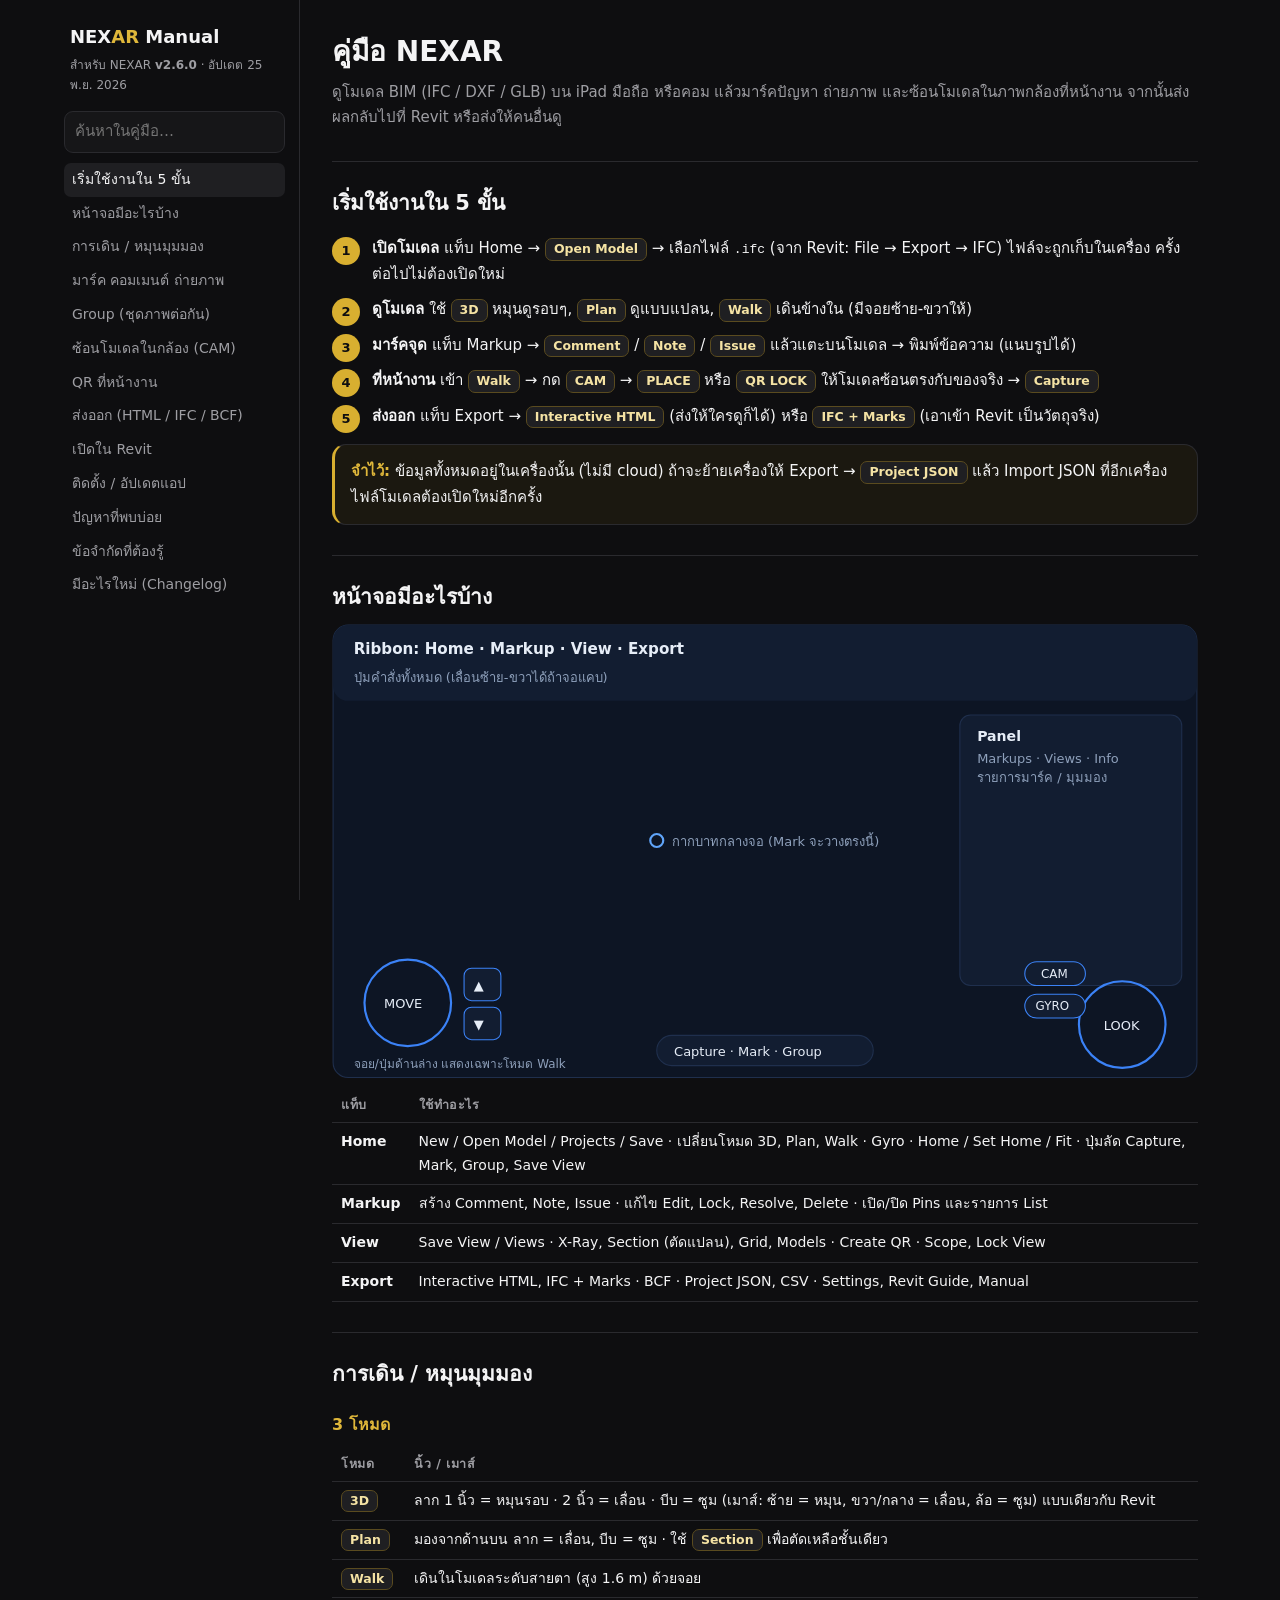
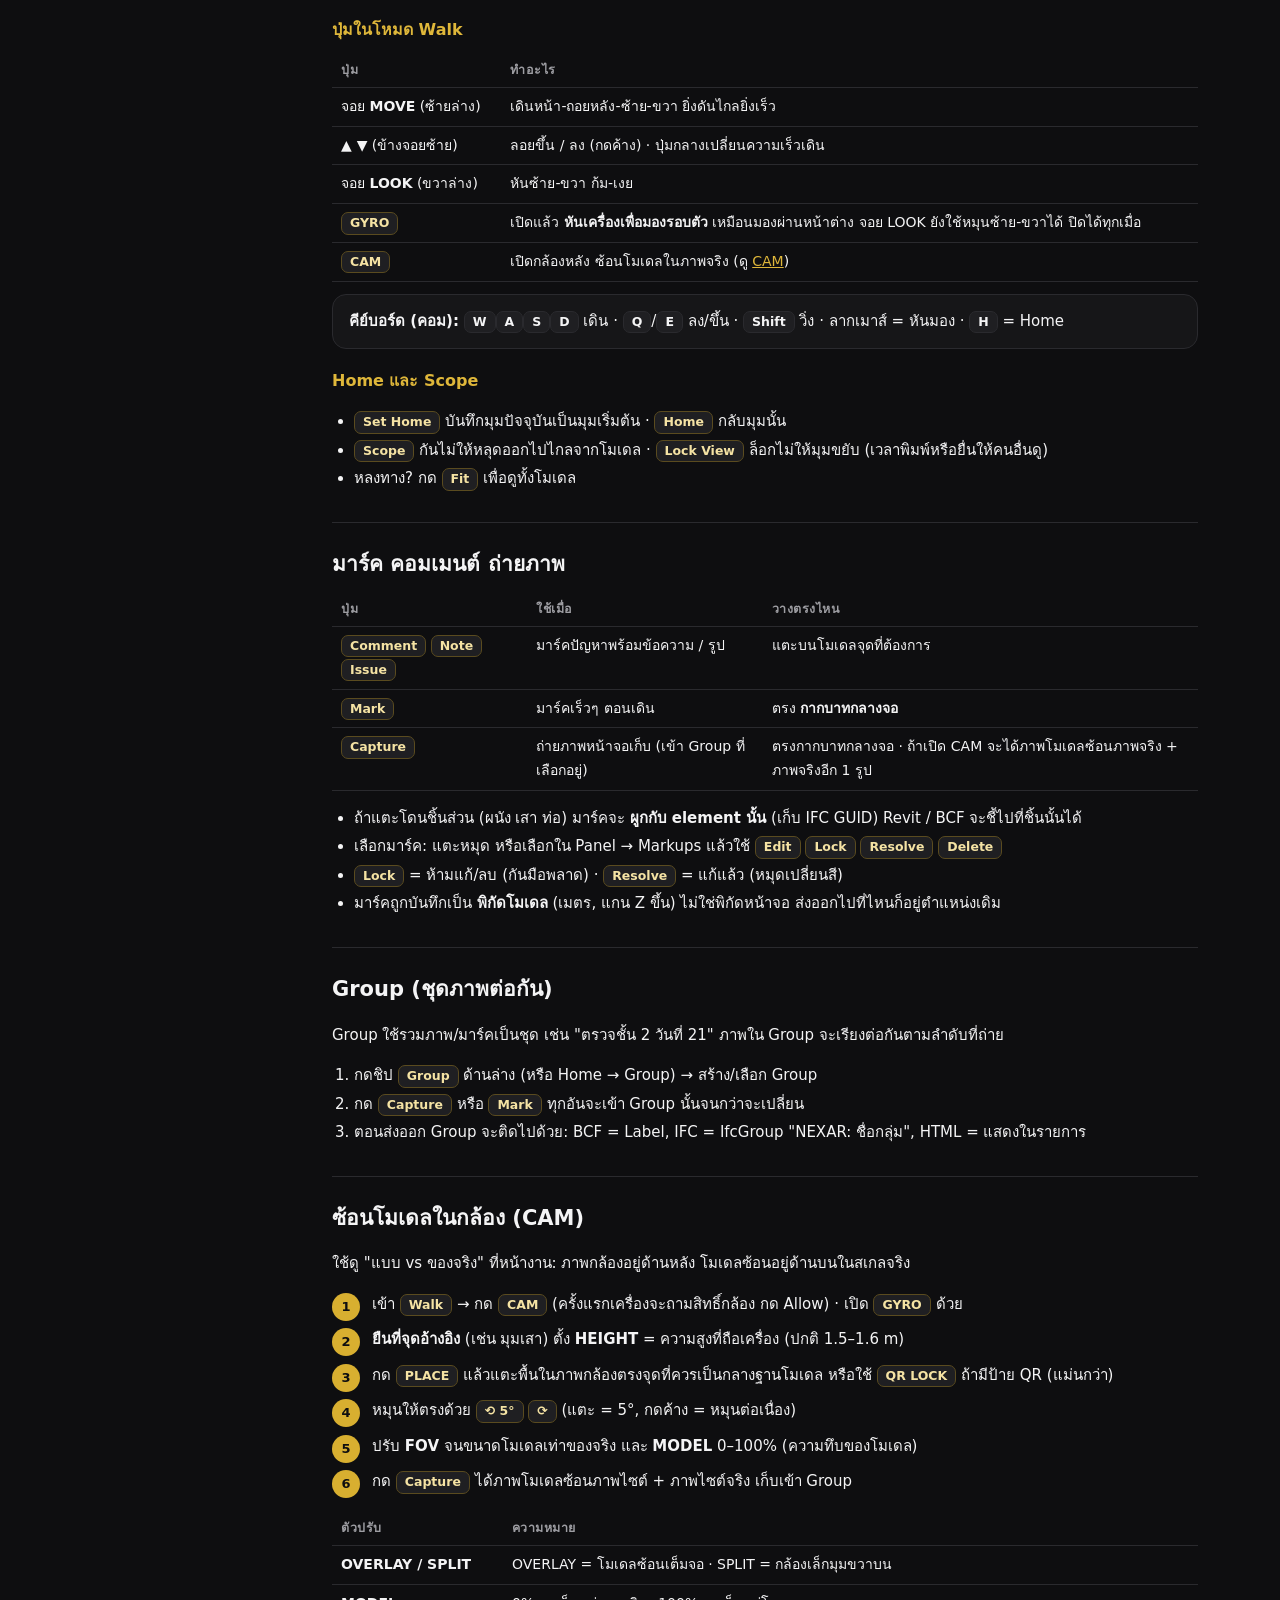
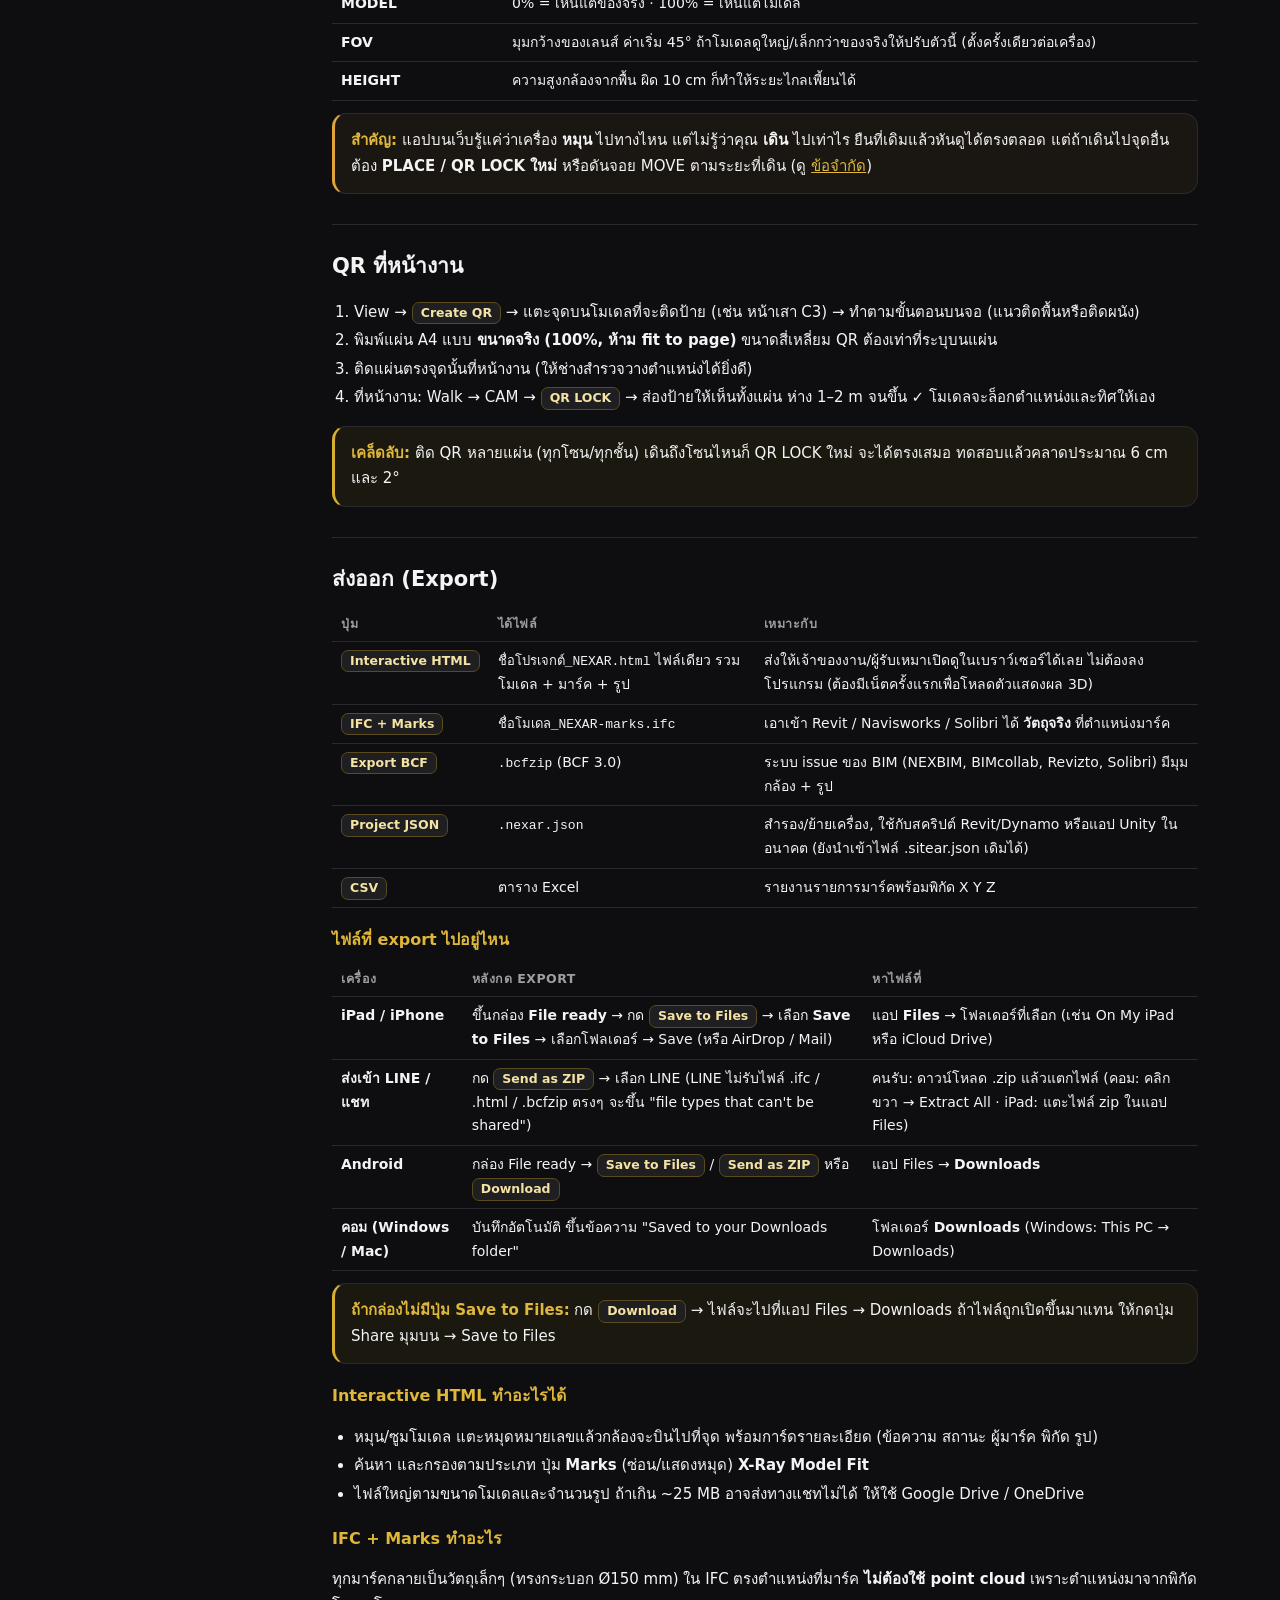
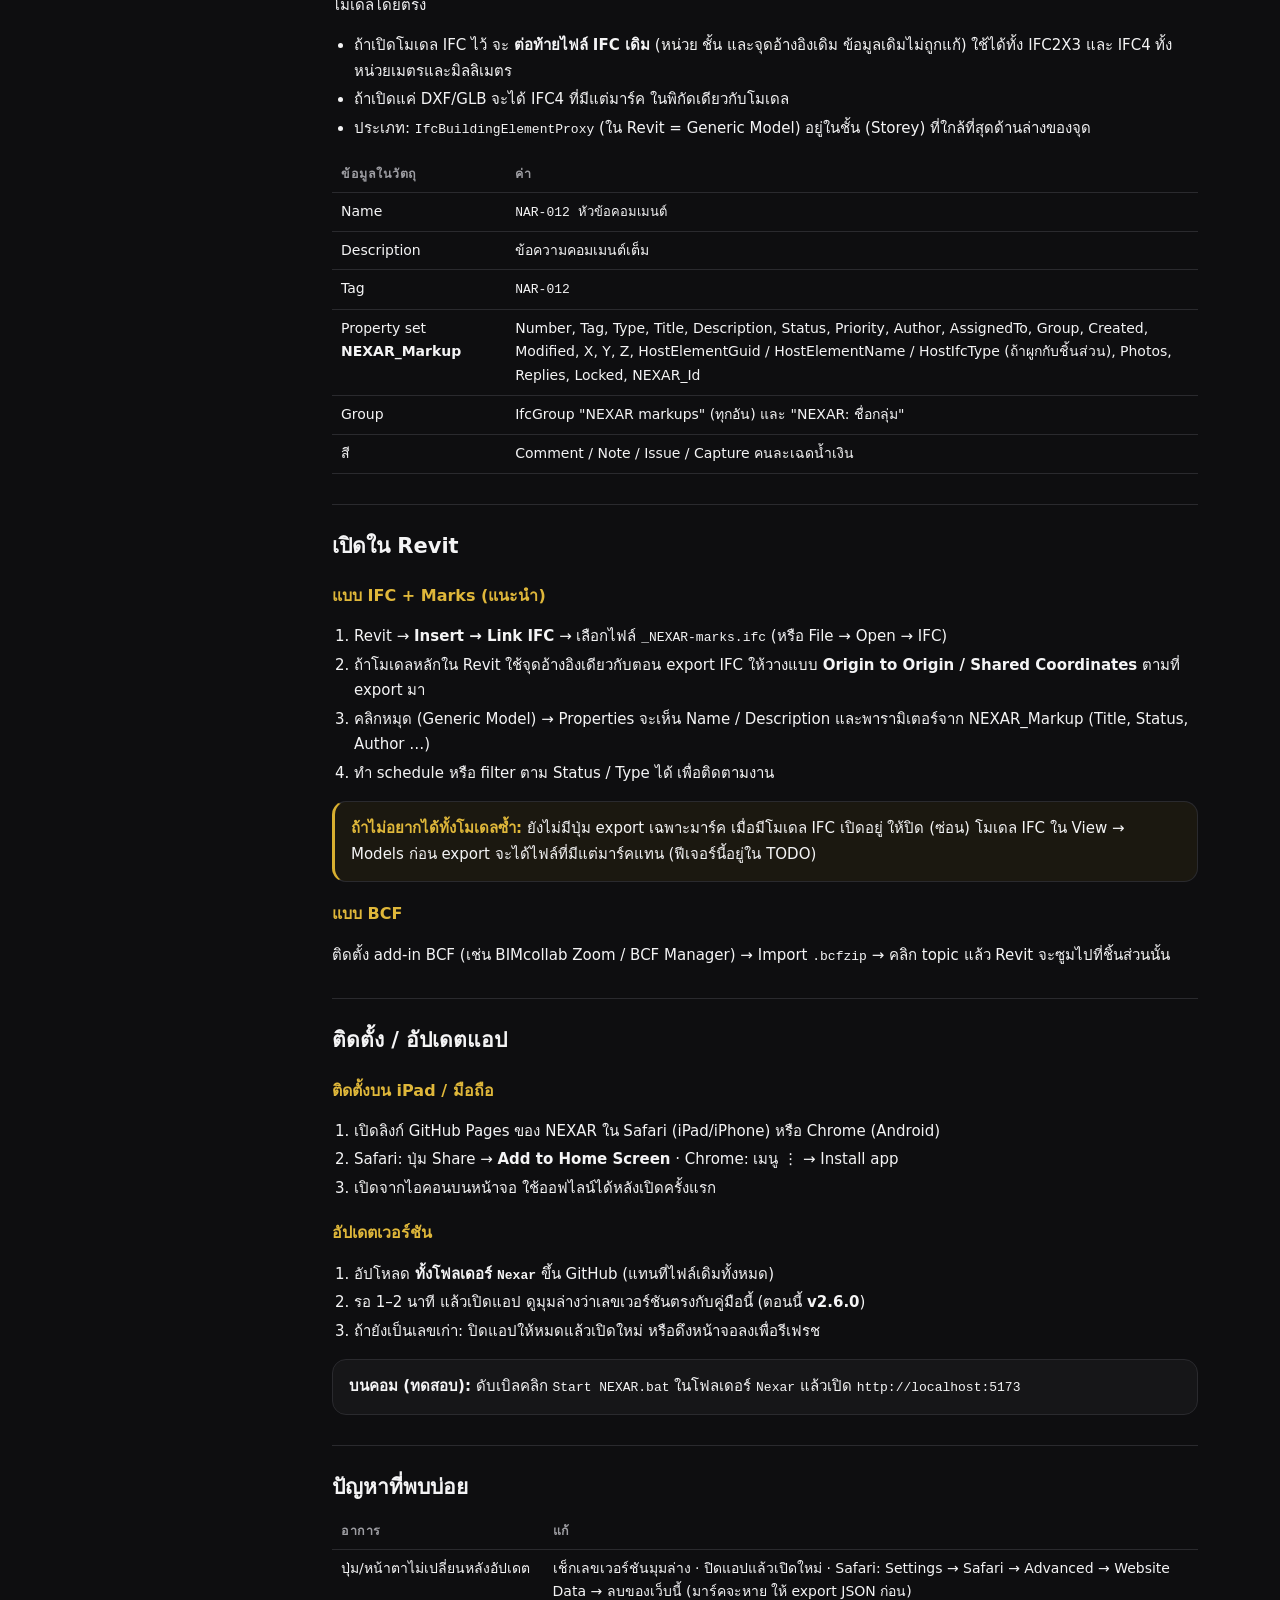
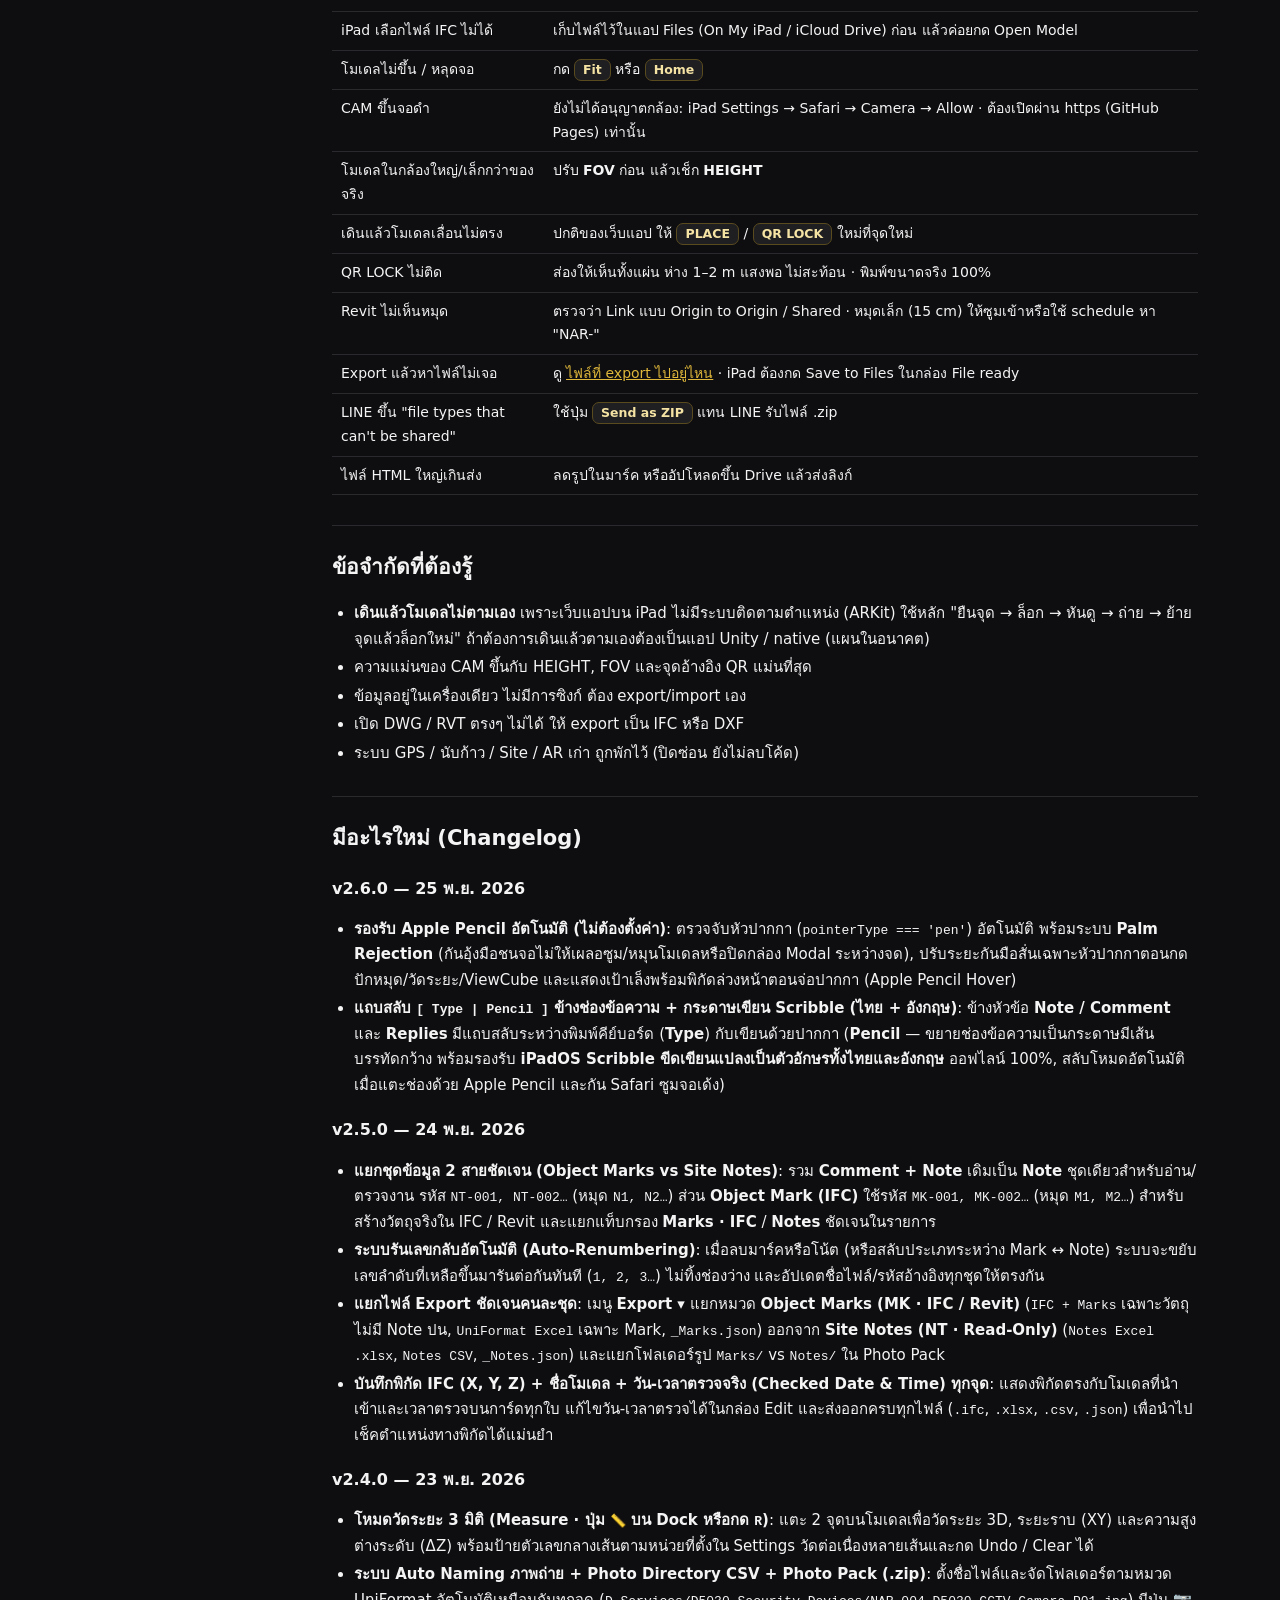
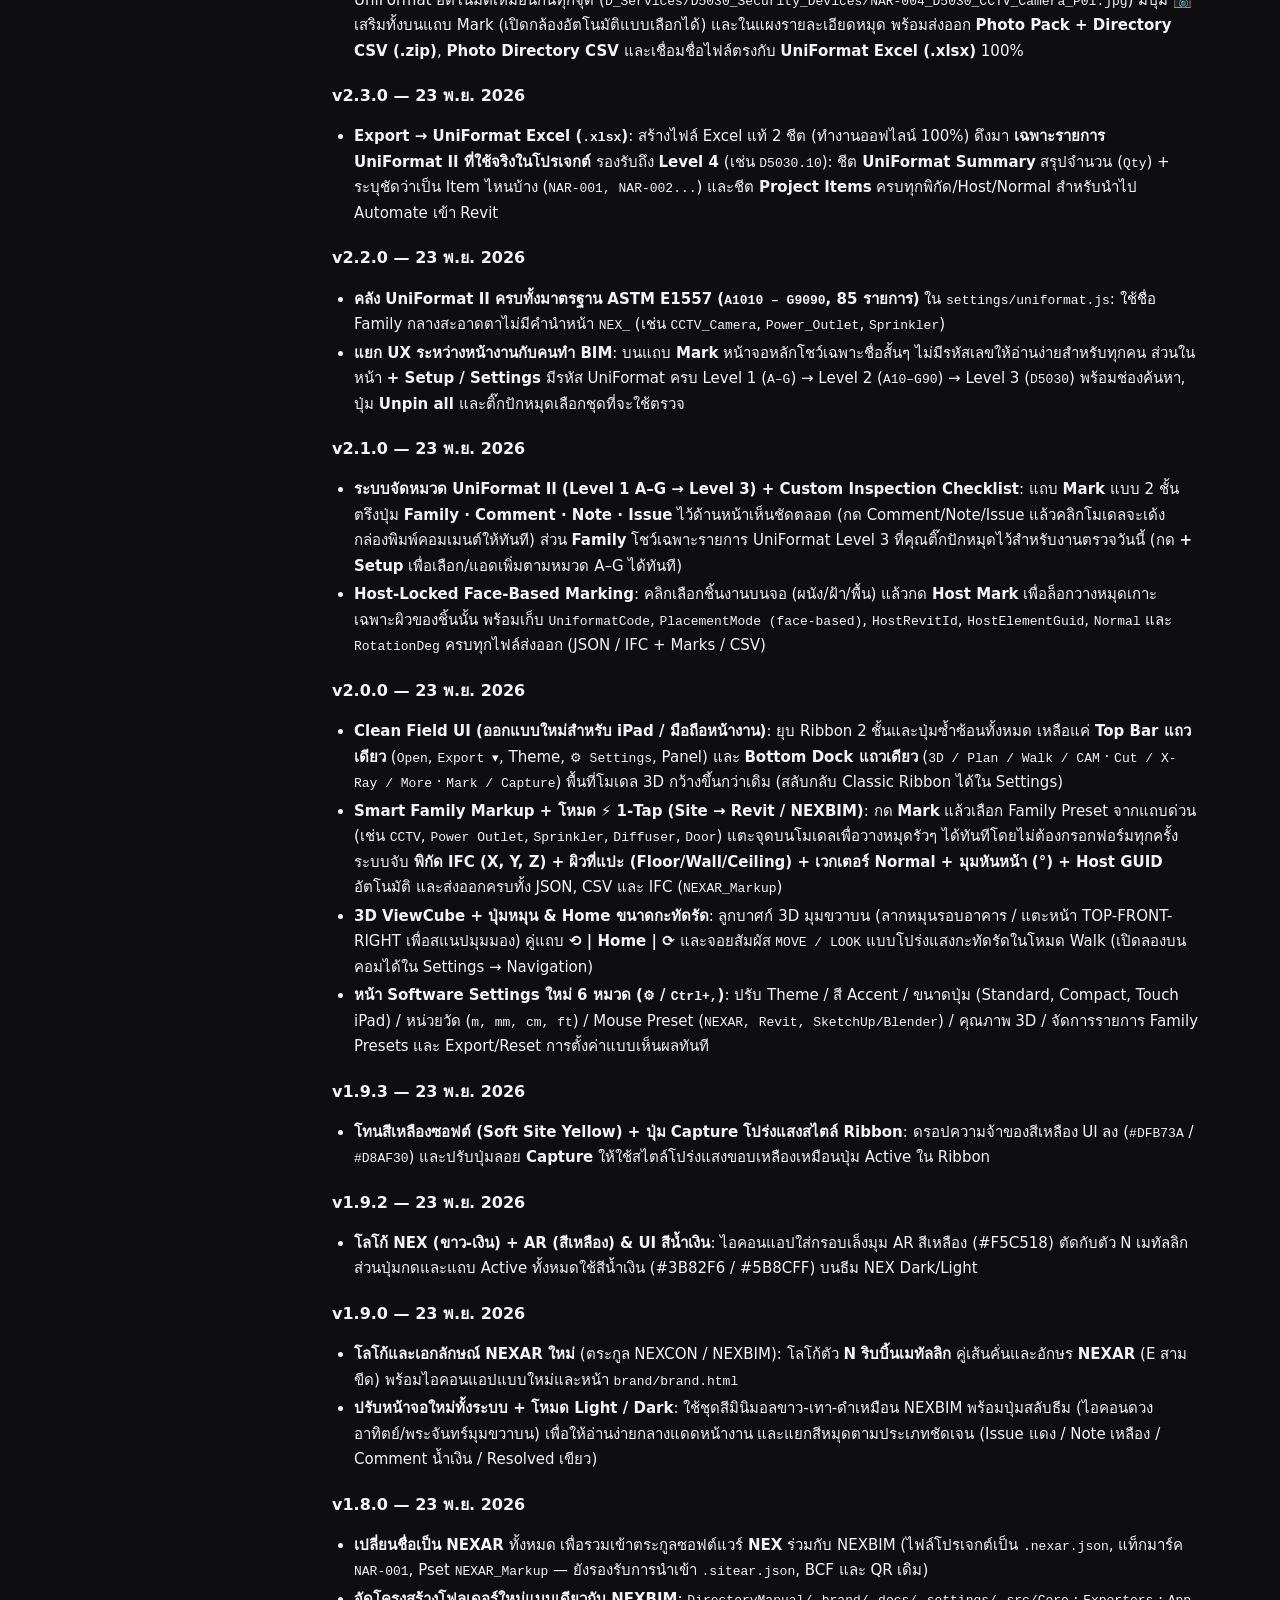
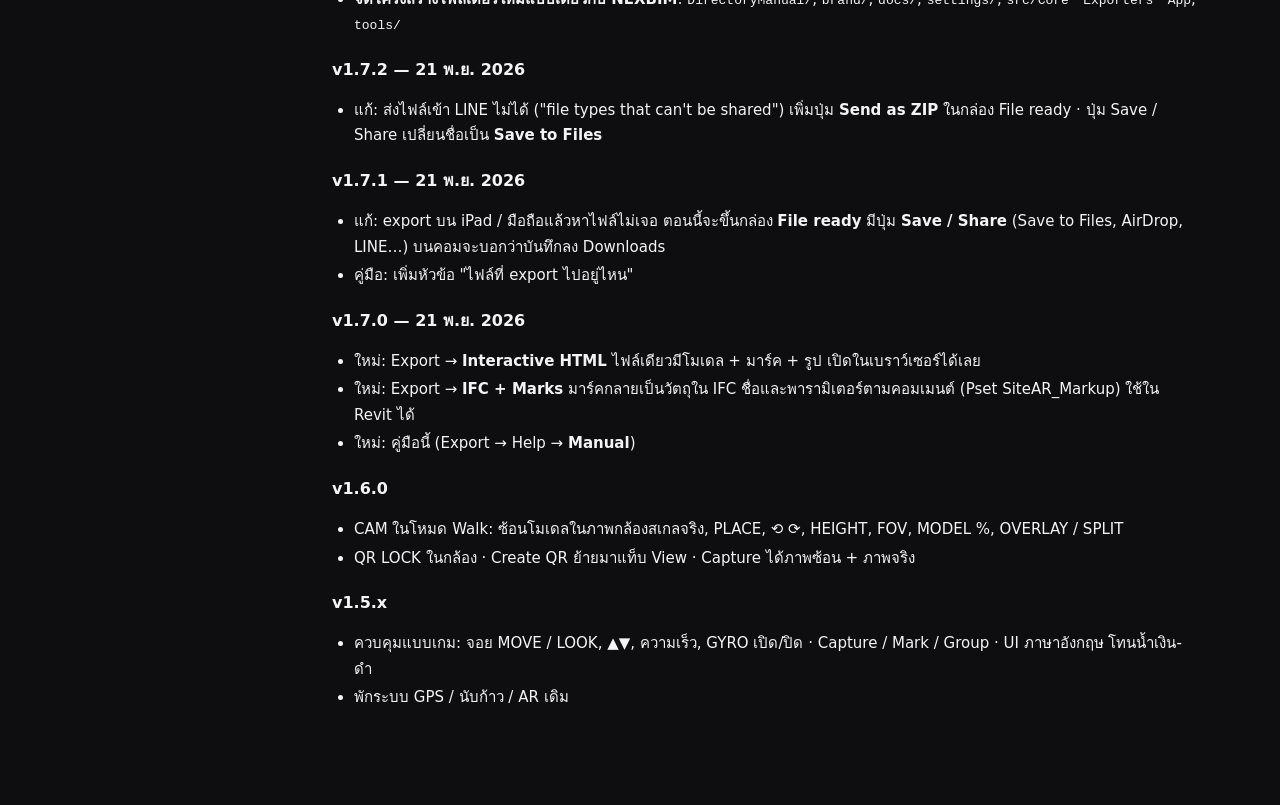
==== docs/manual.html @ 0742beb2 "Add files via upload" ====
<!doctype html>
<html lang="th">
<head>
<meta charset="utf-8">
<meta name="viewport" content="width=device-width,initial-scale=1,viewport-fit=cover">
<title>NEXAR Manual</title>
<meta name="description" content="คู่มือการใช้งาน NEXAR — ดูโมเดล BIM, มาร์คคอมเมนต์, ซ้อนโมเดลในกล้อง, ส่งออก HTML / IFC / BCF">
<link rel="icon" href="../brand/icons/icon.svg">
<style>
:root{--bg:#0E0E10;--sf:#161618;--sf2:#1F1F22;--ln:#2A2A2E;--tx:#F4F4F5;--mu:#9E9EA3;--ac:#D8AF30;--ac2:#DFB73A;--warn:#E0A43A}
*{box-sizing:border-box}
html{scroll-behavior:smooth;scroll-padding-top:16px}
body{margin:0;background:var(--bg);color:var(--tx);font:15px/1.7 system-ui,-apple-system,"Segoe UI","Noto Sans Thai",Roboto,sans-serif}
a{color:var(--ac2)}
.wrap{display:grid;grid-template-columns:250px minmax(0,1fr);max-width:1180px;margin:0 auto}
nav{position:sticky;top:0;height:100vh;overflow:auto;padding:22px 14px;border-right:1px solid var(--ln)}
nav .logo{font-weight:700;font-size:18px;margin:0 6px 2px}nav .logo b{color:var(--ac2)}
nav .ver{color:var(--mu);font-size:12px;margin:0 6px 16px}
nav input{width:100%;background:var(--sf);border:1px solid var(--ln);border-radius:9px;color:var(--tx);padding:7px 10px;font:inherit;margin-bottom:10px}
nav a{display:block;padding:5px 8px;border-radius:7px;color:var(--mu);text-decoration:none;font-size:14px}
nav a:hover,nav a.on{background:var(--sf2);color:var(--tx)}
main{padding:28px 32px 80px;min-width:0}
h1{font-size:28px;margin:0 0 4px}h1+p{color:var(--mu);margin-top:0}
section{border-top:1px solid var(--ln);padding-top:10px;margin-top:30px}
h2{font-size:21px;margin:14px 0 8px}h3{font-size:16px;margin:18px 0 6px;color:var(--ac2)}
.card{background:var(--sf);border:1px solid var(--ln);border-radius:14px;padding:14px 16px;margin:12px 0}
.tip{border-left:3px solid var(--ac);background:#1b1810}.warn{border-left:3px solid var(--warn);background:#1a1712}
.tip b:first-child,.warn b:first-child{color:var(--ac2)}
kbd,.btn{display:inline-block;font:600 12.5px/1 system-ui,sans-serif;padding:4px 8px;border-radius:7px;border:1px solid var(--ln);background:var(--sf2);color:var(--tx);white-space:nowrap}
.btn{border-color:#5a4b1f;color:#f5e3a4}
table{width:100%;border-collapse:collapse;font-size:14px;margin:8px 0}
th,td{text-align:left;padding:7px 9px;border-bottom:1px solid var(--ln);vertical-align:top}
th{color:var(--mu);font-weight:600;font-size:12.5px;text-transform:uppercase;letter-spacing:.04em}
ol,ul{padding-left:22px}li{margin:3px 0}
.steps{counter-reset:s;list-style:none;padding:0}
.steps>li{counter-increment:s;position:relative;padding-left:40px;margin:10px 0}
.steps>li::before{content:counter(s);position:absolute;left:0;top:1px;width:28px;height:28px;border-radius:14px;background:var(--ac);color:#0E0E10;display:grid;place-items:center;font-weight:700;font-size:13px}
.grid2{display:grid;grid-template-columns:1fr 1fr;gap:12px}
.mono{font-family:ui-monospace,Consolas,monospace;font-size:13px}
.diagram{width:100%;height:auto;display:block}
.chg h3{color:var(--tx)}
.hide{display:none!important}
@media (max-width:820px){.wrap{grid-template-columns:1fr}nav{position:static;height:auto;border-right:0;border-bottom:1px solid var(--ln)}main{padding:18px 16px 60px}.grid2{grid-template-columns:1fr}}
@media print{nav{display:none}.wrap{display:block}body{background:#fff;color:#000}.card,.tip,.warn{background:#fff;border-color:#ccc}}
</style>
</head>
<body>
<div class="wrap">
<nav id="toc">
  <div class="logo">NEX<b>AR</b> Manual</div>
  <div class="ver">สำหรับ NEXAR <b>v2.6.0</b> · อัปเดต 25 พ.ย. 2026</div>
  <input id="q" placeholder="ค้นหาในคู่มือ…" aria-label="Search the manual">
  <a href="#start">เริ่มใช้งานใน 5 ขั้น</a>
  <a href="#screen">หน้าจอมีอะไรบ้าง</a>
  <a href="#nav">การเดิน / หมุนมุมมอง</a>
  <a href="#mark">มาร์ค คอมเมนต์ ถ่ายภาพ</a>
  <a href="#group">Group (ชุดภาพต่อกัน)</a>
  <a href="#cam">ซ้อนโมเดลในกล้อง (CAM)</a>
  <a href="#qr">QR ที่หน้างาน</a>
  <a href="#export">ส่งออก (HTML / IFC / BCF)</a>
  <a href="#revit">เปิดใน Revit</a>
  <a href="#install">ติดตั้ง / อัปเดตแอป</a>
  <a href="#faq">ปัญหาที่พบบ่อย</a>
  <a href="#limits">ข้อจำกัดที่ต้องรู้</a>
  <a href="#changelog">มีอะไรใหม่ (Changelog)</a>
</nav>

<main>
<h1>คู่มือ NEXAR</h1>
<p>ดูโมเดล BIM (IFC / DXF / GLB) บน iPad มือถือ หรือคอม แล้วมาร์คปัญหา ถ่ายภาพ และซ้อนโมเดลในภาพกล้องที่หน้างาน จากนั้นส่งผลกลับไปที่ Revit หรือส่งให้คนอื่นดู</p>

<!-- ============================================================ -->
<section id="start">
<h2>เริ่มใช้งานใน 5 ขั้น</h2>
<ol class="steps">
  <li><b>เปิดโมเดล</b> แท็บ Home → <span class="btn">Open Model</span> → เลือกไฟล์ <span class="mono">.ifc</span> (จาก Revit: File → Export → IFC) ไฟล์จะถูกเก็บในเครื่อง ครั้งต่อไปไม่ต้องเปิดใหม่</li>
  <li><b>ดูโมเดล</b> ใช้ <span class="btn">3D</span> หมุนดูรอบๆ, <span class="btn">Plan</span> ดูแบบแปลน, <span class="btn">Walk</span> เดินข้างใน (มีจอยซ้าย-ขวาให้)</li>
  <li><b>มาร์คจุด</b> แท็บ Markup → <span class="btn">Comment</span> / <span class="btn">Note</span> / <span class="btn">Issue</span> แล้วแตะบนโมเดล → พิมพ์ข้อความ (แนบรูปได้)</li>
  <li><b>ที่หน้างาน</b> เข้า <span class="btn">Walk</span> → กด <span class="btn">CAM</span> → <span class="btn">PLACE</span> หรือ <span class="btn">QR LOCK</span> ให้โมเดลซ้อนตรงกับของจริง → <span class="btn">Capture</span></li>
  <li><b>ส่งออก</b> แท็บ Export → <span class="btn">Interactive HTML</span> (ส่งให้ใครดูก็ได้) หรือ <span class="btn">IFC + Marks</span> (เอาเข้า Revit เป็นวัตถุจริง)</li>
</ol>
<div class="card tip"><b>จำไว้:</b> ข้อมูลทั้งหมดอยู่ในเครื่องนั้น (ไม่มี cloud) ถ้าจะย้ายเครื่องให้ Export → <span class="btn">Project JSON</span> แล้ว Import JSON ที่อีกเครื่อง ไฟล์โมเดลต้องเปิดใหม่อีกครั้ง</div>
</section>

<!-- ============================================================ -->
<section id="screen">
<h2>หน้าจอมีอะไรบ้าง</h2>
<svg class="diagram" viewBox="0 0 800 420" role="img" aria-label="NEXAR screen layout">
  <rect x="1" y="1" width="798" height="418" rx="14" fill="#0d1524" stroke="#1f2f4d"/>
  <rect x="1" y="1" width="798" height="70" rx="14" fill="#121d31"/>
  <text x="20" y="28" fill="#e6edf7" font-size="14" font-weight="700">Ribbon: Home · Markup · View · Export</text>
  <text x="20" y="54" fill="#8ea0bb" font-size="12">ปุ่มคำสั่งทั้งหมด (เลื่อนซ้าย-ขวาได้ถ้าจอแคบ)</text>
  <rect x="580" y="84" width="205" height="250" rx="10" fill="#121d31" stroke="#1f2f4d"/>
  <text x="596" y="108" fill="#e6edf7" font-size="13" font-weight="700">Panel</text>
  <text x="596" y="128" fill="#8ea0bb" font-size="12">Markups · Views · Info</text>
  <text x="596" y="146" fill="#8ea0bb" font-size="12">รายการมาร์ค / มุมมอง</text>
  <circle cx="300" cy="200" r="6" fill="none" stroke="#60a5fa" stroke-width="2"/>
  <text x="314" y="205" fill="#8ea0bb" font-size="12">กากบาทกลางจอ (Mark จะวางตรงนี้)</text>
  <circle cx="70" cy="350" r="40" fill="none" stroke="#3b82f6" stroke-width="2"/><text x="48" y="355" fill="#e6edf7" font-size="12">MOVE</text>
  <rect x="122" y="318" width="34" height="30" rx="7" fill="#121d31" stroke="#3b82f6"/><text x="131" y="338" fill="#e6edf7" font-size="12">▲</text>
  <rect x="122" y="354" width="34" height="30" rx="7" fill="#121d31" stroke="#3b82f6"/><text x="131" y="374" fill="#e6edf7" font-size="12">▼</text>
  <circle cx="730" cy="370" r="40" fill="none" stroke="#3b82f6" stroke-width="2"/><text x="713" y="375" fill="#e6edf7" font-size="12">LOOK</text>
  <rect x="640" y="342" width="56" height="22" rx="11" fill="#121d31" stroke="#3b82f6"/><text x="650" y="357" fill="#e6edf7" font-size="11">GYRO</text>
  <rect x="640" y="312" width="56" height="22" rx="11" fill="#121d31" stroke="#3b82f6"/><text x="655" y="327" fill="#e6edf7" font-size="11">CAM</text>
  <rect x="300" y="380" width="200" height="28" rx="14" fill="#121d31" stroke="#1f2f4d"/><text x="316" y="399" fill="#e6edf7" font-size="12">Capture · Mark · Group</text>
  <text x="20" y="410" fill="#8ea0bb" font-size="11">จอย/ปุ่มด้านล่าง แสดงเฉพาะโหมด Walk</text>
</svg>
<table>
<tr><th>แท็บ</th><th>ใช้ทำอะไร</th></tr>
<tr><td><b>Home</b></td><td>New / Open Model / Projects / Save · เปลี่ยนโหมด 3D, Plan, Walk · Gyro · Home / Set Home / Fit · ปุ่มลัด Capture, Mark, Group, Save View</td></tr>
<tr><td><b>Markup</b></td><td>สร้าง Comment, Note, Issue · แก้ไข Edit, Lock, Resolve, Delete · เปิด/ปิด Pins และรายการ List</td></tr>
<tr><td><b>View</b></td><td>Save View / Views · X-Ray, Section (ตัดแปลน), Grid, Models · Create QR · Scope, Lock View</td></tr>
<tr><td><b>Export</b></td><td>Interactive HTML, IFC + Marks · BCF · Project JSON, CSV · Settings, Revit Guide, Manual</td></tr>
</table>
</section>

<!-- ============================================================ -->
<section id="nav">
<h2>การเดิน / หมุนมุมมอง</h2>
<h3>3 โหมด</h3>
<table>
<tr><th>โหมด</th><th>นิ้ว / เมาส์</th></tr>
<tr><td><span class="btn">3D</span></td><td>ลาก 1 นิ้ว = หมุนรอบ · 2 นิ้ว = เลื่อน · บีบ = ซูม (เมาส์: ซ้าย = หมุน, ขวา/กลาง = เลื่อน, ล้อ = ซูม) แบบเดียวกับ Revit</td></tr>
<tr><td><span class="btn">Plan</span></td><td>มองจากด้านบน ลาก = เลื่อน, บีบ = ซูม · ใช้ <span class="btn">Section</span> เพื่อตัดเหลือชั้นเดียว</td></tr>
<tr><td><span class="btn">Walk</span></td><td>เดินในโมเดลระดับสายตา (สูง 1.6 m) ด้วยจอย</td></tr>
</table>
<h3>ปุ่มในโหมด Walk</h3>
<table>
<tr><th>ปุ่ม</th><th>ทำอะไร</th></tr>
<tr><td>จอย <b>MOVE</b> (ซ้ายล่าง)</td><td>เดินหน้า-ถอยหลัง-ซ้าย-ขวา ยิ่งดันไกลยิ่งเร็ว</td></tr>
<tr><td><b>▲ ▼</b> (ข้างจอยซ้าย)</td><td>ลอยขึ้น / ลง (กดค้าง) · ปุ่มกลางเปลี่ยนความเร็วเดิน</td></tr>
<tr><td>จอย <b>LOOK</b> (ขวาล่าง)</td><td>หันซ้าย-ขวา ก้ม-เงย</td></tr>
<tr><td><span class="btn">GYRO</span></td><td>เปิดแล้ว <b>หันเครื่องเพื่อมองรอบตัว</b> เหมือนมองผ่านหน้าต่าง จอย LOOK ยังใช้หมุนซ้าย-ขวาได้ ปิดได้ทุกเมื่อ</td></tr>
<tr><td><span class="btn">CAM</span></td><td>เปิดกล้องหลัง ซ้อนโมเดลในภาพจริง (ดู <a href="#cam">CAM</a>)</td></tr>
</table>
<div class="card"><b>คีย์บอร์ด (คอม):</b> <kbd>W</kbd><kbd>A</kbd><kbd>S</kbd><kbd>D</kbd> เดิน · <kbd>Q</kbd>/<kbd>E</kbd> ลง/ขึ้น · <kbd>Shift</kbd> วิ่ง · ลากเมาส์ = หันมอง · <kbd>H</kbd> = Home</div>
<h3>Home และ Scope</h3>
<ul>
<li><span class="btn">Set Home</span> บันทึกมุมปัจจุบันเป็นมุมเริ่มต้น · <span class="btn">Home</span> กลับมุมนั้น</li>
<li><span class="btn">Scope</span> กันไม่ให้หลุดออกไปไกลจากโมเดล · <span class="btn">Lock View</span> ล็อกไม่ให้มุมขยับ (เวลาพิมพ์หรือยื่นให้คนอื่นดู)</li>
<li>หลงทาง? กด <span class="btn">Fit</span> เพื่อดูทั้งโมเดล</li>
</ul>
</section>

<!-- ============================================================ -->
<section id="mark">
<h2>มาร์ค คอมเมนต์ ถ่ายภาพ</h2>
<table>
<tr><th>ปุ่ม</th><th>ใช้เมื่อ</th><th>วางตรงไหน</th></tr>
<tr><td><span class="btn">Comment</span> <span class="btn">Note</span> <span class="btn">Issue</span></td><td>มาร์คปัญหาพร้อมข้อความ / รูป</td><td>แตะบนโมเดลจุดที่ต้องการ</td></tr>
<tr><td><span class="btn">Mark</span></td><td>มาร์คเร็วๆ ตอนเดิน</td><td>ตรง <b>กากบาทกลางจอ</b></td></tr>
<tr><td><span class="btn">Capture</span></td><td>ถ่ายภาพหน้าจอเก็บ (เข้า Group ที่เลือกอยู่)</td><td>ตรงกากบาทกลางจอ · ถ้าเปิด CAM จะได้ภาพโมเดลซ้อนภาพจริง + ภาพจริงอีก 1 รูป</td></tr>
</table>
<ul>
<li>ถ้าแตะโดนชิ้นส่วน (ผนัง เสา ท่อ) มาร์คจะ <b>ผูกกับ element นั้น</b> (เก็บ IFC GUID) Revit / BCF จะชี้ไปที่ชิ้นนั้นได้</li>
<li>เลือกมาร์ค: แตะหมุด หรือเลือกใน Panel → Markups แล้วใช้ <span class="btn">Edit</span> <span class="btn">Lock</span> <span class="btn">Resolve</span> <span class="btn">Delete</span></li>
<li><span class="btn">Lock</span> = ห้ามแก้/ลบ (กันมือพลาด) · <span class="btn">Resolve</span> = แก้แล้ว (หมุดเปลี่ยนสี)</li>
<li>มาร์คถูกบันทึกเป็น <b>พิกัดโมเดล</b> (เมตร, แกน Z ขึ้น) ไม่ใช่พิกัดหน้าจอ ส่งออกไปที่ไหนก็อยู่ตำแหน่งเดิม</li>
</ul>
</section>

<section id="group">
<h2>Group (ชุดภาพต่อกัน)</h2>
<p>Group ใช้รวมภาพ/มาร์คเป็นชุด เช่น "ตรวจชั้น 2 วันที่ 21" ภาพใน Group จะเรียงต่อกันตามลำดับที่ถ่าย</p>
<ol>
<li>กดชิป <span class="btn">Group</span> ด้านล่าง (หรือ Home → Group) → สร้าง/เลือก Group</li>
<li>กด <span class="btn">Capture</span> หรือ <span class="btn">Mark</span> ทุกอันจะเข้า Group นั้นจนกว่าจะเปลี่ยน</li>
<li>ตอนส่งออก Group จะติดไปด้วย: BCF = Label, IFC = IfcGroup "NEXAR: ชื่อกลุ่ม", HTML = แสดงในรายการ</li>
</ol>
</section>

<!-- ============================================================ -->
<section id="cam">
<h2>ซ้อนโมเดลในกล้อง (CAM)</h2>
<p>ใช้ดู "แบบ vs ของจริง" ที่หน้างาน: ภาพกล้องอยู่ด้านหลัง โมเดลซ้อนอยู่ด้านบนในสเกลจริง</p>
<ol class="steps">
  <li>เข้า <span class="btn">Walk</span> → กด <span class="btn">CAM</span> (ครั้งแรกเครื่องจะถามสิทธิ์กล้อง กด Allow) · เปิด <span class="btn">GYRO</span> ด้วย</li>
  <li><b>ยืนที่จุดอ้างอิง</b> (เช่น มุมเสา) ตั้ง <b>HEIGHT</b> = ความสูงที่ถือเครื่อง (ปกติ 1.5–1.6 m)</li>
  <li>กด <span class="btn">PLACE</span> แล้วแตะพื้นในภาพกล้องตรงจุดที่ควรเป็นกลางฐานโมเดล หรือใช้ <span class="btn">QR LOCK</span> ถ้ามีป้าย QR (แม่นกว่า)</li>
  <li>หมุนให้ตรงด้วย <span class="btn">⟲ 5°</span> <span class="btn">⟳</span> (แตะ = 5°, กดค้าง = หมุนต่อเนื่อง)</li>
  <li>ปรับ <b>FOV</b> จนขนาดโมเดลเท่าของจริง และ <b>MODEL</b> 0–100% (ความทึบของโมเดล)</li>
  <li>กด <span class="btn">Capture</span> ได้ภาพโมเดลซ้อนภาพไซต์ + ภาพไซต์จริง เก็บเข้า Group</li>
</ol>
<table>
<tr><th>ตัวปรับ</th><th>ความหมาย</th></tr>
<tr><td><b>OVERLAY / SPLIT</b></td><td>OVERLAY = โมเดลซ้อนเต็มจอ · SPLIT = กล้องเล็กมุมขวาบน</td></tr>
<tr><td><b>MODEL</b></td><td>0% = เห็นแต่ของจริง · 100% = เห็นแต่โมเดล</td></tr>
<tr><td><b>FOV</b></td><td>มุมกว้างของเลนส์ ค่าเริ่ม 45° ถ้าโมเดลดูใหญ่/เล็กกว่าของจริงให้ปรับตัวนี้ (ตั้งครั้งเดียวต่อเครื่อง)</td></tr>
<tr><td><b>HEIGHT</b></td><td>ความสูงกล้องจากพื้น ผิด 10 cm ก็ทำให้ระยะไกลเพี้ยนได้</td></tr>
</table>
<div class="card warn"><b>สำคัญ:</b> แอปบนเว็บรู้แค่ว่าเครื่อง <b>หมุน</b> ไปทางไหน แต่ไม่รู้ว่าคุณ <b>เดิน</b> ไปเท่าไร ยืนที่เดิมแล้วหันดูได้ตรงตลอด แต่ถ้าเดินไปจุดอื่นต้อง <b>PLACE / QR LOCK ใหม่</b> หรือดันจอย MOVE ตามระยะที่เดิน (ดู <a href="#limits">ข้อจำกัด</a>)</div>
</section>

<section id="qr">
<h2>QR ที่หน้างาน</h2>
<ol>
<li>View → <span class="btn">Create QR</span> → แตะจุดบนโมเดลที่จะติดป้าย (เช่น หน้าเสา C3) → ทำตามขั้นตอนบนจอ (แนวติดพื้นหรือติดผนัง)</li>
<li>พิมพ์แผ่น A4 แบบ <b>ขนาดจริง (100%, ห้าม fit to page)</b> ขนาดสี่เหลี่ยม QR ต้องเท่าที่ระบุบนแผ่น</li>
<li>ติดแผ่นตรงจุดนั้นที่หน้างาน (ให้ช่างสำรวจวางตำแหน่งได้ยิ่งดี)</li>
<li>ที่หน้างาน: Walk → CAM → <span class="btn">QR LOCK</span> → ส่องป้ายให้เห็นทั้งแผ่น ห่าง 1–2 m จนขึ้น ✓ โมเดลจะล็อกตำแหน่งและทิศให้เอง</li>
</ol>
<div class="card tip"><b>เคล็ดลับ:</b> ติด QR หลายแผ่น (ทุกโซน/ทุกชั้น) เดินถึงโซนไหนก็ QR LOCK ใหม่ จะได้ตรงเสมอ ทดสอบแล้วคลาดประมาณ 6 cm และ 2°</div>
</section>

<!-- ============================================================ -->
<section id="export">
<h2>ส่งออก (Export)</h2>
<table>
<tr><th>ปุ่ม</th><th>ได้ไฟล์</th><th>เหมาะกับ</th></tr>
<tr><td><span class="btn">Interactive HTML</span></td><td><span class="mono">ชื่อโปรเจกต์_NEXAR.html</span> ไฟล์เดียว รวมโมเดล + มาร์ค + รูป</td><td>ส่งให้เจ้าของงาน/ผู้รับเหมาเปิดดูในเบราว์เซอร์ได้เลย ไม่ต้องลงโปรแกรม (ต้องมีเน็ตครั้งแรกเพื่อโหลดตัวแสดงผล 3D)</td></tr>
<tr><td><span class="btn">IFC + Marks</span></td><td><span class="mono">ชื่อโมเดล_NEXAR-marks.ifc</span></td><td>เอาเข้า Revit / Navisworks / Solibri ได้ <b>วัตถุจริง</b> ที่ตำแหน่งมาร์ค</td></tr>
<tr><td><span class="btn">Export BCF</span></td><td><span class="mono">.bcfzip</span> (BCF 3.0)</td><td>ระบบ issue ของ BIM (NEXBIM, BIMcollab, Revizto, Solibri) มีมุมกล้อง + รูป</td></tr>
<tr><td><span class="btn">Project JSON</span></td><td><span class="mono">.nexar.json</span></td><td>สำรอง/ย้ายเครื่อง, ใช้กับสคริปต์ Revit/Dynamo หรือแอป Unity ในอนาคต (ยังนำเข้าไฟล์ .sitear.json เดิมได้)</td></tr>
<tr><td><span class="btn">CSV</span></td><td>ตาราง Excel</td><td>รายงานรายการมาร์คพร้อมพิกัด X Y Z</td></tr>
</table>

<h3 id="where">ไฟล์ที่ export ไปอยู่ไหน</h3>
<table>
<tr><th>เครื่อง</th><th>หลังกด export</th><th>หาไฟล์ที่</th></tr>
<tr><td><b>iPad / iPhone</b></td><td>ขึ้นกล่อง <b>File ready</b> → กด <span class="btn">Save to Files</span> → เลือก <b>Save to Files</b> → เลือกโฟลเดอร์ → Save (หรือ AirDrop / Mail)</td><td>แอป <b>Files</b> → โฟลเดอร์ที่เลือก (เช่น On My iPad หรือ iCloud Drive)</td></tr>
<tr><td><b>ส่งเข้า LINE / แชท</b></td><td>กด <span class="btn">Send as ZIP</span> → เลือก LINE (LINE ไม่รับไฟล์ .ifc / .html / .bcfzip ตรงๆ จะขึ้น "file types that can't be shared")</td><td>คนรับ: ดาวน์โหลด .zip แล้วแตกไฟล์ (คอม: คลิกขวา → Extract All · iPad: แตะไฟล์ zip ในแอป Files)</td></tr>
<tr><td><b>Android</b></td><td>กล่อง File ready → <span class="btn">Save to Files</span> / <span class="btn">Send as ZIP</span> หรือ <span class="btn">Download</span></td><td>แอป Files → <b>Downloads</b></td></tr>
<tr><td><b>คอม (Windows / Mac)</b></td><td>บันทึกอัตโนมัติ ขึ้นข้อความ "Saved to your Downloads folder"</td><td>โฟลเดอร์ <b>Downloads</b> (Windows: This PC → Downloads)</td></tr>
</table>
<div class="card tip"><b>ถ้ากล่องไม่มีปุ่ม Save to Files:</b> กด <span class="btn">Download</span> → ไฟล์จะไปที่แอป Files → Downloads ถ้าไฟล์ถูกเปิดขึ้นมาแทน ให้กดปุ่ม Share มุมบน → Save to Files</div>

<h3>Interactive HTML ทำอะไรได้</h3>
<ul>
<li>หมุน/ซูมโมเดล แตะหมุดหมายเลขแล้วกล้องจะบินไปที่จุด พร้อมการ์ดรายละเอียด (ข้อความ สถานะ ผู้มาร์ค พิกัด รูป)</li>
<li>ค้นหา และกรองตามประเภท ปุ่ม <b>Marks</b> (ซ่อน/แสดงหมุด) <b>X-Ray</b> <b>Model</b> <b>Fit</b></li>
<li>ไฟล์ใหญ่ตามขนาดโมเดลและจำนวนรูป ถ้าเกิน ~25 MB อาจส่งทางแชทไม่ได้ ให้ใช้ Google Drive / OneDrive</li>
</ul>

<h3>IFC + Marks ทำอะไร</h3>
<p>ทุกมาร์คกลายเป็นวัตถุเล็กๆ (ทรงกระบอก Ø150 mm) ใน IFC ตรงตำแหน่งที่มาร์ค <b>ไม่ต้องใช้ point cloud</b> เพราะตำแหน่งมาจากพิกัดโมเดลโดยตรง</p>
<ul>
<li>ถ้าเปิดโมเดล IFC ไว้ จะ <b>ต่อท้ายไฟล์ IFC เดิม</b> (หน่วย ชั้น และจุดอ้างอิงเดิม ข้อมูลเดิมไม่ถูกแก้) ใช้ได้ทั้ง IFC2X3 และ IFC4 ทั้งหน่วยเมตรและมิลลิเมตร</li>
<li>ถ้าเปิดแค่ DXF/GLB จะได้ IFC4 ที่มีแต่มาร์ค ในพิกัดเดียวกับโมเดล</li>
<li>ประเภท: <span class="mono">IfcBuildingElementProxy</span> (ใน Revit = Generic Model) อยู่ในชั้น (Storey) ที่ใกล้ที่สุดด้านล่างของจุด</li>
</ul>
<table>
<tr><th>ข้อมูลในวัตถุ</th><th>ค่า</th></tr>
<tr><td>Name</td><td><span class="mono">NAR-012 หัวข้อคอมเมนต์</span></td></tr>
<tr><td>Description</td><td>ข้อความคอมเมนต์เต็ม</td></tr>
<tr><td>Tag</td><td><span class="mono">NAR-012</span></td></tr>
<tr><td>Property set <b>NEXAR_Markup</b></td><td>Number, Tag, Type, Title, Description, Status, Priority, Author, AssignedTo, Group, Created, Modified, X, Y, Z, HostElementGuid / HostElementName / HostIfcType (ถ้าผูกกับชิ้นส่วน), Photos, Replies, Locked, NEXAR_Id</td></tr>
<tr><td>Group</td><td>IfcGroup "NEXAR markups" (ทุกอัน) และ "NEXAR: ชื่อกลุ่ม"</td></tr>
<tr><td>สี</td><td>Comment / Note / Issue / Capture คนละเฉดน้ำเงิน</td></tr>
</table>
</section>

<section id="revit">
<h2>เปิดใน Revit</h2>
<h3>แบบ IFC + Marks (แนะนำ)</h3>
<ol>
<li>Revit → <b>Insert → Link IFC</b> → เลือกไฟล์ <span class="mono">_NEXAR-marks.ifc</span> (หรือ File → Open → IFC)</li>
<li>ถ้าโมเดลหลักใน Revit ใช้จุดอ้างอิงเดียวกับตอน export IFC ให้วางแบบ <b>Origin to Origin / Shared Coordinates</b> ตามที่ export มา</li>
<li>คลิกหมุด (Generic Model) → Properties จะเห็น Name / Description และพารามิเตอร์จาก NEXAR_Markup (Title, Status, Author …)</li>
<li>ทำ schedule หรือ filter ตาม Status / Type ได้ เพื่อติดตามงาน</li>
</ol>
<div class="card tip"><b>ถ้าไม่อยากได้ทั้งโมเดลซ้ำ:</b> ยังไม่มีปุ่ม export เฉพาะมาร์ค เมื่อมีโมเดล IFC เปิดอยู่ ให้ปิด (ซ่อน) โมเดล IFC ใน View → Models ก่อน export จะได้ไฟล์ที่มีแต่มาร์คแทน (ฟีเจอร์นี้อยู่ใน TODO)</div>
<h3>แบบ BCF</h3>
<p>ติดตั้ง add-in BCF (เช่น BIMcollab Zoom / BCF Manager) → Import <span class="mono">.bcfzip</span> → คลิก topic แล้ว Revit จะซูมไปที่ชิ้นส่วนนั้น</p>
</section>

<!-- ============================================================ -->
<section id="install">
<h2>ติดตั้ง / อัปเดตแอป</h2>
<h3>ติดตั้งบน iPad / มือถือ</h3>
<ol>
<li>เปิดลิงก์ GitHub Pages ของ NEXAR ใน Safari (iPad/iPhone) หรือ Chrome (Android)</li>
<li>Safari: ปุ่ม Share → <b>Add to Home Screen</b> · Chrome: เมนู ⋮ → Install app</li>
<li>เปิดจากไอคอนบนหน้าจอ ใช้ออฟไลน์ได้หลังเปิดครั้งแรก</li>
</ol>
<h3>อัปเดตเวอร์ชัน</h3>
<ol>
<li>อัปโหลด <b>ทั้งโฟลเดอร์ <span class="mono">Nexar</span></b> ขึ้น GitHub (แทนที่ไฟล์เดิมทั้งหมด)</li>
<li>รอ 1–2 นาที แล้วเปิดแอป ดูมุมล่างว่าเลขเวอร์ชันตรงกับคู่มือนี้ (ตอนนี้ <b>v2.6.0</b>)</li>
<li>ถ้ายังเป็นเลขเก่า: ปิดแอปให้หมดแล้วเปิดใหม่ หรือดึงหน้าจอลงเพื่อรีเฟรช</li>
</ol>
<div class="card"><b>บนคอม (ทดสอบ):</b> ดับเบิลคลิก <span class="mono">Start NEXAR.bat</span> ในโฟลเดอร์ <span class="mono">Nexar</span> แล้วเปิด <span class="mono">http://localhost:5173</span></div>
</section>

<!-- ============================================================ -->
<section id="faq">
<h2>ปัญหาที่พบบ่อย</h2>
<table>
<tr><th>อาการ</th><th>แก้</th></tr>
<tr><td>ปุ่ม/หน้าตาไม่เปลี่ยนหลังอัปเดต</td><td>เช็กเลขเวอร์ชันมุมล่าง · ปิดแอปแล้วเปิดใหม่ · Safari: Settings → Safari → Advanced → Website Data → ลบของเว็บนี้ (มาร์คจะหาย ให้ export JSON ก่อน)</td></tr>
<tr><td>iPad เลือกไฟล์ IFC ไม่ได้</td><td>เก็บไฟล์ไว้ในแอป Files (On My iPad / iCloud Drive) ก่อน แล้วค่อยกด Open Model</td></tr>
<tr><td>โมเดลไม่ขึ้น / หลุดจอ</td><td>กด <span class="btn">Fit</span> หรือ <span class="btn">Home</span></td></tr>
<tr><td>CAM ขึ้นจอดำ</td><td>ยังไม่ได้อนุญาตกล้อง: iPad Settings → Safari → Camera → Allow · ต้องเปิดผ่าน https (GitHub Pages) เท่านั้น</td></tr>
<tr><td>โมเดลในกล้องใหญ่/เล็กกว่าของจริง</td><td>ปรับ <b>FOV</b> ก่อน แล้วเช็ก <b>HEIGHT</b></td></tr>
<tr><td>เดินแล้วโมเดลเลื่อนไม่ตรง</td><td>ปกติของเว็บแอป ให้ <span class="btn">PLACE</span> / <span class="btn">QR LOCK</span> ใหม่ที่จุดใหม่</td></tr>
<tr><td>QR LOCK ไม่ติด</td><td>ส่องให้เห็นทั้งแผ่น ห่าง 1–2 m แสงพอ ไม่สะท้อน · พิมพ์ขนาดจริง 100%</td></tr>
<tr><td>Revit ไม่เห็นหมุด</td><td>ตรวจว่า Link แบบ Origin to Origin / Shared · หมุดเล็ก (15 cm) ให้ซูมเข้าหรือใช้ schedule หา "NAR-"</td></tr>
<tr><td>Export แล้วหาไฟล์ไม่เจอ</td><td>ดู <a href="#where">ไฟล์ที่ export ไปอยู่ไหน</a> · iPad ต้องกด Save to Files ในกล่อง File ready</td></tr>
<tr><td>LINE ขึ้น "file types that can't be shared"</td><td>ใช้ปุ่ม <span class="btn">Send as ZIP</span> แทน LINE รับไฟล์ .zip</td></tr>
<tr><td>ไฟล์ HTML ใหญ่เกินส่ง</td><td>ลดรูปในมาร์ค หรืออัปโหลดขึ้น Drive แล้วส่งลิงก์</td></tr>
</table>
</section>

<section id="limits">
<h2>ข้อจำกัดที่ต้องรู้</h2>
<ul>
<li><b>เดินแล้วโมเดลไม่ตามเอง</b> เพราะเว็บแอปบน iPad ไม่มีระบบติดตามตำแหน่ง (ARKit) ใช้หลัก "ยืนจุด → ล็อก → หันดู → ถ่าย → ย้ายจุดแล้วล็อกใหม่" ถ้าต้องการเดินแล้วตามเองต้องเป็นแอป Unity / native (แผนในอนาคต)</li>
<li>ความแม่นของ CAM ขึ้นกับ HEIGHT, FOV และจุดอ้างอิง QR แม่นที่สุด</li>
<li>ข้อมูลอยู่ในเครื่องเดียว ไม่มีการซิงก์ ต้อง export/import เอง</li>
<li>เปิด DWG / RVT ตรงๆ ไม่ได้ ให้ export เป็น IFC หรือ DXF</li>
<li>ระบบ GPS / นับก้าว / Site / AR เก่า ถูกพักไว้ (ปิดซ่อน ยังไม่ลบโค้ด)</li>
</ul>
</section>

<!-- ============================================================ -->
<section id="changelog" class="chg">
<h2>มีอะไรใหม่ (Changelog)</h2>
<h3>v2.6.0 — 25 พ.ย. 2026</h3>
<ul>
<li><b>รองรับ Apple Pencil อัตโนมัติ (ไม่ต้องตั้งค่า)</b>: ตรวจจับหัวปากกา (<span class="mono">pointerType === 'pen'</span>) อัตโนมัติ พร้อมระบบ <b>Palm Rejection</b> (กันอุ้งมือชนจอไม่ให้เผลอซูม/หมุนโมเดลหรือปิดกล่อง Modal ระหว่างจด), ปรับระยะกันมือสั่นเฉพาะหัวปากกาตอนกดปักหมุด/วัดระยะ/ViewCube และแสดงเป้าเล็งพร้อมพิกัดล่วงหน้าตอนจ่อปากกา (Apple Pencil Hover)</li>
<li><b>แถบสลับ <span class="mono">[ Type | Pencil ]</span> ข้างช่องข้อความ + กระดาษเขียน Scribble (ไทย + อังกฤษ)</b>: ข้างหัวข้อ <b>Note / Comment</b> และ <b>Replies</b> มีแถบสลับระหว่างพิมพ์คีย์บอร์ด (<b>Type</b>) กับเขียนด้วยปากกา (<b>Pencil</b> — ขยายช่องข้อความเป็นกระดาษมีเส้นบรรทัดกว้าง พร้อมรองรับ <b>iPadOS Scribble ขีดเขียนแปลงเป็นตัวอักษรทั้งไทยและอังกฤษ</b> ออฟไลน์ 100%, สลับโหมดอัตโนมัติเมื่อแตะช่องด้วย Apple Pencil และกัน Safari ซูมจอเด้ง)</li>
</ul>
<h3>v2.5.0 — 24 พ.ย. 2026</h3>
<ul>
<li><b>แยกชุดข้อมูล 2 สายชัดเจน (Object Marks vs Site Notes)</b>: รวม <b>Comment + Note</b> เดิมเป็น <b>Note</b> ชุดเดียวสำหรับอ่าน/ตรวจงาน รหัส <span class="mono">NT-001, NT-002…</span> (หมุด <span class="mono">N1, N2…</span>) ส่วน <b>Object Mark (IFC)</b> ใช้รหัส <span class="mono">MK-001, MK-002…</span> (หมุด <span class="mono">M1, M2…</span>) สำหรับสร้างวัตถุจริงใน IFC / Revit และแยกแท็บกรอง <b>Marks · IFC</b> / <b>Notes</b> ชัดเจนในรายการ</li>
<li><b>ระบบรันเลขกลับอัตโนมัติ (Auto-Renumbering)</b>: เมื่อลบมาร์คหรือโน้ต (หรือสลับประเภทระหว่าง Mark ↔ Note) ระบบจะขยับเลขลำดับที่เหลือขึ้นมารันต่อกันทันที (<span class="mono">1, 2, 3…</span>) ไม่ทิ้งช่องว่าง และอัปเดตชื่อไฟล์/รหัสอ้างอิงทุกชุดให้ตรงกัน</li>
<li><b>แยกไฟล์ Export ชัดเจนคนละชุด</b>: เมนู <b>Export ▾</b> แยกหมวด <b>Object Marks (MK · IFC / Revit)</b> (<span class="mono">IFC + Marks</span> เฉพาะวัตถุไม่มี Note ปน, <span class="mono">UniFormat Excel</span> เฉพาะ Mark, <span class="mono">_Marks.json</span>) ออกจาก <b>Site Notes (NT · Read-Only)</b> (<span class="mono">Notes Excel .xlsx</span>, <span class="mono">Notes CSV</span>, <span class="mono">_Notes.json</span>) และแยกโฟลเดอร์รูป <span class="mono">Marks/</span> vs <span class="mono">Notes/</span> ใน Photo Pack</li>
<li><b>บันทึกพิกัด IFC (X, Y, Z) + ชื่อโมเดล + วัน-เวลาตรวจจริง (Checked Date &amp; Time) ทุกจุด</b>: แสดงพิกัดตรงกับโมเดลที่นำเข้าและเวลาตรวจบนการ์ดทุกใบ แก้ไขวัน-เวลาตรวจได้ในกล่อง Edit และส่งออกครบทุกไฟล์ (<span class="mono">.ifc</span>, <span class="mono">.xlsx</span>, <span class="mono">.csv</span>, <span class="mono">.json</span>) เพื่อนำไปเช็คตำแหน่งทางพิกัดได้แม่นยำ</li>
</ul>
<h3>v2.4.0 — 23 พ.ย. 2026</h3>
<ul>
<li><b>โหมดวัดระยะ 3 มิติ (Measure · ปุ่ม <span class="mono">📏</span> บน Dock หรือกด <span class="mono">R</span>)</b>: แตะ 2 จุดบนโมเดลเพื่อวัดระยะ 3D, ระยะราบ (XY) และความสูงต่างระดับ (ΔZ) พร้อมป้ายตัวเลขกลางเส้นตามหน่วยที่ตั้งใน Settings วัดต่อเนื่องหลายเส้นและกด Undo / Clear ได้</li>
<li><b>ระบบ Auto Naming ภาพถ่าย + Photo Directory CSV + Photo Pack (.zip)</b>: ตั้งชื่อไฟล์และจัดโฟลเดอร์ตามหมวด UniFormat อัตโนมัติเหมือนกันทุกจุด (<span class="mono">D_Services/D5030_Security_Devices/NAR-004_D5030_CCTV_Camera_P01.jpg</span>) มีปุ่ม <b>📷</b> เสริมทั้งบนแถบ Mark (เปิดกล้องอัตโนมัติแบบเลือกได้) และในแผงรายละเอียดหมุด พร้อมส่งออก <b>Photo Pack + Directory CSV (.zip)</b>, <b>Photo Directory CSV</b> และเชื่อมชื่อไฟล์ตรงกับ <b>UniFormat Excel (.xlsx)</b> 100%</li>
</ul>
<h3>v2.3.0 — 23 พ.ย. 2026</h3>
<ul>
<li><b>Export → UniFormat Excel (<span class="mono">.xlsx</span>)</b>: สร้างไฟล์ Excel แท้ 2 ชีต (ทำงานออฟไลน์ 100%) ดึงมา <b>เฉพาะรายการ UniFormat II ที่ใช้จริงในโปรเจกต์</b> รองรับถึง <b>Level 4</b> (เช่น <span class="mono">D5030.10</span>): ชีต <b>UniFormat Summary</b> สรุปจำนวน (<span class="mono">Qty</span>) + ระบุชัดว่าเป็น Item ไหนบ้าง (<span class="mono">NAR-001, NAR-002...</span>) และชีต <b>Project Items</b> ครบทุกพิกัด/Host/Normal สำหรับนำไป Automate เข้า Revit</li>
</ul>
<h3>v2.2.0 — 23 พ.ย. 2026</h3>
<ul>
<li><b>คลัง UniFormat II ครบทั้งมาตรฐาน ASTM E1557 (<span class="mono">A1010 – G9090</span>, 85 รายการ)</b> ใน <span class="mono">settings/uniformat.js</span>: ใช้ชื่อ Family กลางสะอาดตาไม่มีคำนำหน้า <span class="mono">NEX_</span> (เช่น <span class="mono">CCTV_Camera</span>, <span class="mono">Power_Outlet</span>, <span class="mono">Sprinkler</span>)</li>
<li><b>แยก UX ระหว่างหน้างานกับคนทำ BIM</b>: บนแถบ <b>Mark</b> หน้าจอหลักโชว์เฉพาะชื่อสั้นๆ ไม่มีรหัสเลขให้อ่านง่ายสำหรับทุกคน ส่วนในหน้า <b>+ Setup / Settings</b> มีรหัส UniFormat ครบ Level 1 (<span class="mono">A–G</span>) → Level 2 (<span class="mono">A10–G90</span>) → Level 3 (<span class="mono">D5030</span>) พร้อมช่องค้นหา, ปุ่ม <b>Unpin all</b> และติ๊กปักหมุดเลือกชุดที่จะใช้ตรวจ</li>
</ul>
<h3>v2.1.0 — 23 พ.ย. 2026</h3>
<ul>
<li><b>ระบบจัดหมวด UniFormat II (Level 1 A–G → Level 3) + Custom Inspection Checklist</b>: แถบ <b>Mark</b> แบบ 2 ชั้น ตรึงปุ่ม <b>Family · Comment · Note · Issue</b> ไว้ด้านหน้าเห็นชัดตลอด (กด Comment/Note/Issue แล้วคลิกโมเดลจะเด้งกล่องพิมพ์คอมเมนต์ให้ทันที) ส่วน <b>Family</b> โชว์เฉพาะรายการ UniFormat Level 3 ที่คุณติ๊กปักหมุดไว้สำหรับงานตรวจวันนี้ (กด <b>+ Setup</b> เพื่อเลือก/แอดเพิ่มตามหมวด A–G ได้ทันที)</li>
<li><b>Host-Locked Face-Based Marking</b>: คลิกเลือกชิ้นงานบนจอ (ผนัง/ฝ้า/พื้น) แล้วกด <b>Host Mark</b> เพื่อล็อกวางหมุดเกาะเฉพาะผิวของชิ้นนั้น พร้อมเก็บ <span class="mono">UniformatCode</span>, <span class="mono">PlacementMode (face-based)</span>, <span class="mono">HostRevitId</span>, <span class="mono">HostElementGuid</span>, <span class="mono">Normal</span> และ <span class="mono">RotationDeg</span> ครบทุกไฟล์ส่งออก (JSON / IFC + Marks / CSV)</li>
</ul>
<h3>v2.0.0 — 23 พ.ย. 2026</h3>
<ul>
<li><b>Clean Field UI (ออกแบบใหม่สำหรับ iPad / มือถือหน้างาน)</b>: ยุบ Ribbon 2 ชั้นและปุ่มซ้ำซ้อนทั้งหมด เหลือแค่ <b>Top Bar แถวเดียว</b> (<span class="mono">Open</span>, <span class="mono">Export ▾</span>, Theme, <span class="mono">⚙ Settings</span>, Panel) และ <b>Bottom Dock แถวเดียว</b> (<span class="mono">3D / Plan / Walk / CAM</span> · <span class="mono">Cut / X-Ray / More</span> · <span class="mono">Mark / Capture</span>) พื้นที่โมเดล 3D กว้างขึ้นกว่าเดิม (สลับกลับ Classic Ribbon ได้ใน Settings)</li>
<li><b>Smart Family Markup + โหมด ⚡ 1-Tap (Site → Revit / NEXBIM)</b>: กด <b>Mark</b> แล้วเลือก Family Preset จากแถบด่วน (เช่น <span class="mono">CCTV</span>, <span class="mono">Power Outlet</span>, <span class="mono">Sprinkler</span>, <span class="mono">Diffuser</span>, <span class="mono">Door</span>) แตะจุดบนโมเดลเพื่อวางหมุดรัวๆ ได้ทันทีโดยไม่ต้องกรอกฟอร์มทุกครั้ง ระบบจับ <b>พิกัด IFC (X, Y, Z) + ผิวที่แปะ (Floor/Wall/Ceiling) + เวกเตอร์ Normal + มุมหันหน้า (°) + Host GUID</b> อัตโนมัติ และส่งออกครบทั้ง JSON, CSV และ IFC (<span class="mono">NEXAR_Markup</span>)</li>
<li><b>3D ViewCube + ปุ่มหมุน &amp; Home ขนาดกะทัดรัด</b>: ลูกบาศก์ 3D มุมขวาบน (ลากหมุนรอบอาคาร / แตะหน้า TOP-FRONT-RIGHT เพื่อสแนปมุมมอง) คู่แถบ <b>⟲ | Home | ⟳</b> และจอยสัมผัส <span class="mono">MOVE / LOOK</span> แบบโปร่งแสงกะทัดรัดในโหมด Walk (เปิดลองบนคอมได้ใน Settings → Navigation)</li>
<li><b>หน้า Software Settings ใหม่ 6 หมวด (<span class="mono">⚙</span> / <span class="mono">Ctrl+,</span>)</b>: ปรับ Theme / สี Accent / ขนาดปุ่ม (Standard, Compact, Touch iPad) / หน่วยวัด (<span class="mono">m, mm, cm, ft</span>) / Mouse Preset (<span class="mono">NEXAR, Revit, SketchUp/Blender</span>) / คุณภาพ 3D / จัดการรายการ Family Presets และ Export/Reset การตั้งค่าแบบเห็นผลทันที</li>
</ul>
<h3>v1.9.3 — 23 พ.ย. 2026</h3>
<ul>
<li><b>โทนสีเหลืองซอฟต์ (Soft Site Yellow) + ปุ่ม Capture โปร่งแสงสไตล์ Ribbon</b>: ดรอปความจ้าของสีเหลือง UI ลง (<span class="mono">#DFB73A</span> / <span class="mono">#D8AF30</span>) และปรับปุ่มลอย <b>Capture</b> ให้ใช้สไตล์โปร่งแสงขอบเหลืองเหมือนปุ่ม Active ใน Ribbon</li>
</ul>
<h3>v1.9.2 — 23 พ.ย. 2026</h3>
<ul>
<li><b>โลโก้ NEX (ขาว-เงิน) + AR (สีเหลือง) &amp; UI สีน้ำเงิน</b>: ไอคอนแอปใส่กรอบเล็งมุม AR สีเหลือง (#F5C518) ตัดกับตัว N เมทัลลิก ส่วนปุ่มกดและแถบ Active ทั้งหมดใช้สีน้ำเงิน (#3B82F6 / #5B8CFF) บนธีม NEX Dark/Light</li>
</ul>
<h3>v1.9.0 — 23 พ.ย. 2026</h3>
<ul>
<li><b>โลโก้และเอกลักษณ์ NEXAR ใหม่</b> (ตระกูล NEXCON / NEXBIM): โลโก้ตัว <b>N ริบบิ้นเมทัลลิก</b> คู่เส้นคั่นและอักษร <b>NEXAR</b> (E สามขีด) พร้อมไอคอนแอปแบบใหม่และหน้า <span class="mono">brand/brand.html</span></li>
<li><b>ปรับหน้าจอใหม่ทั้งระบบ + โหมด Light / Dark</b>: ใช้ชุดสีมินิมอลขาว-เทา-ดำเหมือน NEXBIM พร้อมปุ่มสลับธีม (ไอคอนดวงอาทิตย์/พระจันทร์มุมขวาบน) เพื่อให้อ่านง่ายกลางแดดหน้างาน และแยกสีหมุดตามประเภทชัดเจน (Issue แดง / Note เหลือง / Comment น้ำเงิน / Resolved เขียว)</li>
</ul>
<h3>v1.8.0 — 23 พ.ย. 2026</h3>
<ul>
<li><b>เปลี่ยนชื่อเป็น NEXAR</b> ทั้งหมด เพื่อรวมเข้าตระกูลซอฟต์แวร์ <b>NEX</b> ร่วมกับ NEXBIM (ไฟล์โปรเจกต์เป็น <span class="mono">.nexar.json</span>, แท็กมาร์ค <span class="mono">NAR-001</span>, Pset <span class="mono">NEXAR_Markup</span> — ยังรองรับการนำเข้า <span class="mono">.sitear.json</span>, BCF และ QR เดิม)</li>
<li><b>จัดโครงสร้างโฟลเดอร์ใหม่แบบเดียวกับ NEXBIM</b>: <span class="mono">DirectoryManual/</span>, <span class="mono">brand/</span>, <span class="mono">docs/</span>, <span class="mono">settings/</span>, <span class="mono">src/Core</span> · <span class="mono">Exporters</span> · <span class="mono">App</span>, <span class="mono">tools/</span></li>
</ul>
<h3>v1.7.2 — 21 พ.ย. 2026</h3>
<ul>
<li>แก้: ส่งไฟล์เข้า LINE ไม่ได้ ("file types that can't be shared") เพิ่มปุ่ม <b>Send as ZIP</b> ในกล่อง File ready · ปุ่ม Save / Share เปลี่ยนชื่อเป็น <b>Save to Files</b></li>
</ul>
<h3>v1.7.1 — 21 พ.ย. 2026</h3>
<ul>
<li>แก้: export บน iPad / มือถือแล้วหาไฟล์ไม่เจอ ตอนนี้จะขึ้นกล่อง <b>File ready</b> มีปุ่ม <b>Save / Share</b> (Save to Files, AirDrop, LINE…) บนคอมจะบอกว่าบันทึกลง Downloads</li>
<li>คู่มือ: เพิ่มหัวข้อ "ไฟล์ที่ export ไปอยู่ไหน"</li>
</ul>
<h3>v1.7.0 — 21 พ.ย. 2026</h3>
<ul>
<li>ใหม่: Export → <b>Interactive HTML</b> ไฟล์เดียวมีโมเดล + มาร์ค + รูป เปิดในเบราว์เซอร์ได้เลย</li>
<li>ใหม่: Export → <b>IFC + Marks</b> มาร์คกลายเป็นวัตถุใน IFC ชื่อและพารามิเตอร์ตามคอมเมนต์ (Pset SiteAR_Markup) ใช้ใน Revit ได้</li>
<li>ใหม่: คู่มือนี้ (Export → Help → <b>Manual</b>)</li>
</ul>
<h3>v1.6.0</h3>
<ul>
<li>CAM ในโหมด Walk: ซ้อนโมเดลในภาพกล้องสเกลจริง, PLACE, ⟲ ⟳, HEIGHT, FOV, MODEL %, OVERLAY / SPLIT</li>
<li>QR LOCK ในกล้อง · Create QR ย้ายมาแท็บ View · Capture ได้ภาพซ้อน + ภาพจริง</li>
</ul>
<h3>v1.5.x</h3>
<ul>
<li>ควบคุมแบบเกม: จอย MOVE / LOOK, ▲▼, ความเร็ว, GYRO เปิด/ปิด · Capture / Mark / Group · UI ภาษาอังกฤษ โทนน้ำเงิน-ดำ</li>
<li>พักระบบ GPS / นับก้าว / AR เดิม</li>
</ul>
</section>
</main>
</div>
<script>
// highlight the section in view + simple search that hides non-matching sections
const links = [...document.querySelectorAll('#toc a')];
const secs = links.map((a) => document.querySelector(a.getAttribute('href')));
const io = new IntersectionObserver((es) => { for (const e of es) if (e.isIntersecting) { links.forEach((l) => l.classList.toggle('on', l.getAttribute('href') === '#' + e.target.id)); } }, { rootMargin: '-10% 0px -80% 0px' });
secs.forEach((s) => s && io.observe(s));
document.getElementById('q').addEventListener('input', (e) => {
  const q = e.target.value.trim().toLowerCase();
  secs.forEach((s, i) => { const hit = !q || s.textContent.toLowerCase().includes(q); s.classList.toggle('hide', !hit); links[i].classList.toggle('hide', !hit); });
});
</script>
</body>
</html>
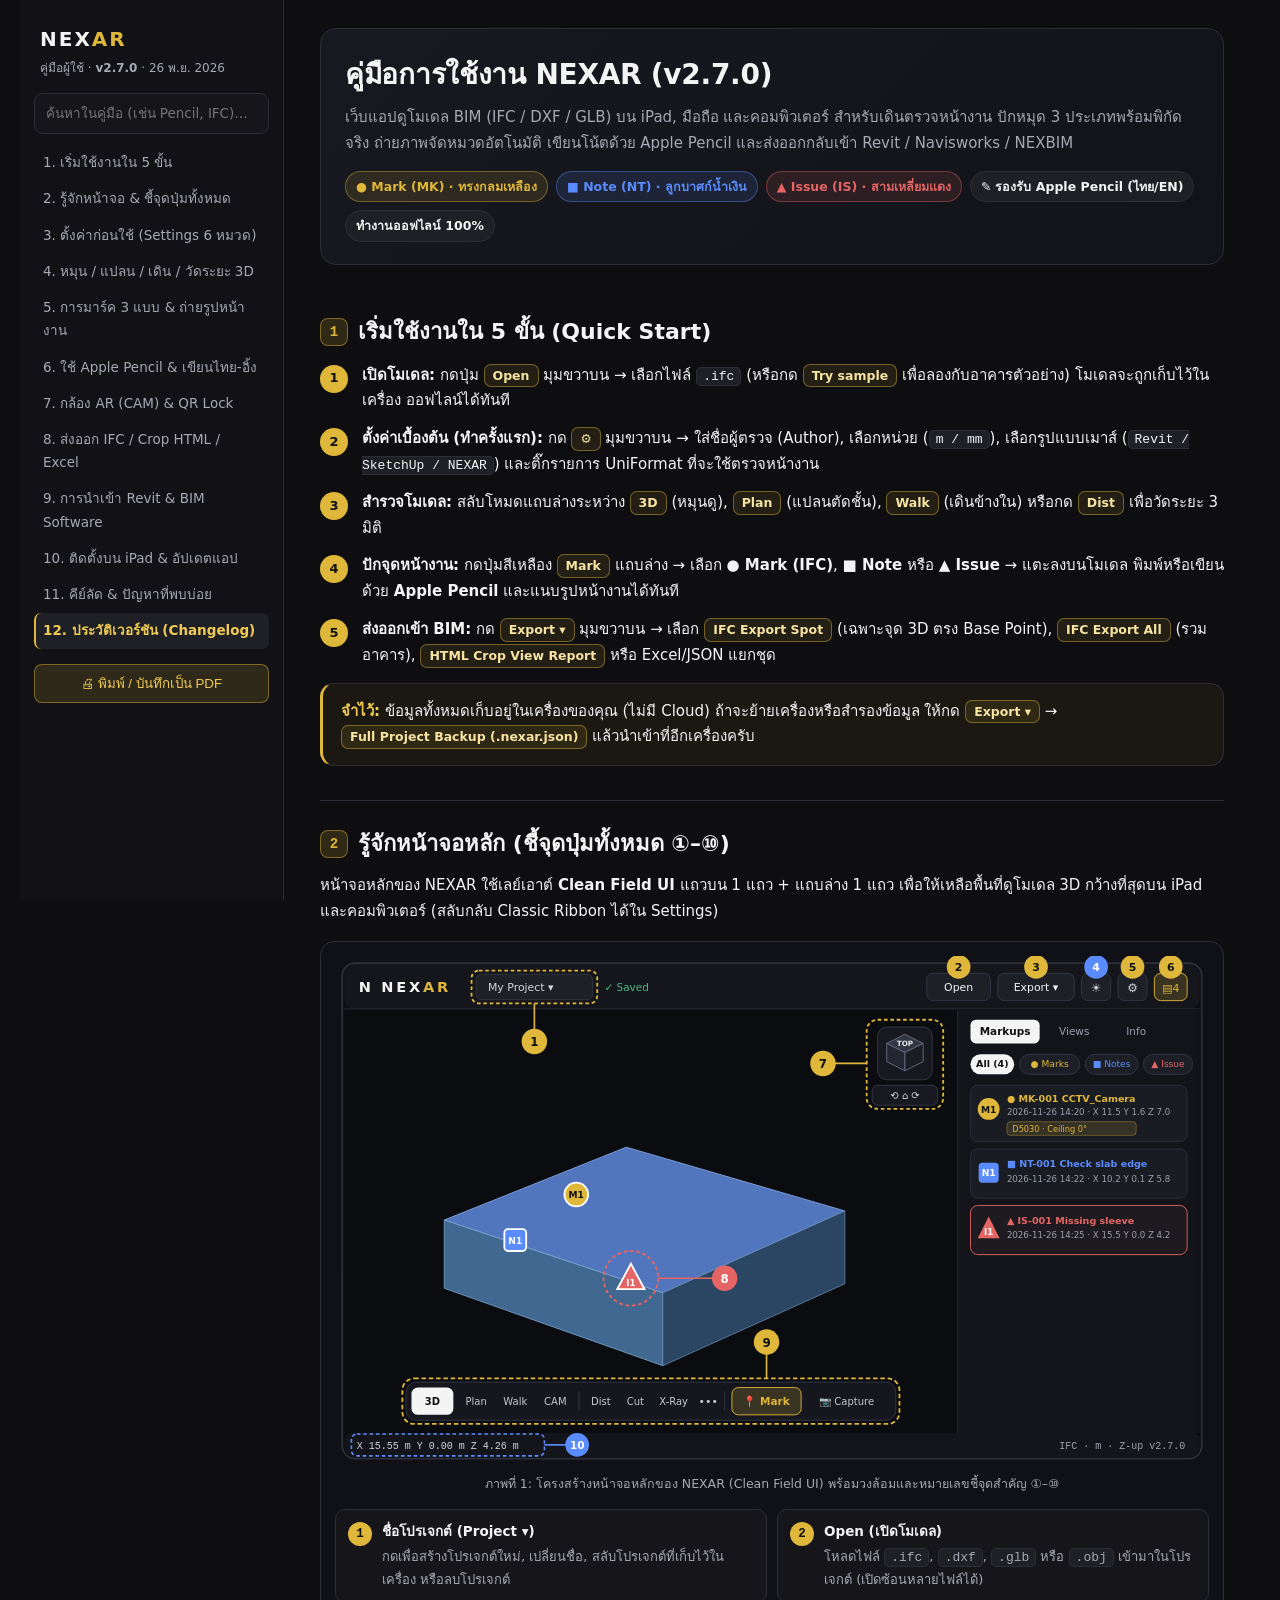
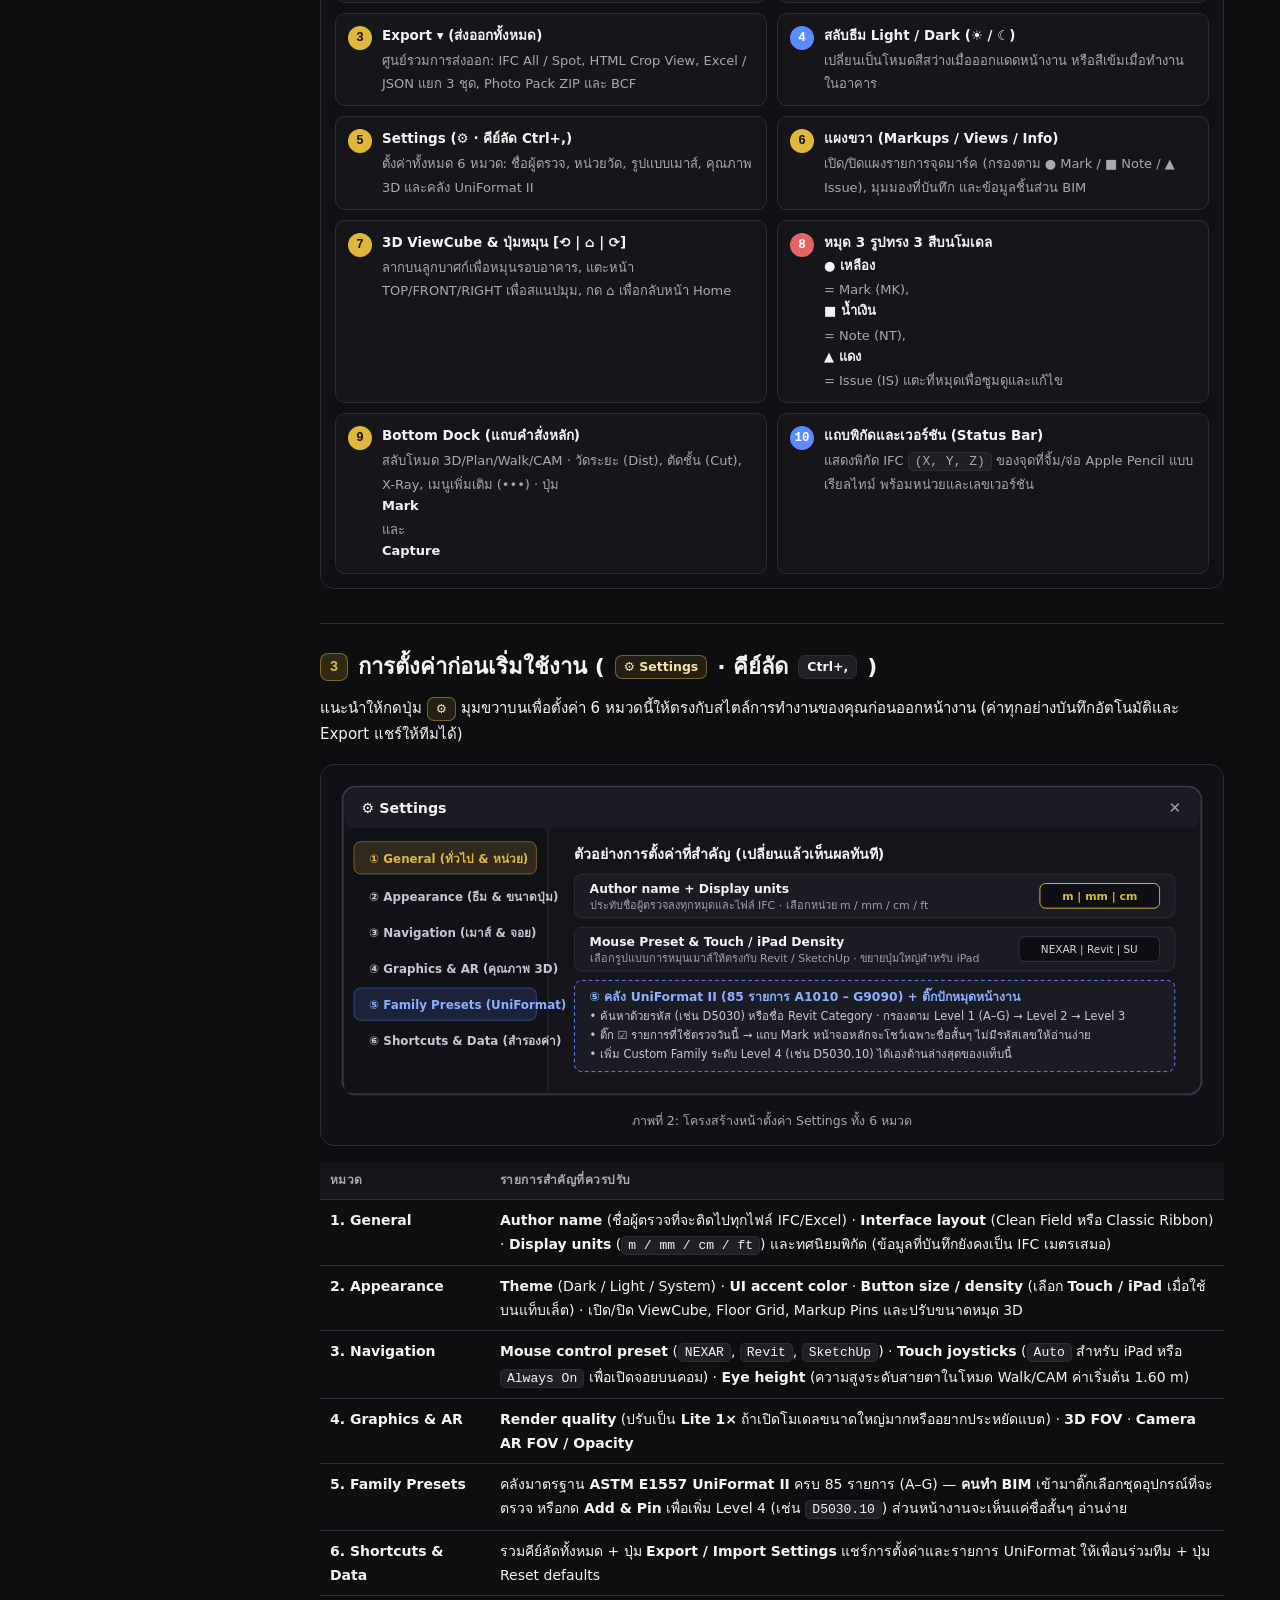
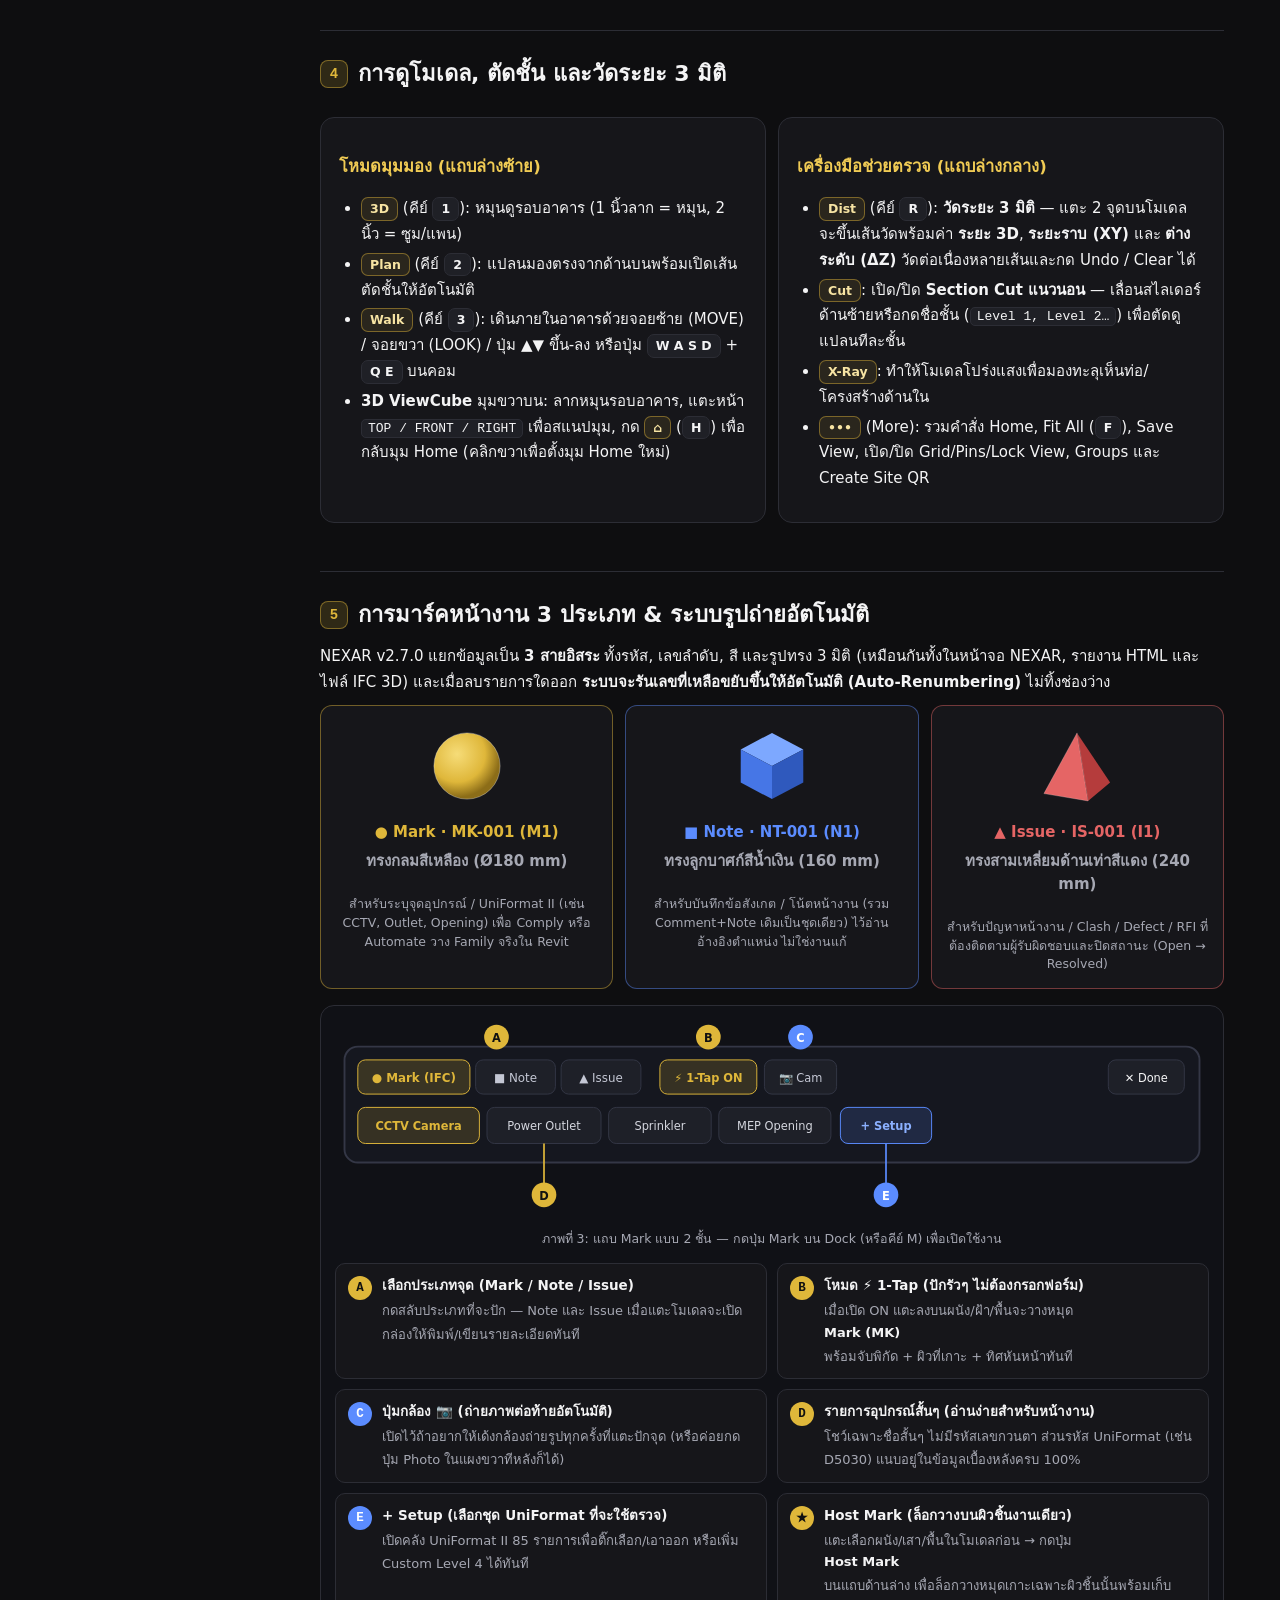
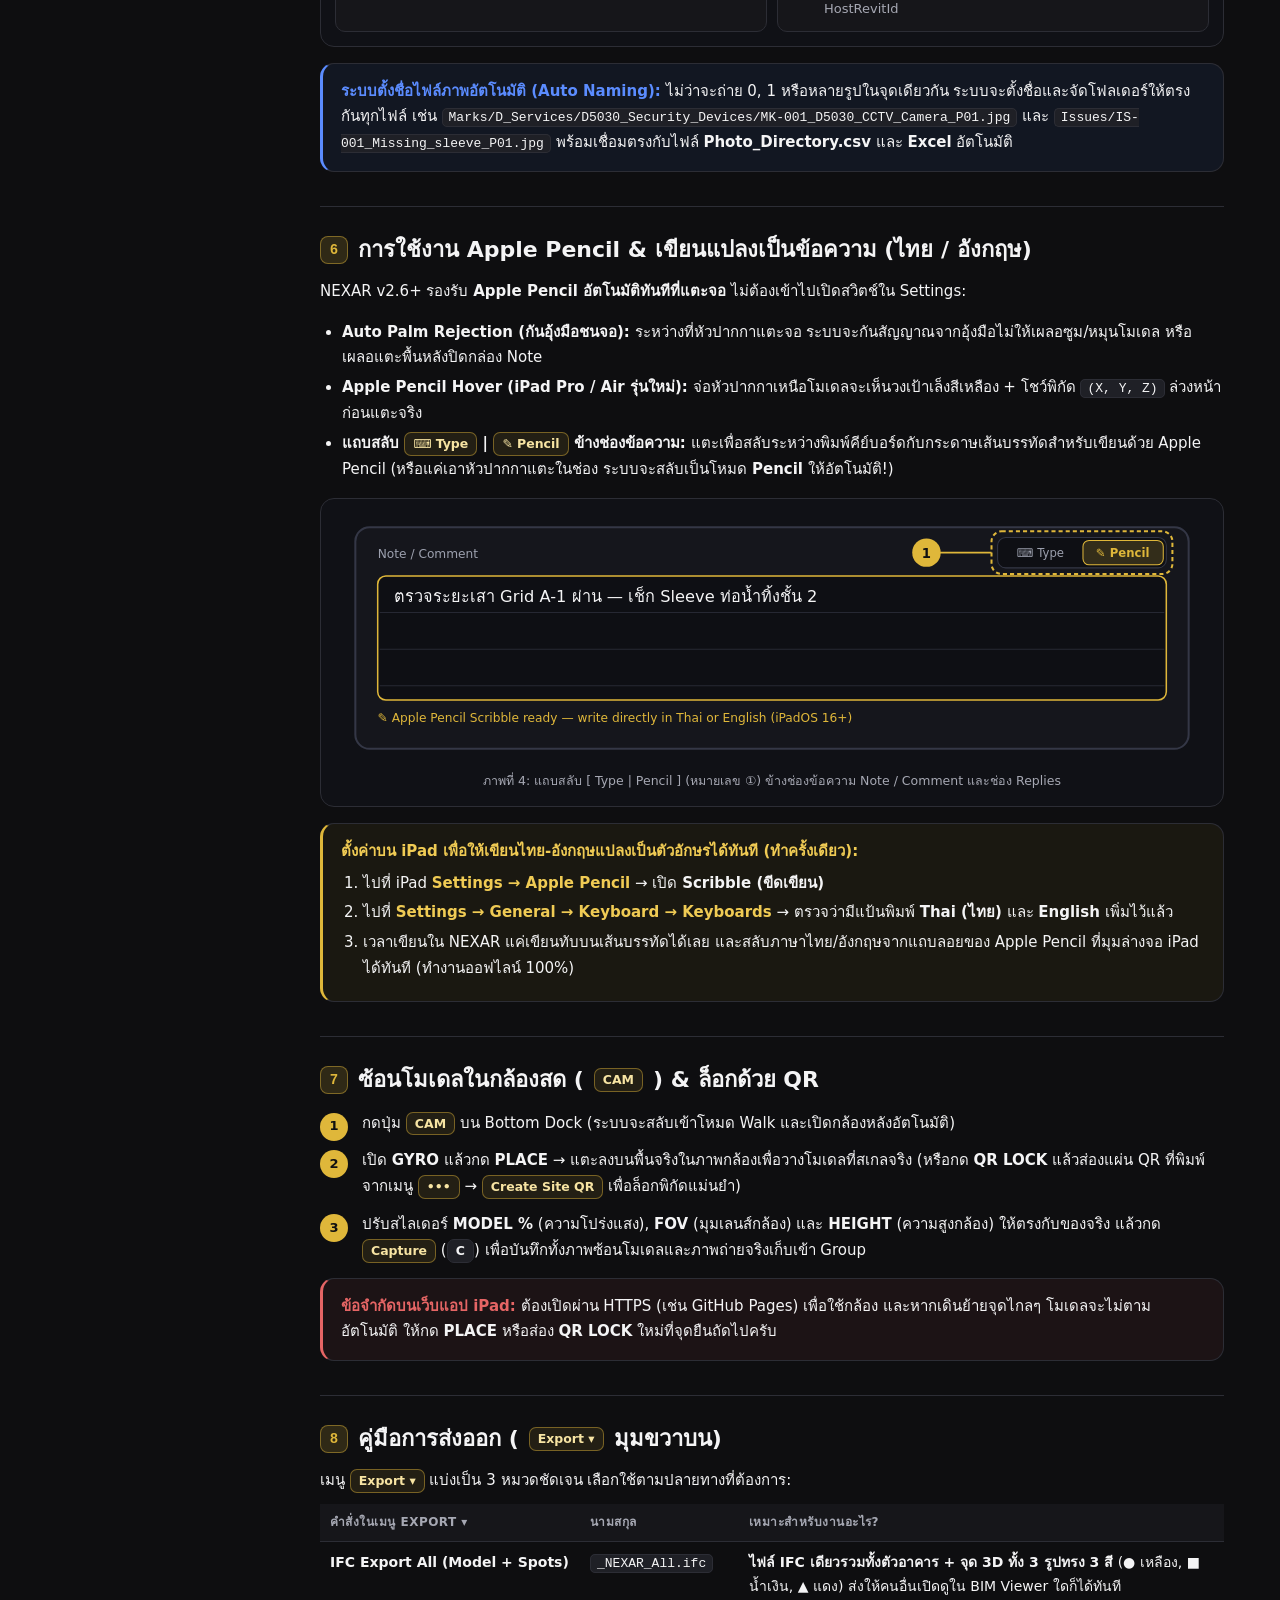
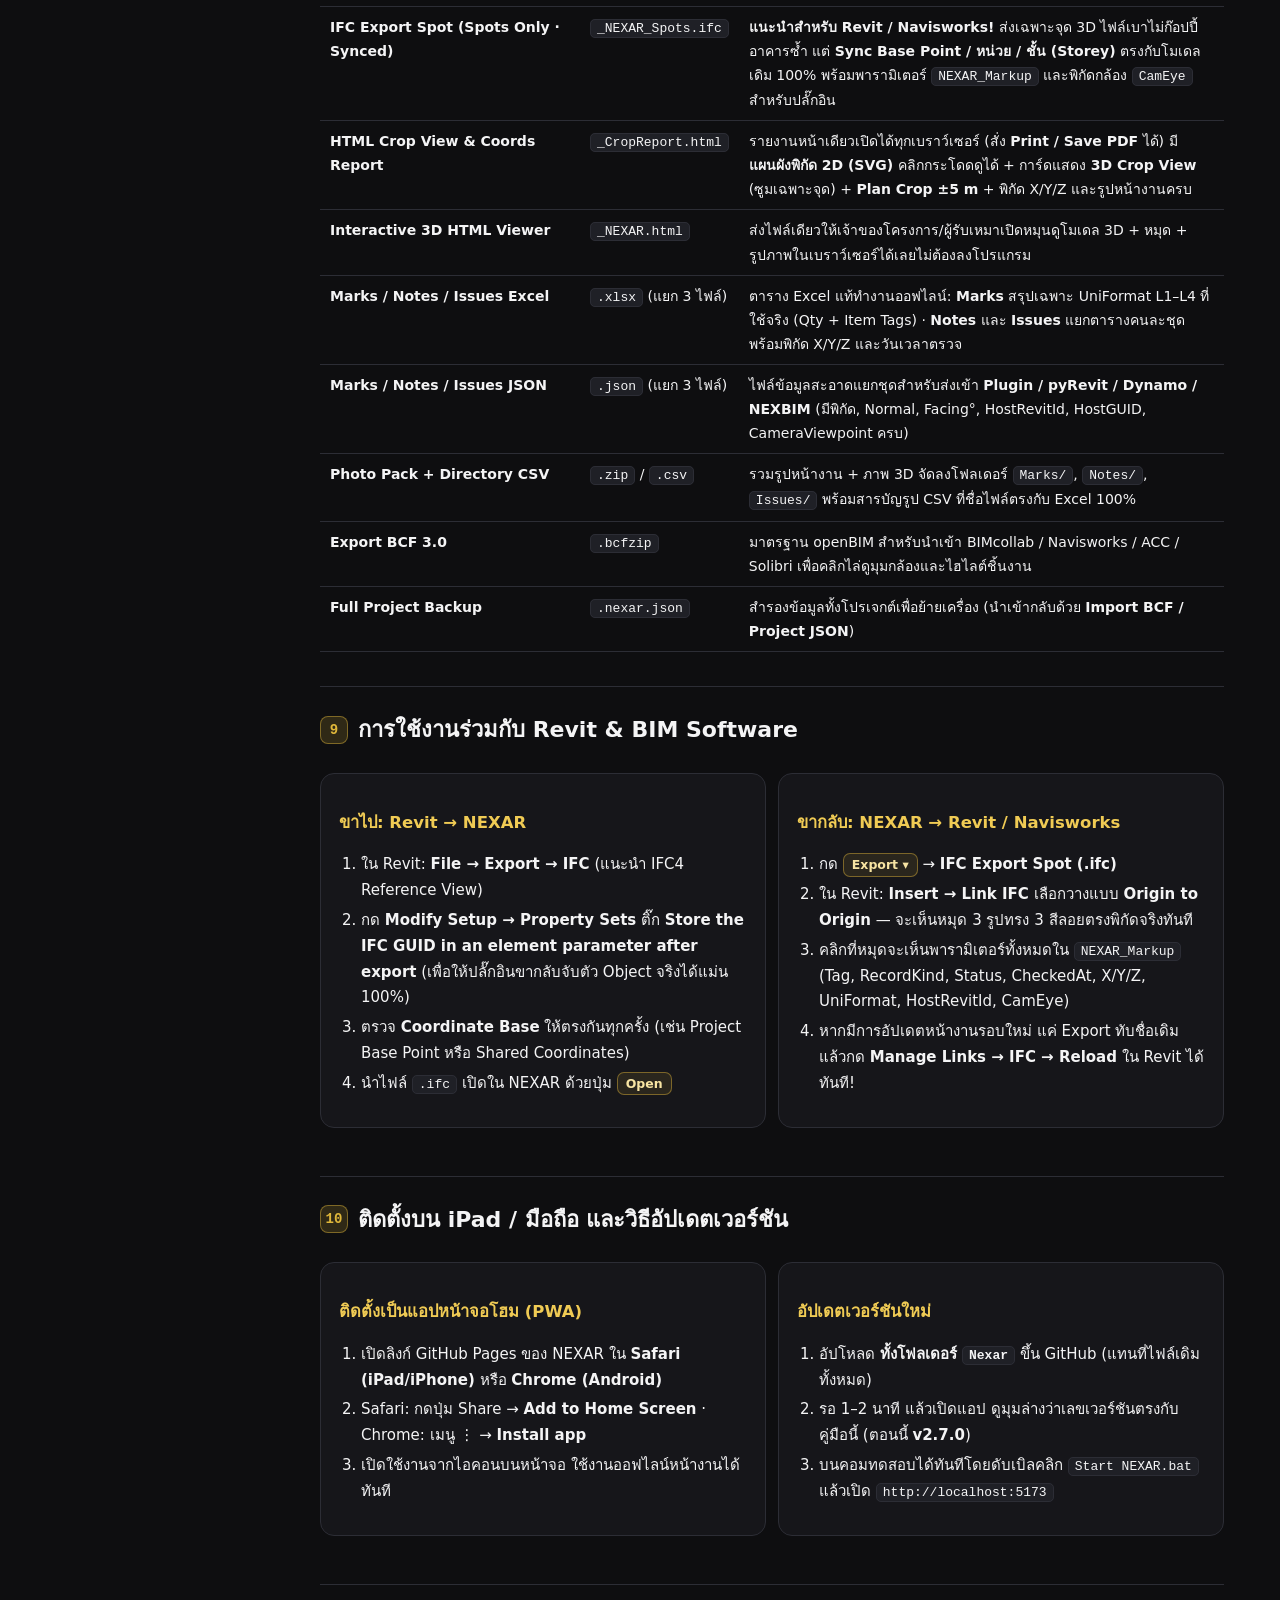
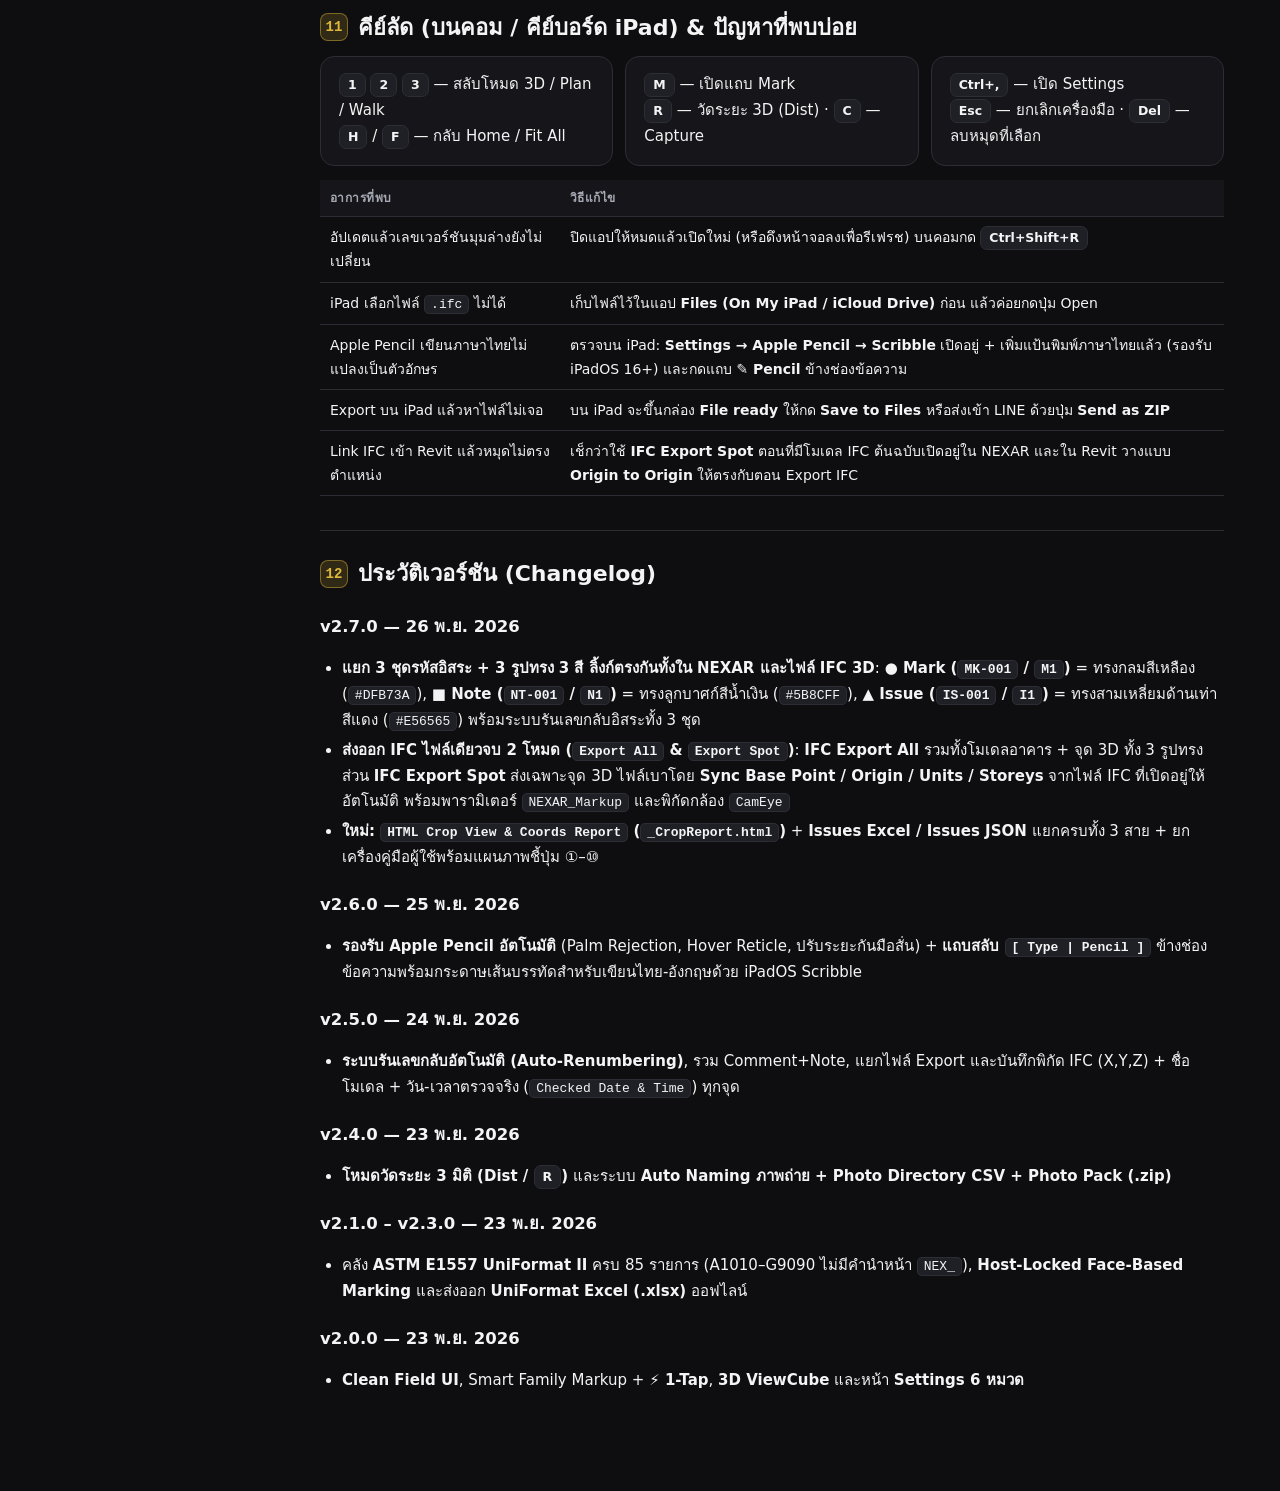
==== commit b6cf1f6c: "Add files via upload" ====
--- a/docs/manual.html
+++ b/docs/manual.html
@@ -3,410 +3,639 @@
 <head>
 <meta charset="utf-8">
 <meta name="viewport" content="width=device-width,initial-scale=1,viewport-fit=cover">
-<title>NEXAR Manual</title>
-<meta name="description" content="คู่มือการใช้งาน NEXAR — ดูโมเดล BIM, มาร์คคอมเมนต์, ซ้อนโมเดลในกล้อง, ส่งออก HTML / IFC / BCF">
+<title>NEXAR v2.7.0 — คู่มือการใช้งานฉบับสมบูรณ์</title>
+<meta name="description" content="คู่มือการใช้งาน NEXAR v2.7.0 พร้อมแผนภาพชี้ปุ่ม วงจุด และคำอธิบายครบตั้งแต่ Settings จนถึงการส่งออกเข้า BIM Software">
 <link rel="icon" href="../brand/icons/icon.svg">
 <style>
-:root{--bg:#0E0E10;--sf:#161618;--sf2:#1F1F22;--ln:#2A2A2E;--tx:#F4F4F5;--mu:#9E9EA3;--ac:#D8AF30;--ac2:#DFB73A;--warn:#E0A43A}
+:root{--bg:#0E0E10;--sf:#16161A;--sf2:#1F2026;--ln:#2C2D35;--tx:#F4F4F5;--tx2:#A6A8B3;--ac:#DFB73A;--ac2:#F0CB54;--blue:#5B8CFF;--red:#E56565;--green:#4CB884}
 *{box-sizing:border-box}
-html{scroll-behavior:smooth;scroll-padding-top:16px}
-body{margin:0;background:var(--bg);color:var(--tx);font:15px/1.7 system-ui,-apple-system,"Segoe UI","Noto Sans Thai",Roboto,sans-serif}
-a{color:var(--ac2)}
-.wrap{display:grid;grid-template-columns:250px minmax(0,1fr);max-width:1180px;margin:0 auto}
-nav{position:sticky;top:0;height:100vh;overflow:auto;padding:22px 14px;border-right:1px solid var(--ln)}
-nav .logo{font-weight:700;font-size:18px;margin:0 6px 2px}nav .logo b{color:var(--ac2)}
-nav .ver{color:var(--mu);font-size:12px;margin:0 6px 16px}
-nav input{width:100%;background:var(--sf);border:1px solid var(--ln);border-radius:9px;color:var(--tx);padding:7px 10px;font:inherit;margin-bottom:10px}
-nav a{display:block;padding:5px 8px;border-radius:7px;color:var(--mu);text-decoration:none;font-size:14px}
+html{scroll-behavior:smooth;scroll-padding-top:18px}
+body{margin:0;background:var(--bg);color:var(--tx);font:15px/1.72 system-ui,-apple-system,"Segoe UI","Noto Sans Thai",Roboto,sans-serif}
+a{color:var(--ac2);text-decoration:none}
+a:hover{text-decoration:underline}
+.wrap{display:grid;grid-template-columns:264px minmax(0,1fr);max-width:1240px;margin:0 auto}
+nav{position:sticky;top:0;height:100vh;overflow:auto;padding:22px 14px;border-right:1px solid var(--ln);background:#121216}
+nav .logo{font-weight:800;font-size:20px;letter-spacing:.1em;margin:0 6px 2px}
+nav .logo b{color:var(--ac)}
+nav .ver{color:var(--tx2);font-size:12px;margin:0 6px 14px}
+nav input{width:100%;background:var(--sf);border:1px solid var(--ln);border-radius:9px;color:var(--tx);padding:8px 11px;font:inherit;font-size:13.5px;margin-bottom:10px}
+nav input:focus{outline:none;border-color:var(--ac)}
+nav a{display:flex;align-items:center;gap:8px;padding:6px 9px;border-radius:7px;color:var(--tx2);font-size:13.5px;margin:1px 0;text-decoration:none}
 nav a:hover,nav a.on{background:var(--sf2);color:var(--tx)}
-main{padding:28px 32px 80px;min-width:0}
-h1{font-size:28px;margin:0 0 4px}h1+p{color:var(--mu);margin-top:0}
-section{border-top:1px solid var(--ln);padding-top:10px;margin-top:30px}
-h2{font-size:21px;margin:14px 0 8px}h3{font-size:16px;margin:18px 0 6px;color:var(--ac2)}
-.card{background:var(--sf);border:1px solid var(--ln);border-radius:14px;padding:14px 16px;margin:12px 0}
-.tip{border-left:3px solid var(--ac);background:#1b1810}.warn{border-left:3px solid var(--warn);background:#1a1712}
-.tip b:first-child,.warn b:first-child{color:var(--ac2)}
-kbd,.btn{display:inline-block;font:600 12.5px/1 system-ui,sans-serif;padding:4px 8px;border-radius:7px;border:1px solid var(--ln);background:var(--sf2);color:var(--tx);white-space:nowrap}
-.btn{border-color:#5a4b1f;color:#f5e3a4}
-table{width:100%;border-collapse:collapse;font-size:14px;margin:8px 0}
-th,td{text-align:left;padding:7px 9px;border-bottom:1px solid var(--ln);vertical-align:top}
-th{color:var(--mu);font-weight:600;font-size:12.5px;text-transform:uppercase;letter-spacing:.04em}
-ol,ul{padding-left:22px}li{margin:3px 0}
-.steps{counter-reset:s;list-style:none;padding:0}
-.steps>li{counter-increment:s;position:relative;padding-left:40px;margin:10px 0}
-.steps>li::before{content:counter(s);position:absolute;left:0;top:1px;width:28px;height:28px;border-radius:14px;background:var(--ac);color:#0E0E10;display:grid;place-items:center;font-weight:700;font-size:13px}
+nav a.on{border-left:2.5px solid var(--ac);padding-left:7px;color:var(--ac2);font-weight:600}
+.print-btn{margin-top:14px;width:100%;padding:8px 12px;border-radius:8px;border:1px solid rgba(223,183,58,.45);background:rgba(223,183,58,.14);color:var(--ac2);font:600 13px inherit;cursor:pointer}
+.print-btn:hover{background:rgba(223,183,58,.24)}
+
+main{padding:28px 36px 90px;min-width:0}
+.hero{background:linear-gradient(135deg,#181920 0%,#121318 100%);border:1px solid var(--ln);border-radius:16px;padding:22px 24px;margin-bottom:24px}
+.hero h1{font-size:28px;margin:0 0 6px;letter-spacing:-.01em}
+.hero p{color:var(--tx2);margin:0 0 14px;font-size:15px}
+.badges{display:flex;gap:8px;flex-wrap:wrap}
+.badge{display:inline-flex;align-items:center;gap:6px;padding:4px 10px;border-radius:99px;font-size:12.5px;font-weight:600;background:var(--sf2);border:1px solid var(--ln);color:var(--tx)}
+.badge.y{color:var(--ac);border-color:rgba(223,183,58,.4);background:rgba(223,183,58,.12)}
+.badge.b{color:var(--blue);border-color:rgba(91,140,255,.4);background:rgba(91,140,255,.12)}
+.badge.r{color:var(--red);border-color:rgba(229,101,101,.4);background:rgba(229,101,101,.12)}
+
+section{border-top:1px solid var(--ln);padding-top:14px;margin-top:34px}
+section:first-of-type{border-top:0;margin-top:8px}
+h2{font-size:22px;margin:10px 0 10px;display:flex;align-items:center;gap:10px}
+h2 .sec-n{display:inline-grid;place-items:center;width:28px;height:28px;border-radius:8px;background:rgba(223,183,58,.16);border:1px solid rgba(223,183,58,.45);color:var(--ac);font:700 14px ui-monospace,monospace;flex:none}
+h3{font-size:16.5px;margin:20px 0 8px;color:var(--ac2)}
+p{margin:6px 0 10px}
+.card{background:var(--sf);border:1px solid var(--ln);border-radius:14px;padding:15px 18px;margin:14px 0}
+.tip{border-left:3.5px solid var(--ac);background:#1a1811}
+.info{border-left:3.5px solid var(--blue);background:#121722}
+.warn{border-left:3.5px solid var(--red);background:#1c1315}
+.tip b:first-child{color:var(--ac2)}
+.info b:first-child{color:var(--blue)}
+.warn b:first-child{color:var(--red)}
+
+kbd,.btn{display:inline-block;font:600 12.5px/1.1 system-ui,sans-serif;padding:4px 8px;border-radius:7px;border:1px solid var(--ln);background:var(--sf2);color:var(--tx);white-space:nowrap}
+.btn{border-color:rgba(223,183,58,.45);color:#f7e4a3;background:rgba(223,183,58,.1)}
+.mono{font-family:ui-monospace,Consolas,monospace;font-size:13px;background:var(--sf2);padding:1px 6px;border-radius:5px;border:1px solid var(--ln)}
+
+.steps{counter-reset:s;list-style:none;padding:0;margin:10px 0}
+.steps>li{counter-increment:s;position:relative;padding-left:42px;margin:12px 0}
+.steps>li::before{content:counter(s);position:absolute;left:0;top:2px;width:28px;height:28px;border-radius:50%;background:var(--ac);color:#111;display:grid;place-items:center;font-weight:800;font-size:13px}
+
+/* Annotated diagram frame + callout legend */
+.fig{background:#101116;border:1px solid var(--ln);border-radius:14px;padding:14px;margin:16px 0}
+.fig-cap{font-size:12.5px;color:var(--tx2);margin:8px 2px 0;text-align:center}
+.diagram{width:100%;height:auto;display:block;border-radius:10px}
+.callout-grid{display:grid;grid-template-columns:repeat(2,minmax(0,1fr));gap:10px;margin-top:14px}
+.co{display:flex;gap:10px;align-items:flex-start;background:var(--sf);border:1px solid var(--ln);border-radius:10px;padding:10px 12px;font-size:13.5px}
+.co .num{width:24px;height:24px;border-radius:50%;background:var(--ac);color:#111;font:800 12.5px ui-monospace,monospace;display:grid;place-items:center;flex:none;margin-top:2px}
+.co .num.b{background:var(--blue);color:#fff}
+.co .num.r{background:var(--red);color:#fff}
+.co b{color:var(--tx);display:block;margin-bottom:2px}
+.co span{color:var(--tx2);font-size:13px;line-height:1.55}
+
 .grid2{display:grid;grid-template-columns:1fr 1fr;gap:12px}
-.mono{font-family:ui-monospace,Consolas,monospace;font-size:13px}
-.diagram{width:100%;height:auto;display:block}
+.grid3{display:grid;grid-template-columns:repeat(3,1fr);gap:12px}
+.shape-card{background:var(--sf);border:1px solid var(--ln);border-radius:12px;padding:14px;text-align:center}
+.shape-card svg{width:92px;height:92px;display:block;margin:0 auto 8px}
+.shape-card b{display:block;font-size:15px;margin-bottom:4px}
+.shape-card small{color:var(--tx2);display:block;font-size:12.5px;line-height:1.5}
+
+table{width:100%;border-collapse:collapse;font-size:14px;margin:10px 0}
+th,td{text-align:left;padding:8px 10px;border-bottom:1px solid var(--ln);vertical-align:top}
+th{color:var(--tx2);font-weight:600;font-size:12px;text-transform:uppercase;letter-spacing:.04em;background:var(--sf)}
+ol,ul{padding-left:22px}
+li{margin:4px 0}
 .chg h3{color:var(--tx)}
 .hide{display:none!important}
-@media (max-width:820px){.wrap{grid-template-columns:1fr}nav{position:static;height:auto;border-right:0;border-bottom:1px solid var(--ln)}main{padding:18px 16px 60px}.grid2{grid-template-columns:1fr}}
-@media print{nav{display:none}.wrap{display:block}body{background:#fff;color:#000}.card,.tip,.warn{background:#fff;border-color:#ccc}}
+
+@media (max-width:900px){
+  .wrap{grid-template-columns:1fr}
+  nav{position:static;height:auto;border-right:0;border-bottom:1px solid var(--ln)}
+  main{padding:18px 16px 64px}
+  .callout-grid,.grid2,.grid3{grid-template-columns:1fr}
+}
+@media print{
+  nav,.print-btn{display:none!important}
+  .wrap{display:block}
+  body{background:#fff;color:#111}
+  .card,.co,.fig,.hero,.shape-card{background:#fff;border-color:#ccc;color:#111;break-inside:avoid}
+  .co span,.hero p,.fig-cap,.shape-card small,th{color:#444}
+  .mono{background:#f2f2f5;border-color:#ccc;color:#111}
+}
 </style>
 </head>
 <body>
 <div class="wrap">
 <nav id="toc">
-  <div class="logo">NEX<b>AR</b> Manual</div>
-  <div class="ver">สำหรับ NEXAR <b>v2.6.0</b> · อัปเดต 25 พ.ย. 2026</div>
-  <input id="q" placeholder="ค้นหาในคู่มือ…" aria-label="Search the manual">
-  <a href="#start">เริ่มใช้งานใน 5 ขั้น</a>
-  <a href="#screen">หน้าจอมีอะไรบ้าง</a>
-  <a href="#nav">การเดิน / หมุนมุมมอง</a>
-  <a href="#mark">มาร์ค คอมเมนต์ ถ่ายภาพ</a>
-  <a href="#group">Group (ชุดภาพต่อกัน)</a>
-  <a href="#cam">ซ้อนโมเดลในกล้อง (CAM)</a>
-  <a href="#qr">QR ที่หน้างาน</a>
-  <a href="#export">ส่งออก (HTML / IFC / BCF)</a>
-  <a href="#revit">เปิดใน Revit</a>
-  <a href="#install">ติดตั้ง / อัปเดตแอป</a>
-  <a href="#faq">ปัญหาที่พบบ่อย</a>
-  <a href="#limits">ข้อจำกัดที่ต้องรู้</a>
-  <a href="#changelog">มีอะไรใหม่ (Changelog)</a>
+  <div class="logo">NEX<b>AR</b></div>
+  <div class="ver">คู่มือผู้ใช้ · <b>v2.7.0</b> · 26 พ.ย. 2026</div>
+  <input id="q" placeholder="ค้นหาในคู่มือ (เช่น Pencil, IFC)…" aria-label="Search the manual">
+  <a href="#start">1. เริ่มใช้งานใน 5 ขั้น</a>
+  <a href="#screen">2. รู้จักหน้าจอ &amp; ชี้จุดปุ่มทั้งหมด</a>
+  <a href="#settings">3. ตั้งค่าก่อนใช้ (Settings 6 หมวด)</a>
+  <a href="#nav">4. หมุน / แปลน / เดิน / วัดระยะ 3D</a>
+  <a href="#mark">5. การมาร์ค 3 แบบ &amp; ถ่ายรูปหน้างาน</a>
+  <a href="#pencil">6. ใช้ Apple Pencil &amp; เขียนไทย-อิ้ง</a>
+  <a href="#cam">7. กล้อง AR (CAM) &amp; QR Lock</a>
+  <a href="#export">8. ส่งออก IFC / Crop HTML / Excel</a>
+  <a href="#revit">9. การนำเข้า Revit &amp; BIM Software</a>
+  <a href="#install">10. ติดตั้งบน iPad &amp; อัปเดตแอป</a>
+  <a href="#faq">11. คีย์ลัด &amp; ปัญหาที่พบบ่อย</a>
+  <a href="#changelog">12. ประวัติเวอร์ชัน (Changelog)</a>
+  <button type="button" class="print-btn" onclick="window.print()">🖨 พิมพ์ / บันทึกเป็น PDF</button>
 </nav>
 
 <main>
-<h1>คู่มือ NEXAR</h1>
-<p>ดูโมเดล BIM (IFC / DXF / GLB) บน iPad มือถือ หรือคอม แล้วมาร์คปัญหา ถ่ายภาพ และซ้อนโมเดลในภาพกล้องที่หน้างาน จากนั้นส่งผลกลับไปที่ Revit หรือส่งให้คนอื่นดู</p>
-
-<!-- ============================================================ -->
+<div class="hero">
+  <h1>คู่มือการใช้งาน NEXAR (v2.7.0)</h1>
+  <p>เว็บแอปดูโมเดล BIM (IFC / DXF / GLB) บน iPad, มือถือ และคอมพิวเตอร์ สำหรับเดินตรวจหน้างาน ปักหมุด 3 ประเภทพร้อมพิกัดจริง ถ่ายภาพจัดหมวดอัตโนมัติ เขียนโน้ตด้วย Apple Pencil และส่งออกกลับเข้า Revit / Navisworks / NEXBIM</p>
+  <div class="badges">
+    <span class="badge y">● Mark (MK) · ทรงกลมเหลือง</span>
+    <span class="badge b">■ Note (NT) · ลูกบาศก์น้ำเงิน</span>
+    <span class="badge r">▲ Issue (IS) · สามเหลี่ยมแดง</span>
+    <span class="badge">✎ รองรับ Apple Pencil (ไทย/EN)</span>
+    <span class="badge">ทำงานออฟไลน์ 100%</span>
+  </div>
+</div>
+
+<!-- ============================================================ 1. QUICK START -->
 <section id="start">
-<h2>เริ่มใช้งานใน 5 ขั้น</h2>
+<h2><span class="sec-n">1</span> เริ่มใช้งานใน 5 ขั้น (Quick Start)</h2>
 <ol class="steps">
-  <li><b>เปิดโมเดล</b> แท็บ Home → <span class="btn">Open Model</span> → เลือกไฟล์ <span class="mono">.ifc</span> (จาก Revit: File → Export → IFC) ไฟล์จะถูกเก็บในเครื่อง ครั้งต่อไปไม่ต้องเปิดใหม่</li>
-  <li><b>ดูโมเดล</b> ใช้ <span class="btn">3D</span> หมุนดูรอบๆ, <span class="btn">Plan</span> ดูแบบแปลน, <span class="btn">Walk</span> เดินข้างใน (มีจอยซ้าย-ขวาให้)</li>
-  <li><b>มาร์คจุด</b> แท็บ Markup → <span class="btn">Comment</span> / <span class="btn">Note</span> / <span class="btn">Issue</span> แล้วแตะบนโมเดล → พิมพ์ข้อความ (แนบรูปได้)</li>
-  <li><b>ที่หน้างาน</b> เข้า <span class="btn">Walk</span> → กด <span class="btn">CAM</span> → <span class="btn">PLACE</span> หรือ <span class="btn">QR LOCK</span> ให้โมเดลซ้อนตรงกับของจริง → <span class="btn">Capture</span></li>
-  <li><b>ส่งออก</b> แท็บ Export → <span class="btn">Interactive HTML</span> (ส่งให้ใครดูก็ได้) หรือ <span class="btn">IFC + Marks</span> (เอาเข้า Revit เป็นวัตถุจริง)</li>
+  <li><b>เปิดโมเดล:</b> กดปุ่ม <span class="btn">Open</span> มุมขวาบน → เลือกไฟล์ <span class="mono">.ifc</span> (หรือกด <span class="btn">Try sample</span> เพื่อลองกับอาคารตัวอย่าง) โมเดลจะถูกเก็บไว้ในเครื่อง ออฟไลน์ได้ทันที</li>
+  <li><b>ตั้งค่าเบื้องต้น (ทำครั้งแรก):</b> กด <span class="btn">⚙</span> มุมขวาบน → ใส่ชื่อผู้ตรวจ (Author), เลือกหน่วย (<span class="mono">m / mm</span>), เลือกรูปแบบเมาส์ (<span class="mono">Revit / SketchUp / NEXAR</span>) และติ๊กรายการ UniFormat ที่จะใช้ตรวจหน้างาน</li>
+  <li><b>สำรวจโมเดล:</b> สลับโหมดแถบล่างระหว่าง <span class="btn">3D</span> (หมุนดู), <span class="btn">Plan</span> (แปลนตัดชั้น), <span class="btn">Walk</span> (เดินข้างใน) หรือกด <span class="btn">Dist</span> เพื่อวัดระยะ 3 มิติ</li>
+  <li><b>ปักจุดหน้างาน:</b> กดปุ่มสีเหลือง <span class="btn">Mark</span> แถบล่าง → เลือก <b>● Mark (IFC)</b>, <b>■ Note</b> หรือ <b>▲ Issue</b> → แตะลงบนโมเดล พิมพ์หรือเขียนด้วย <b>Apple Pencil</b> และแนบรูปหน้างานได้ทันที</li>
+  <li><b>ส่งออกเข้า BIM:</b> กด <span class="btn">Export ▾</span> มุมขวาบน → เลือก <span class="btn">IFC Export Spot</span> (เฉพาะจุด 3D ตรง Base Point), <span class="btn">IFC Export All</span> (รวมอาคาร), <span class="btn">HTML Crop View Report</span> หรือ Excel/JSON แยกชุด</li>
 </ol>
-<div class="card tip"><b>จำไว้:</b> ข้อมูลทั้งหมดอยู่ในเครื่องนั้น (ไม่มี cloud) ถ้าจะย้ายเครื่องให้ Export → <span class="btn">Project JSON</span> แล้ว Import JSON ที่อีกเครื่อง ไฟล์โมเดลต้องเปิดใหม่อีกครั้ง</div>
-</section>
-
-<!-- ============================================================ -->
+<div class="card tip"><b>จำไว้:</b> ข้อมูลทั้งหมดเก็บอยู่ในเครื่องของคุณ (ไม่มี Cloud) ถ้าจะย้ายเครื่องหรือสำรองข้อมูล ให้กด <span class="btn">Export ▾</span> → <span class="btn">Full Project Backup (.nexar.json)</span> แล้วนำเข้าที่อีกเครื่องครับ</div>
+</section>
+
+<!-- ============================================================ 2. SCREEN OVERVIEW -->
 <section id="screen">
-<h2>หน้าจอมีอะไรบ้าง</h2>
-<svg class="diagram" viewBox="0 0 800 420" role="img" aria-label="NEXAR screen layout">
-  <rect x="1" y="1" width="798" height="418" rx="14" fill="#0d1524" stroke="#1f2f4d"/>
-  <rect x="1" y="1" width="798" height="70" rx="14" fill="#121d31"/>
-  <text x="20" y="28" fill="#e6edf7" font-size="14" font-weight="700">Ribbon: Home · Markup · View · Export</text>
-  <text x="20" y="54" fill="#8ea0bb" font-size="12">ปุ่มคำสั่งทั้งหมด (เลื่อนซ้าย-ขวาได้ถ้าจอแคบ)</text>
-  <rect x="580" y="84" width="205" height="250" rx="10" fill="#121d31" stroke="#1f2f4d"/>
-  <text x="596" y="108" fill="#e6edf7" font-size="13" font-weight="700">Panel</text>
-  <text x="596" y="128" fill="#8ea0bb" font-size="12">Markups · Views · Info</text>
-  <text x="596" y="146" fill="#8ea0bb" font-size="12">รายการมาร์ค / มุมมอง</text>
-  <circle cx="300" cy="200" r="6" fill="none" stroke="#60a5fa" stroke-width="2"/>
-  <text x="314" y="205" fill="#8ea0bb" font-size="12">กากบาทกลางจอ (Mark จะวางตรงนี้)</text>
-  <circle cx="70" cy="350" r="40" fill="none" stroke="#3b82f6" stroke-width="2"/><text x="48" y="355" fill="#e6edf7" font-size="12">MOVE</text>
-  <rect x="122" y="318" width="34" height="30" rx="7" fill="#121d31" stroke="#3b82f6"/><text x="131" y="338" fill="#e6edf7" font-size="12">▲</text>
-  <rect x="122" y="354" width="34" height="30" rx="7" fill="#121d31" stroke="#3b82f6"/><text x="131" y="374" fill="#e6edf7" font-size="12">▼</text>
-  <circle cx="730" cy="370" r="40" fill="none" stroke="#3b82f6" stroke-width="2"/><text x="713" y="375" fill="#e6edf7" font-size="12">LOOK</text>
-  <rect x="640" y="342" width="56" height="22" rx="11" fill="#121d31" stroke="#3b82f6"/><text x="650" y="357" fill="#e6edf7" font-size="11">GYRO</text>
-  <rect x="640" y="312" width="56" height="22" rx="11" fill="#121d31" stroke="#3b82f6"/><text x="655" y="327" fill="#e6edf7" font-size="11">CAM</text>
-  <rect x="300" y="380" width="200" height="28" rx="14" fill="#121d31" stroke="#1f2f4d"/><text x="316" y="399" fill="#e6edf7" font-size="12">Capture · Mark · Group</text>
-  <text x="20" y="410" fill="#8ea0bb" font-size="11">จอย/ปุ่มด้านล่าง แสดงเฉพาะโหมด Walk</text>
+<h2><span class="sec-n">2</span> รู้จักหน้าจอหลัก (ชี้จุดปุ่มทั้งหมด ①–⑩)</h2>
+<p>หน้าจอหลักของ NEXAR ใช้เลย์เอาต์ <b>Clean Field UI</b> แถวบน 1 แถว + แถบล่าง 1 แถว เพื่อให้เหลือพื้นที่ดูโมเดล 3D กว้างที่สุดบน iPad และคอมพิวเตอร์ (สลับกลับ Classic Ribbon ได้ใน Settings)</p>
+
+<div class="fig">
+<svg class="diagram" viewBox="0 0 960 560" role="img" aria-label="แผนภาพหน้าจอหลัก NEXAR พร้อมวงชี้ปุ่ม 1 ถึง 10">
+  <!-- App Frame -->
+  <rect x="8" y="8" width="944" height="544" rx="14" fill="#0B0C10" stroke="#2D303A" stroke-width="2"/>
+  <!-- Top Bar -->
+  <rect x="10" y="10" width="940" height="48" rx="12" fill="#15161B"/>
+  <line x1="10" y1="58" x2="950" y2="58" stroke="#2A2C34"/>
+  <text x="26" y="40" fill="#F4F4F5" font-size="16" font-weight="800" letter-spacing="3">N  NEX<tspan fill="#DFB73A">AR</tspan></text>
+  <rect x="155" y="20" width="128" height="28" rx="6" fill="#1E2028" stroke="#323542"/>
+  <text x="168" y="38" fill="#D4D6DE" font-size="12">My Project ▾</text>
+  <text x="296" y="38" fill="#4CB884" font-size="11.5">✓ Saved</text>
+
+  <!-- Top Right Buttons -->
+  <rect x="650" y="19" width="70" height="30" rx="7" fill="#1E2028" stroke="#343746"/>
+  <text x="685" y="38" fill="#F4F4F5" font-size="12" text-anchor="middle">Open</text>
+  <rect x="728" y="19" width="84" height="30" rx="7" fill="#1E2028" stroke="#343746"/>
+  <text x="770" y="38" fill="#F4F4F5" font-size="12" text-anchor="middle">Export ▾</text>
+  <rect x="820" y="19" width="32" height="30" rx="7" fill="#1E2028" stroke="#343746"/>
+  <text x="836" y="39" fill="#D4D6DE" font-size="13" text-anchor="middle">☀</text>
+  <rect x="860" y="19" width="32" height="30" rx="7" fill="#1E2028" stroke="#343746"/>
+  <text x="876" y="39" fill="#D4D6DE" font-size="13" text-anchor="middle">⚙</text>
+  <rect x="900" y="19" width="36" height="30" rx="7" fill="rgba(223,183,58,.18)" stroke="#DFB73A"/>
+  <text x="918" y="39" fill="#DFB73A" font-size="12" text-anchor="middle">▤4</text>
+
+  <!-- Right Panel -->
+  <rect x="684" y="59" width="266" height="465" fill="#131419"/>
+  <line x1="684" y1="59" x2="684" y2="524" stroke="#2A2C34"/>
+  <!-- Panel Tabs -->
+  <rect x="698" y="70" width="76" height="26" rx="6" fill="#F4F4F5"/>
+  <text x="736" y="87" fill="#111" font-size="11.5" font-weight="700" text-anchor="middle">Markups</text>
+  <text x="812" y="87" fill="#9CA0AE" font-size="11.5" text-anchor="middle">Views</text>
+  <text x="880" y="87" fill="#9CA0AE" font-size="11.5" text-anchor="middle">Info</text>
+  <!-- Filter Pills -->
+  <rect x="698" y="108" width="48" height="22" rx="11" fill="#F4F4F5"/><text x="722" y="122" fill="#111" font-size="10.5" font-weight="700" text-anchor="middle">All (4)</text>
+  <rect x="752" y="108" width="66" height="22" rx="11" fill="#1D1F27" stroke="#343746"/><text x="785" y="122" fill="#DFB73A" font-size="10" text-anchor="middle">● Marks</text>
+  <rect x="824" y="108" width="58" height="22" rx="11" fill="#1D1F27" stroke="#343746"/><text x="853" y="122" fill="#5B8CFF" font-size="10" text-anchor="middle">■ Notes</text>
+  <rect x="888" y="108" width="54" height="22" rx="11" fill="#1D1F27" stroke="#343746"/><text x="915" y="122" fill="#E56565" font-size="10" text-anchor="middle">▲ Issue</text>
+  <!-- Sample Panel Cards -->
+  <rect x="698" y="142" width="238" height="62" rx="8" fill="#1A1C23" stroke="#2C2F3C"/>
+  <circle cx="718" cy="168" r="12" fill="#DFB73A"/><text x="718" y="172" fill="#111" font-size="10" font-weight="800" text-anchor="middle">M1</text>
+  <text x="738" y="160" fill="#DFB73A" font-size="10.5" font-weight="700">● MK-001  CCTV_Camera</text>
+  <text x="738" y="175" fill="#9CA0AE" font-size="9.5">2026-11-26 14:20 · X 11.5 Y 1.6 Z 7.0</text>
+  <rect x="738" y="182" width="142" height="15" rx="4" fill="rgba(223,183,58,.14)" stroke="rgba(223,183,58,.4)"/><text x="744" y="193" fill="#DFB73A" font-size="9">D5030 · Ceiling 0°</text>
+
+  <rect x="698" y="212" width="238" height="54" rx="8" fill="#1A1C23" stroke="#2C2F3C"/>
+  <rect x="707" y="227" width="22" height="22" rx="4" fill="#5B8CFF"/><text x="718" y="242" fill="#fff" font-size="10" font-weight="800" text-anchor="middle">N1</text>
+  <text x="738" y="232" fill="#5B8CFF" font-size="10.5" font-weight="700">■ NT-001  Check slab edge</text>
+  <text x="738" y="248" fill="#9CA0AE" font-size="9.5">2026-11-26 14:22 · X 10.2 Y 0.1 Z 5.8</text>
+
+  <rect x="698" y="274" width="238" height="54" rx="8" fill="#1E1B20" stroke="#E56565"/>
+  <polygon points="718,286 730,310 706,310" fill="#E56565"/><text x="718" y="306" fill="#fff" font-size="9.5" font-weight="800" text-anchor="middle">I1</text>
+  <text x="738" y="294" fill="#E56565" font-size="10.5" font-weight="700">▲ IS-001  Missing sleeve</text>
+  <text x="738" y="310" fill="#9CA0AE" font-size="9.5">2026-11-26 14:25 · X 15.5 Y 0.0 Z 4.2</text>
+
+  <!-- 3D Viewport Building Sketch -->
+  <g transform="translate(80,150)">
+    <polygon points="40,140 240,60 480,130 280,220" fill="#5C85D6" opacity=".88" stroke="#90B4F8"/>
+    <polygon points="40,140 280,220 280,300 40,215" fill="#46729E" opacity=".9" stroke="#7BA6CE"/>
+    <polygon points="280,220 480,130 480,210 280,300" fill="#2F4D6D" opacity=".9" stroke="#648BB4"/>
+    <!-- 3D Pins on Building -->
+    <g transform="translate(185,112)"><circle r="13" fill="#DFB73A" stroke="#fff" stroke-width="2"/><text y="4" fill="#111" font-size="10" font-weight="800" text-anchor="middle">M1</text></g>
+    <g transform="translate(118,162)"><rect x="-12" y="-12" width="24" height="24" rx="4" fill="#5B8CFF" stroke="#fff" stroke-width="2"/><text y="4" fill="#fff" font-size="10" font-weight="800" text-anchor="middle">N1</text></g>
+    <g transform="translate(245,204)"><polygon points="0,-16 15,12 -15,12" fill="#E56565" stroke="#fff" stroke-width="2"/><text y="8" fill="#fff" font-size="9.5" font-weight="800" text-anchor="middle">I1</text></g>
+  </g>
+
+  <!-- ViewCube Top-Right of Viewport -->
+  <g transform="translate(590,74)">
+    <rect x="6" y="4" width="60" height="58" rx="10" fill="#181920" stroke="#363947"/>
+    <polygon points="36,12 56,22 36,32 16,22" fill="#323542" stroke="#666C82"/>
+    <polygon points="16,22 36,32 36,52 16,42" fill="#232630" stroke="#666C82"/>
+    <polygon points="56,22 36,32 36,52 56,42" fill="#1A1C24" stroke="#666C82"/>
+    <text x="36" y="25" fill="#E4E6EE" font-size="8" font-weight="700" text-anchor="middle">TOP</text>
+    <rect x="0" y="68" width="72" height="22" rx="6" fill="#181920" stroke="#363947"/>
+    <text x="36" y="83" fill="#D4D6DE" font-size="11" text-anchor="middle">⟲  ⌂  ⟳</text>
+  </g>
+
+  <!-- Bottom Dock -->
+  <rect x="78" y="468" width="538" height="42" rx="11" fill="#16171E" stroke="#343746"/>
+  <rect x="84" y="474" width="46" height="30" rx="7" fill="#F4F4F5"/><text x="107" y="493" fill="#111" font-size="11" font-weight="700" text-anchor="middle">3D</text>
+  <text x="155" y="493" fill="#C4C7D4" font-size="11" text-anchor="middle">Plan</text>
+  <text x="198" y="493" fill="#C4C7D4" font-size="11" text-anchor="middle">Walk</text>
+  <text x="242" y="493" fill="#C4C7D4" font-size="11" text-anchor="middle">CAM</text>
+  <line x1="268" y1="478" x2="268" y2="500" stroke="#343746"/>
+  <text x="292" y="493" fill="#C4C7D4" font-size="11" text-anchor="middle">Dist</text>
+  <text x="330" y="493" fill="#C4C7D4" font-size="11" text-anchor="middle">Cut</text>
+  <text x="372" y="493" fill="#C4C7D4" font-size="11" text-anchor="middle">X-Ray</text>
+  <text x="410" y="493" fill="#C4C7D4" font-size="12" text-anchor="middle">•••</text>
+  <line x1="428" y1="478" x2="428" y2="500" stroke="#343746"/>
+  <rect x="436" y="474" width="76" height="30" rx="7" fill="rgba(223,183,58,.18)" stroke="#DFB73A"/><text x="474" y="493" fill="#DFB73A" font-size="11.5" font-weight="700" text-anchor="middle">📍 Mark</text>
+  <text x="562" y="493" fill="#C4C7D4" font-size="11" text-anchor="middle">📷 Capture</text>
+
+  <!-- Status Bar -->
+  <rect x="10" y="524" width="940" height="26" rx="8" fill="#14151A"/>
+  <text x="24" y="541" fill="#D4D6DE" font-size="11" font-family="ui-monospace,monospace">X 15.55 m  Y 0.00 m  Z 4.26 m</text>
+  <text x="934" y="541" fill="#9CA0AE" font-size="11" font-family="ui-monospace,monospace" text-anchor="end">IFC · m · Z-up   v2.7.0</text>
+
+  <!-- CALLOUT RINGS & ARROWS -->
+  <!-- 1 Project -->
+  <rect x="150" y="16" width="138" height="36" rx="8" fill="none" stroke="#DFB73A" stroke-width="2" stroke-dasharray="4 3"/>
+  <line x1="219" y1="52" x2="219" y2="90" stroke="#DFB73A" stroke-width="1.8"/>
+  <circle cx="219" cy="94" r="14" fill="#DFB73A"/><text x="219" y="99" fill="#111" font-size="13" font-weight="800" text-anchor="middle">1</text>
+
+  <!-- 2 Open -->
+  <circle cx="685" cy="12" r="13" fill="#DFB73A"/><text x="685" y="17" fill="#111" font-size="12" font-weight="800" text-anchor="middle">2</text>
+  <!-- 3 Export -->
+  <circle cx="770" cy="12" r="13" fill="#DFB73A"/><text x="770" y="17" fill="#111" font-size="12" font-weight="800" text-anchor="middle">3</text>
+  <!-- 4 Theme -->
+  <circle cx="836" cy="12" r="13" fill="#5B8CFF"/><text x="836" y="17" fill="#fff" font-size="12" font-weight="800" text-anchor="middle">4</text>
+  <!-- 5 Settings -->
+  <circle cx="876" cy="12" r="13" fill="#DFB73A"/><text x="876" y="17" fill="#111" font-size="12" font-weight="800" text-anchor="middle">5</text>
+  <!-- 6 Panel -->
+  <circle cx="918" cy="12" r="13" fill="#DFB73A"/><text x="918" y="17" fill="#111" font-size="12" font-weight="800" text-anchor="middle">6</text>
+
+  <!-- 7 ViewCube -->
+  <rect x="584" y="70" width="84" height="98" rx="12" fill="none" stroke="#DFB73A" stroke-width="2" stroke-dasharray="4 3"/>
+  <line x1="584" y1="118" x2="546" y2="118" stroke="#DFB73A" stroke-width="1.8"/>
+  <circle cx="536" cy="118" r="14" fill="#DFB73A"/><text x="536" y="123" fill="#111" font-size="13" font-weight="800" text-anchor="middle">7</text>
+
+  <!-- 8 3D Pins -->
+  <circle cx="325" cy="354" r="30" fill="none" stroke="#E56565" stroke-width="2" stroke-dasharray="4 3"/>
+  <line x1="355" y1="354" x2="418" y2="354" stroke="#E56565" stroke-width="1.8"/>
+  <circle cx="428" cy="354" r="14" fill="#E56565"/><text x="428" y="359" fill="#fff" font-size="13" font-weight="800" text-anchor="middle">8</text>
+
+  <!-- 9 Bottom Dock -->
+  <rect x="74" y="464" width="546" height="50" rx="13" fill="none" stroke="#DFB73A" stroke-width="2" stroke-dasharray="5 3"/>
+  <line x1="474" y1="464" x2="474" y2="434" stroke="#DFB73A" stroke-width="1.8"/>
+  <circle cx="474" cy="424" r="14" fill="#DFB73A"/><text x="474" y="429" fill="#111" font-size="13" font-weight="800" text-anchor="middle">9</text>
+
+  <!-- 10 Status Bar -->
+  <rect x="18" y="525" width="212" height="24" rx="6" fill="none" stroke="#5B8CFF" stroke-width="1.8" stroke-dasharray="4 3"/>
+  <line x1="230" y1="537" x2="254" y2="537" stroke="#5B8CFF" stroke-width="1.8"/>
+  <circle cx="266" cy="537" r="13" fill="#5B8CFF"/><text x="266" y="542" fill="#fff" font-size="11.5" font-weight="800" text-anchor="middle">10</text>
 </svg>
+<div class="fig-cap">ภาพที่ 1: โครงสร้างหน้าจอหลักของ NEXAR (Clean Field UI) พร้อมวงล้อมและหมายเลขชี้จุดสำคัญ ①–⑩</div>
+
+<div class="callout-grid">
+  <div class="co"><span class="num">1</span><div><b>ชื่อโปรเจกต์ (Project ▾)</b><span>กดเพื่อสร้างโปรเจกต์ใหม่, เปลี่ยนชื่อ, สลับโปรเจกต์ที่เก็บไว้ในเครื่อง หรือลบโปรเจกต์</span></div></div>
+  <div class="co"><span class="num">2</span><div><b>Open (เปิดโมเดล)</b><span>โหลดไฟล์ <span class="mono">.ifc</span>, <span class="mono">.dxf</span>, <span class="mono">.glb</span> หรือ <span class="mono">.obj</span> เข้ามาในโปรเจกต์ (เปิดซ้อนหลายไฟล์ได้)</span></div></div>
+  <div class="co"><span class="num">3</span><div><b>Export ▾ (ส่งออกทั้งหมด)</b><span>ศูนย์รวมการส่งออก: IFC All / Spot, HTML Crop View, Excel / JSON แยก 3 ชุด, Photo Pack ZIP และ BCF</span></div></div>
+  <div class="co"><span class="num b">4</span><div><b>สลับธีม Light / Dark (☀ / ☾)</b><span>เปลี่ยนเป็นโหมดสีสว่างเมื่อออกแดดหน้างาน หรือสีเข้มเมื่อทำงานในอาคาร</span></div></div>
+  <div class="co"><span class="num">5</span><div><b>Settings (⚙ · คีย์ลัด Ctrl+,)</b><span>ตั้งค่าทั้งหมด 6 หมวด: ชื่อผู้ตรวจ, หน่วยวัด, รูปแบบเมาส์, คุณภาพ 3D และคลัง UniFormat II</span></div></div>
+  <div class="co"><span class="num">6</span><div><b>แผงขวา (Markups / Views / Info)</b><span>เปิด/ปิดแผงรายการจุดมาร์ค (กรองตาม ● Mark / ■ Note / ▲ Issue), มุมมองที่บันทึก และข้อมูลชิ้นส่วน BIM</span></div></div>
+  <div class="co"><span class="num">7</span><div><b>3D ViewCube &amp; ปุ่มหมุน [⟲ | ⌂ | ⟳]</b><span>ลากบนลูกบาศก์เพื่อหมุนรอบอาคาร, แตะหน้า TOP/FRONT/RIGHT เพื่อสแนปมุม, กด ⌂ เพื่อกลับหน้า Home</span></div></div>
+  <div class="co"><span class="num r">8</span><div><b>หมุด 3 รูปทรง 3 สีบนโมเดล</b><span><b>● เหลือง</b> = Mark (MK), <b>■ น้ำเงิน</b> = Note (NT), <b>▲ แดง</b> = Issue (IS) แตะที่หมุดเพื่อซูมดูและแก้ไข</span></div></div>
+  <div class="co"><span class="num">9</span><div><b>Bottom Dock (แถบคำสั่งหลัก)</b><span>สลับโหมด 3D/Plan/Walk/CAM · วัดระยะ (Dist), ตัดชั้น (Cut), X-Ray, เมนูเพิ่มเติม (•••) · ปุ่ม <b>Mark</b> และ <b>Capture</b></span></div></div>
+  <div class="co"><span class="num b">10</span><div><b>แถบพิกัดและเวอร์ชัน (Status Bar)</b><span>แสดงพิกัด IFC <span class="mono">(X, Y, Z)</span> ของจุดที่จิ้ม/จ่อ Apple Pencil แบบเรียลไทม์ พร้อมหน่วยและเลขเวอร์ชัน</span></div></div>
+</div>
+</div>
+</section>
+
+<!-- ============================================================ 3. SETTINGS -->
+<section id="settings">
+<h2><span class="sec-n">3</span> การตั้งค่าก่อนเริ่มใช้งาน (<span class="btn">⚙ Settings</span> · คีย์ลัด <kbd>Ctrl+,</kbd>)</h2>
+<p>แนะนำให้กดปุ่ม <span class="btn">⚙</span> มุมขวาบนเพื่อตั้งค่า 6 หมวดนี้ให้ตรงกับสไตล์การทำงานของคุณก่อนออกหน้างาน (ค่าทุกอย่างบันทึกอัตโนมัติและ Export แชร์ให้ทีมได้)</p>
+
+<div class="fig">
+<svg class="diagram" viewBox="0 0 920 340" role="img" aria-label="แผนภาพหน้าต่าง Settings 6 หมวด">
+  <rect x="8" y="8" width="904" height="324" rx="14" fill="#14151B" stroke="#343746" stroke-width="2"/>
+  <rect x="10" y="10" width="900" height="42" rx="12" fill="#1A1C24"/>
+  <text x="28" y="36" fill="#F4F4F5" font-size="15" font-weight="700">⚙  Settings</text>
+  <text x="884" y="36" fill="#9CA0AE" font-size="16" text-anchor="middle">✕</text>
+  <!-- Left Sidebar 6 Tabs -->
+  <rect x="10" y="52" width="214" height="278" fill="#111217"/>
+  <line x1="224" y1="52" x2="224" y2="330" stroke="#2A2C35"/>
+  <g font-size="12.5" font-weight="600">
+    <rect x="20" y="66" width="192" height="34" rx="7" fill="rgba(223,183,58,.15)" stroke="rgba(223,183,58,.45)"/>
+    <text x="36" y="88" fill="#DFB73A">① General (ทั่วไป &amp; หน่วย)</text>
+    <text x="36" y="128" fill="#C4C7D4">② Appearance (ธีม &amp; ขนาดปุ่ม)</text>
+    <text x="36" y="166" fill="#C4C7D4">③ Navigation (เมาส์ &amp; จอย)</text>
+    <text x="36" y="204" fill="#C4C7D4">④ Graphics &amp; AR (คุณภาพ 3D)</text>
+    <rect x="20" y="220" width="192" height="34" rx="7" fill="rgba(91,140,255,.14)" stroke="rgba(91,140,255,.4)"/>
+    <text x="36" y="242" fill="#8BB0FF">⑤ Family Presets (UniFormat)</text>
+    <text x="36" y="280" fill="#C4C7D4">⑥ Shortcuts &amp; Data (สำรองค่า)</text>
+  </g>
+  <!-- Right Pane Preview -->
+  <text x="252" y="84" fill="#F4F4F5" font-size="15" font-weight="700">ตัวอย่างการตั้งค่าที่สำคัญ (เปลี่ยนแล้วเห็นผลทันที)</text>
+  <rect x="252" y="100" width="632" height="46" rx="8" fill="#1A1C23" stroke="#2C2F3C"/>
+  <text x="268" y="120" fill="#F4F4F5" font-size="13" font-weight="600">Author name + Display units</text>
+  <text x="268" y="137" fill="#9CA0AE" font-size="11.5">ประทับชื่อผู้ตรวจลงทุกหมุดและไฟล์ IFC · เลือกหน่วย m / mm / cm / ft</text>
+  <rect x="742" y="110" width="126" height="26" rx="6" fill="#0E0F14" stroke="#DFB73A"/><text x="805" y="127" fill="#DFB73A" font-size="11.5" font-weight="700" text-anchor="middle">m  |  mm  |  cm</text>
+
+  <rect x="252" y="156" width="632" height="46" rx="8" fill="#1A1C23" stroke="#2C2F3C"/>
+  <text x="268" y="176" fill="#F4F4F5" font-size="13" font-weight="600">Mouse Preset &amp; Touch / iPad Density</text>
+  <text x="268" y="193" fill="#9CA0AE" font-size="11.5">เลือกรูปแบบการหมุนเมาส์ให้ตรงกับ Revit / SketchUp · ขยายปุ่มใหญ่สำหรับ iPad</text>
+  <rect x="720" y="166" width="148" height="26" rx="6" fill="#0E0F14" stroke="#343746"/><text x="794" y="183" fill="#D4D6DE" font-size="11" text-anchor="middle">NEXAR | Revit | SU</text>
+
+  <rect x="252" y="212" width="632" height="96" rx="8" fill="#1A1C23" stroke="#5B8CFF" stroke-dasharray="4 3"/>
+  <text x="268" y="234" fill="#8BB0FF" font-size="13" font-weight="700">⑤ คลัง UniFormat II (85 รายการ A1010 – G9090) + ติ๊กปักหมุดหน้างาน</text>
+  <text x="268" y="254" fill="#C4C7D4" font-size="12">• ค้นหาด้วยรหัส (เช่น D5030) หรือชื่อ Revit Category · กรองตาม Level 1 (A–G) → Level 2 → Level 3</text>
+  <text x="268" y="274" fill="#C4C7D4" font-size="12">• ติ๊ก ☑ รายการที่ใช้ตรวจวันนี้ → แถบ Mark หน้าจอหลักจะโชว์เฉพาะชื่อสั้นๆ ไม่มีรหัสเลขให้อ่านง่าย</text>
+  <text x="268" y="294" fill="#C4C7D4" font-size="12">• เพิ่ม Custom Family ระดับ Level 4 (เช่น D5030.10) ได้เองด้านล่างสุดของแท็บนี้</text>
+</svg>
+<div class="fig-cap">ภาพที่ 2: โครงสร้างหน้าตั้งค่า Settings ทั้ง 6 หมวด</div>
+</div>
+
 <table>
-<tr><th>แท็บ</th><th>ใช้ทำอะไร</th></tr>
-<tr><td><b>Home</b></td><td>New / Open Model / Projects / Save · เปลี่ยนโหมด 3D, Plan, Walk · Gyro · Home / Set Home / Fit · ปุ่มลัด Capture, Mark, Group, Save View</td></tr>
-<tr><td><b>Markup</b></td><td>สร้าง Comment, Note, Issue · แก้ไข Edit, Lock, Resolve, Delete · เปิด/ปิด Pins และรายการ List</td></tr>
-<tr><td><b>View</b></td><td>Save View / Views · X-Ray, Section (ตัดแปลน), Grid, Models · Create QR · Scope, Lock View</td></tr>
-<tr><td><b>Export</b></td><td>Interactive HTML, IFC + Marks · BCF · Project JSON, CSV · Settings, Revit Guide, Manual</td></tr>
+<tr><th style="width:170px">หมวด</th><th>รายการสำคัญที่ควรปรับ</th></tr>
+<tr><td><b>1. General</b></td><td><b>Author name</b> (ชื่อผู้ตรวจที่จะติดไปทุกไฟล์ IFC/Excel) · <b>Interface layout</b> (Clean Field หรือ Classic Ribbon) · <b>Display units</b> (<span class="mono">m / mm / cm / ft</span>) และทศนิยมพิกัด (ข้อมูลที่บันทึกยังคงเป็น IFC เมตรเสมอ)</td></tr>
+<tr><td><b>2. Appearance</b></td><td><b>Theme</b> (Dark / Light / System) · <b>UI accent color</b> · <b>Button size / density</b> (เลือก <b>Touch / iPad</b> เมื่อใช้บนแท็บเล็ต) · เปิด/ปิด ViewCube, Floor Grid, Markup Pins และปรับขนาดหมุด 3D</td></tr>
+<tr><td><b>3. Navigation</b></td><td><b>Mouse control preset</b> (<span class="mono">NEXAR</span>, <span class="mono">Revit</span>, <span class="mono">SketchUp</span>) · <b>Touch joysticks</b> (<span class="mono">Auto</span> สำหรับ iPad หรือ <span class="mono">Always On</span> เพื่อเปิดจอยบนคอม) · <b>Eye height</b> (ความสูงระดับสายตาในโหมด Walk/CAM ค่าเริ่มต้น 1.60 m)</td></tr>
+<tr><td><b>4. Graphics &amp; AR</b></td><td><b>Render quality</b> (ปรับเป็น <b>Lite 1×</b> ถ้าเปิดโมเดลขนาดใหญ่มากหรืออยากประหยัดแบต) · <b>3D FOV</b> · <b>Camera AR FOV / Opacity</b></td></tr>
+<tr><td><b>5. Family Presets</b></td><td>คลังมาตรฐาน <b>ASTM E1557 UniFormat II</b> ครบ 85 รายการ (A–G) — <b>คนทำ BIM</b> เข้ามาติ๊กเลือกชุดอุปกรณ์ที่จะตรวจ หรือกด <b>Add &amp; Pin</b> เพื่อเพิ่ม Level 4 (เช่น <span class="mono">D5030.10</span>) ส่วนหน้างานจะเห็นแค่ชื่อสั้นๆ อ่านง่าย</td></tr>
+<tr><td><b>6. Shortcuts &amp; Data</b></td><td>รวมคีย์ลัดทั้งหมด + ปุ่ม <b>Export / Import Settings</b> แชร์การตั้งค่าและรายการ UniFormat ให้เพื่อนร่วมทีม + ปุ่ม Reset defaults</td></tr>
 </table>
 </section>
 
-<!-- ============================================================ -->
+<!-- ============================================================ 4. NAVIGATION & MEASURE -->
 <section id="nav">
-<h2>การเดิน / หมุนมุมมอง</h2>
-<h3>3 โหมด</h3>
+<h2><span class="sec-n">4</span> การดูโมเดล, ตัดชั้น และวัดระยะ 3 มิติ</h2>
+<div class="grid2">
+  <div class="card">
+    <h3>โหมดมุมมอง (แถบล่างซ้าย)</h3>
+    <ul>
+      <li><span class="btn">3D</span> (คีย์ <kbd>1</kbd>): หมุนดูรอบอาคาร (1 นิ้วลาก = หมุน, 2 นิ้ว = ซูม/แพน)</li>
+      <li><span class="btn">Plan</span> (คีย์ <kbd>2</kbd>): แปลนมองตรงจากด้านบนพร้อมเปิดเส้นตัดชั้นให้อัตโนมัติ</li>
+      <li><span class="btn">Walk</span> (คีย์ <kbd>3</kbd>): เดินภายในอาคารด้วยจอยซ้าย (MOVE) / จอยขวา (LOOK) / ปุ่ม ▲▼ ขึ้น-ลง หรือปุ่ม <kbd>W A S D</kbd> + <kbd>Q E</kbd> บนคอม</li>
+      <li><b>3D ViewCube</b> มุมขวาบน: ลากหมุนรอบอาคาร, แตะหน้า <span class="mono">TOP / FRONT / RIGHT</span> เพื่อสแนปมุม, กด <span class="btn">⌂</span> (<kbd>H</kbd>) เพื่อกลับมุม Home (คลิกขวาเพื่อตั้งมุม Home ใหม่)</li>
+    </ul>
+  </div>
+  <div class="card">
+    <h3>เครื่องมือช่วยตรวจ (แถบล่างกลาง)</h3>
+    <ul>
+      <li><span class="btn">Dist</span> (คีย์ <kbd>R</kbd>): <b>วัดระยะ 3 มิติ</b> — แตะ 2 จุดบนโมเดล จะขึ้นเส้นวัดพร้อมค่า <b>ระยะ 3D</b>, <b>ระยะราบ (XY)</b> และ <b>ต่างระดับ (ΔZ)</b> วัดต่อเนื่องหลายเส้นและกด Undo / Clear ได้</li>
+      <li><span class="btn">Cut</span>: เปิด/ปิด <b>Section Cut แนวนอน</b> — เลื่อนสไลเดอร์ด้านซ้ายหรือกดชื่อชั้น (<span class="mono">Level 1, Level 2…</span>) เพื่อตัดดูแปลนทีละชั้น</li>
+      <li><span class="btn">X-Ray</span>: ทำให้โมเดลโปร่งแสงเพื่อมองทะลุเห็นท่อ/โครงสร้างด้านใน</li>
+      <li><span class="btn">•••</span> (More): รวมคำสั่ง Home, Fit All (<kbd>F</kbd>), Save View, เปิด/ปิด Grid/Pins/Lock View, Groups และ Create Site QR</li>
+    </ul>
+  </div>
+</div>
+</section>
+
+<!-- ============================================================ 5. MARKING 3 STREAMS -->
+<section id="mark">
+<h2><span class="sec-n">5</span> การมาร์คหน้างาน 3 ประเภท &amp; ระบบรูปถ่ายอัตโนมัติ</h2>
+<p>NEXAR v2.7.0 แยกข้อมูลเป็น <b>3 สายอิสระ</b> ทั้งรหัส, เลขลำดับ, สี และรูปทรง 3 มิติ (เหมือนกันทั้งในหน้าจอ NEXAR, รายงาน HTML และไฟล์ IFC 3D) และเมื่อลบรายการใดออก <b>ระบบจะรันเลขที่เหลือขยับขึ้นให้อัตโนมัติ (Auto-Renumbering)</b> ไม่ทิ้งช่องว่าง</p>
+
+<div class="grid3">
+  <div class="shape-card" style="border-color:rgba(223,183,58,.45)">
+    <svg viewBox="0 0 100 100"><defs><radialGradient id="sg" cx="35%" cy="32%" r="65%"><stop offset="0%" stop-color="#F6DC78"/><stop offset="65%" stop-color="#DFB73A"/><stop offset="100%" stop-color="#8C6D18"/></radialGradient></defs><circle cx="50" cy="50" r="36" fill="url(#sg)" stroke="#fff" stroke-opacity=".35"/></svg>
+    <b style="color:var(--ac)">● Mark · MK-001 (M1)</b>
+    <small><b>ทรงกลมสีเหลือง (Ø180 mm)</b><br>สำหรับระบุจุดอุปกรณ์ / UniFormat II (เช่น CCTV, Outlet, Opening) เพื่อ Comply หรือ Automate วาง Family จริงใน Revit</small>
+  </div>
+  <div class="shape-card" style="border-color:rgba(91,140,255,.45)">
+    <svg viewBox="0 0 100 100"><polygon points="50,14 84,32 50,50 16,32" fill="#7DA8FF"/><polygon points="16,32 50,50 50,86 16,68" fill="#4676E6"/><polygon points="84,32 50,50 50,86 84,68" fill="#2F59BD"/></svg>
+    <b style="color:var(--blue)">■ Note · NT-001 (N1)</b>
+    <small><b>ทรงลูกบาศก์สีน้ำเงิน (160 mm)</b><br>สำหรับบันทึกข้อสังเกต / โน้ตหน้างาน (รวม Comment+Note เดิมเป็นชุดเดียว) ไว้อ่านอ้างอิงตำแหน่ง ไม่ใช่งานแก้</small>
+  </div>
+  <div class="shape-card" style="border-color:rgba(229,101,101,.45)">
+    <svg viewBox="0 0 100 100"><polygon points="50,14 14,80 62,88" fill="#E56565"/><polygon points="50,14 62,88 86,68" fill="#B53C3C"/><polygon points="50,14 14,80 62,88" fill="none" stroke="#fff" stroke-opacity=".22"/></svg>
+    <b style="color:var(--red)">▲ Issue · IS-001 (I1)</b>
+    <small><b>ทรงสามเหลี่ยมด้านเท่าสีแดง (240 mm)</b><br>สำหรับปัญหาหน้างาน / Clash / Defect / RFI ที่ต้องติดตามผู้รับผิดชอบและปิดสถานะ (Open → Resolved)</small>
+  </div>
+</div>
+
+<div class="fig">
+<svg class="diagram" viewBox="0 0 920 210" role="img" aria-label="แผนภาพแถบ Mark 2 ชั้นพร้อมวงชี้ปุ่ม">
+  <rect x="10" y="28" width="900" height="122" rx="14" fill="#15171F" stroke="#343746" stroke-width="2"/>
+  <!-- Row 1 -->
+  <rect x="24" y="42" width="118" height="36" rx="8" fill="rgba(223,183,58,.18)" stroke="#DFB73A"/><text x="83" y="65" fill="#DFB73A" font-size="12.5" font-weight="700" text-anchor="middle">● Mark (IFC)</text>
+  <rect x="148" y="42" width="84" height="36" rx="8" fill="#1E2028" stroke="#343746"/><text x="190" y="65" fill="#C4C7D4" font-size="12.5" text-anchor="middle">■ Note</text>
+  <rect x="238" y="42" width="84" height="36" rx="8" fill="#1E2028" stroke="#343746"/><text x="280" y="65" fill="#C4C7D4" font-size="12.5" text-anchor="middle">▲ Issue</text>
+
+  <rect x="342" y="42" width="102" height="36" rx="8" fill="rgba(223,183,58,.16)" stroke="#DFB73A"/><text x="393" y="65" fill="#DFB73A" font-size="12" font-weight="700" text-anchor="middle">⚡ 1-Tap ON</text>
+  <rect x="452" y="42" width="76" height="36" rx="8" fill="#1E2028" stroke="#343746"/><text x="490" y="65" fill="#C4C7D4" font-size="12" text-anchor="middle">📷 Cam</text>
+  <rect x="814" y="42" width="80" height="36" rx="8" fill="#1E2028" stroke="#343746"/><text x="854" y="65" fill="#F4F4F5" font-size="12" text-anchor="middle">✕ Done</text>
+
+  <!-- Row 2: Family Chips -->
+  <rect x="24" y="92" width="128" height="38" rx="8" fill="rgba(223,183,58,.16)" stroke="#DFB73A"/><text x="88" y="116" fill="#DFB73A" font-size="12" font-weight="700" text-anchor="middle">CCTV Camera</text>
+  <rect x="160" y="92" width="120" height="38" rx="8" fill="#1E2028" stroke="#343746"/><text x="220" y="116" fill="#D4D6DE" font-size="12" text-anchor="middle">Power Outlet</text>
+  <rect x="288" y="92" width="108" height="38" rx="8" fill="#1E2028" stroke="#343746"/><text x="342" y="116" fill="#D4D6DE" font-size="12" text-anchor="middle">Sprinkler</text>
+  <rect x="404" y="92" width="118" height="38" rx="8" fill="#1E2028" stroke="#343746"/><text x="463" y="116" fill="#D4D6DE" font-size="12" text-anchor="middle">MEP Opening</text>
+  <rect x="532" y="92" width="96" height="38" rx="8" fill="rgba(91,140,255,.16)" stroke="#5B8CFF"/><text x="580" y="116" fill="#8BB0FF" font-size="12" font-weight="700" text-anchor="middle">+ Setup</text>
+
+  <!-- Callouts -->
+  <circle cx="170" cy="18" r="13" fill="#DFB73A"/><text x="170" y="23" fill="#111" font-size="12" font-weight="800" text-anchor="middle">A</text>
+  <circle cx="393" cy="18" r="13" fill="#DFB73A"/><text x="393" y="23" fill="#111" font-size="12" font-weight="800" text-anchor="middle">B</text>
+  <circle cx="490" cy="18" r="13" fill="#5B8CFF"/><text x="490" y="23" fill="#fff" font-size="12" font-weight="800" text-anchor="middle">C</text>
+  <line x1="220" y1="130" x2="220" y2="176" stroke="#DFB73A" stroke-width="1.8"/><circle cx="220" cy="184" r="13" fill="#DFB73A"/><text x="220" y="189" fill="#111" font-size="12" font-weight="800" text-anchor="middle">D</text>
+  <line x1="580" y1="130" x2="580" y2="176" stroke="#5B8CFF" stroke-width="1.8"/><circle cx="580" cy="184" r="13" fill="#5B8CFF"/><text x="580" y="189" fill="#fff" font-size="12" font-weight="800" text-anchor="middle">E</text>
+</svg>
+<div class="fig-cap">ภาพที่ 3: แถบ Mark แบบ 2 ชั้น — กดปุ่ม Mark บน Dock (หรือคีย์ M) เพื่อเปิดใช้งาน</div>
+
+<div class="callout-grid">
+  <div class="co"><span class="num">A</span><div><b>เลือกประเภทจุด (Mark / Note / Issue)</b><span>กดสลับประเภทที่จะปัก — Note และ Issue เมื่อแตะโมเดลจะเปิดกล่องให้พิมพ์/เขียนรายละเอียดทันที</span></div></div>
+  <div class="co"><span class="num">B</span><div><b>โหมด ⚡ 1-Tap (ปักรัวๆ ไม่ต้องกรอกฟอร์ม)</b><span>เมื่อเปิด ON แตะลงบนผนัง/ฝ้า/พื้นจะวางหมุด <b>Mark (MK)</b> พร้อมจับพิกัด + ผิวที่เกาะ + ทิศหันหน้าทันที</span></div></div>
+  <div class="co"><span class="num b">C</span><div><b>ปุ่มกล้อง 📷 (ถ่ายภาพต่อท้ายอัตโนมัติ)</b><span>เปิดไว้ถ้าอยากให้เด้งกล้องถ่ายรูปทุกครั้งที่แตะปักจุด (หรือค่อยกดปุ่ม Photo ในแผงขวาทีหลังก็ได้)</span></div></div>
+  <div class="co"><span class="num">D</span><div><b>รายการอุปกรณ์สั้นๆ (อ่านง่ายสำหรับหน้างาน)</b><span>โชว์เฉพาะชื่อสั้นๆ ไม่มีรหัสเลขกวนตา ส่วนรหัส UniFormat (เช่น D5030) แนบอยู่ในข้อมูลเบื้องหลังครบ 100%</span></div></div>
+  <div class="co"><span class="num b">E</span><div><b>+ Setup (เลือกชุด UniFormat ที่จะใช้ตรวจ)</b><span>เปิดคลัง UniFormat II 85 รายการเพื่อติ๊กเลือก/เอาออก หรือเพิ่ม Custom Level 4 ได้ทันที</span></div></div>
+  <div class="co"><span class="num">★</span><div><b>Host Mark (ล็อกวางบนผิวชิ้นงานเดียว)</b><span>แตะเลือกผนัง/เสา/พื้นในโมเดลก่อน → กดปุ่ม <b>Host Mark</b> บนแถบด้านล่าง เพื่อล็อกวางหมุดเกาะเฉพาะผิวชิ้นนั้นพร้อมเก็บ HostRevitId</span></div></div>
+</div>
+</div>
+
+<div class="card info"><b>ระบบตั้งชื่อไฟล์ภาพอัตโนมัติ (Auto Naming):</b> ไม่ว่าจะถ่าย 0, 1 หรือหลายรูปในจุดเดียวกัน ระบบจะตั้งชื่อและจัดโฟลเดอร์ให้ตรงกันทุกไฟล์ เช่น <span class="mono">Marks/D_Services/D5030_Security_Devices/MK-001_D5030_CCTV_Camera_P01.jpg</span> และ <span class="mono">Issues/IS-001_Missing_sleeve_P01.jpg</span> พร้อมเชื่อมตรงกับไฟล์ <b>Photo_Directory.csv</b> และ <b>Excel</b> อัตโนมัติ</div>
+</section>
+
+<!-- ============================================================ 6. APPLE PENCIL -->
+<section id="pencil">
+<h2><span class="sec-n">6</span> การใช้งาน Apple Pencil &amp; เขียนแปลงเป็นข้อความ (ไทย / อังกฤษ)</h2>
+<p>NEXAR v2.6+ รองรับ <b>Apple Pencil อัตโนมัติทันทีที่แตะจอ</b> ไม่ต้องเข้าไปเปิดสวิตช์ใน Settings:</p>
+<ul>
+  <li><b>Auto Palm Rejection (กันอุ้งมือชนจอ):</b> ระหว่างที่หัวปากกาแตะจอ ระบบจะกันสัญญาณจากอุ้งมือไม่ให้เผลอซูม/หมุนโมเดล หรือเผลอแตะพื้นหลังปิดกล่อง Note</li>
+  <li><b>Apple Pencil Hover (iPad Pro / Air รุ่นใหม่):</b> จ่อหัวปากกาเหนือโมเดลจะเห็นวงเป้าเล็งสีเหลือง + โชว์พิกัด <span class="mono">(X, Y, Z)</span> ล่วงหน้าก่อนแตะจริง</li>
+  <li><b>แถบสลับ <span class="btn">⌨ Type</span> | <span class="btn">✎ Pencil</span> ข้างช่องข้อความ:</b> แตะเพื่อสลับระหว่างพิมพ์คีย์บอร์ดกับกระดาษเส้นบรรทัดสำหรับเขียนด้วย Apple Pencil (หรือแค่เอาหัวปากกาแตะในช่อง ระบบจะสลับเป็นโหมด <b>Pencil</b> ให้อัตโนมัติ!)</li>
+</ul>
+
+<div class="fig">
+<svg class="diagram" viewBox="0 0 860 245" role="img" aria-label="แผนภาพกล่องเขียนข้อความพร้อมแถบ Type และ Pencil">
+  <rect x="20" y="14" width="820" height="218" rx="14" fill="#15161C" stroke="#343746" stroke-width="2"/>
+  <text x="42" y="44" fill="#9CA0AE" font-size="12">Note / Comment</text>
+  <!-- Type | Pencil Toggle -->
+  <rect x="652" y="24" width="166" height="30" rx="8" fill="#0E0F14" stroke="#343746"/>
+  <text x="694" y="43" fill="#9CA0AE" font-size="11.5" text-anchor="middle">⌨ Type</text>
+  <rect x="736" y="27" width="79" height="24" rx="6" fill="rgba(223,183,58,.18)" stroke="#DFB73A"/>
+  <text x="775" y="43" fill="#DFB73A" font-size="11.5" font-weight="700" text-anchor="middle">✎ Pencil</text>
+  <!-- Lined Scribble Pad -->
+  <rect x="42" y="62" width="776" height="122" rx="8" fill="#0E0F14" stroke="#DFB73A" stroke-width="1.5"/>
+  <line x1="44" y1="98" x2="816" y2="98" stroke="#262833"/>
+  <line x1="44" y1="134" x2="816" y2="134" stroke="#262833"/>
+  <line x1="44" y1="170" x2="816" y2="170" stroke="#262833"/>
+  <text x="58" y="88" fill="#F4F4F5" font-size="16">ตรวจระยะเสา Grid A-1 ผ่าน — เช็ก Sleeve ท่อน้ำทิ้งชั้น 2</text>
+  <text x="42" y="206" fill="#DFB73A" font-size="12">✎ Apple Pencil Scribble ready — write directly in Thai or English (iPadOS 16+)</text>
+  <!-- Highlight Ring -->
+  <rect x="646" y="18" width="178" height="42" rx="10" fill="none" stroke="#DFB73A" stroke-width="2" stroke-dasharray="4 3"/>
+  <line x1="646" y1="39" x2="594" y2="39" stroke="#DFB73A" stroke-width="1.8"/>
+  <circle cx="582" cy="39" r="14" fill="#DFB73A"/><text x="582" y="44" fill="#111" font-size="13" font-weight="800" text-anchor="middle">1</text>
+</svg>
+<div class="fig-cap">ภาพที่ 4: แถบสลับ [ Type | Pencil ] (หมายเลข ①) ข้างช่องข้อความ Note / Comment และช่อง Replies</div>
+</div>
+
+<div class="card tip"><b>ตั้งค่าบน iPad เพื่อให้เขียนไทย-อังกฤษแปลงเป็นตัวอักษรได้ทันที (ทำครั้งเดียว):</b>
+  <ol style="margin:6px 0 0">
+    <li>ไปที่ iPad <b>Settings → Apple Pencil</b> → เปิด <b>Scribble (ขีดเขียน)</b></li>
+    <li>ไปที่ <b>Settings → General → Keyboard → Keyboards</b> → ตรวจว่ามีแป้นพิมพ์ <b>Thai (ไทย)</b> และ <b>English</b> เพิ่มไว้แล้ว</li>
+    <li>เวลาเขียนใน NEXAR แค่เขียนทับบนเส้นบรรทัดได้เลย และสลับภาษาไทย/อังกฤษจากแถบลอยของ Apple Pencil ที่มุมล่างจอ iPad ได้ทันที (ทำงานออฟไลน์ 100%)</li>
+  </ol>
+</div>
+</section>
+
+<!-- ============================================================ 7. CAM & QR -->
+<section id="cam">
+<h2><span class="sec-n">7</span> ซ้อนโมเดลในกล้องสด (<span class="btn">CAM</span>) &amp; ล็อกด้วย QR</h2>
+<ol class="steps">
+  <li>กดปุ่ม <span class="btn">CAM</span> บน Bottom Dock (ระบบจะสลับเข้าโหมด Walk และเปิดกล้องหลังอัตโนมัติ)</li>
+  <li>เปิด <b>GYRO</b> แล้วกด <b>PLACE</b> → แตะลงบนพื้นจริงในภาพกล้องเพื่อวางโมเดลที่สเกลจริง (หรือกด <b>QR LOCK</b> แล้วส่องแผ่น QR ที่พิมพ์จากเมนู <span class="btn">•••</span> → <span class="btn">Create Site QR</span> เพื่อล็อกพิกัดแม่นยำ)</li>
+  <li>ปรับสไลเดอร์ <b>MODEL %</b> (ความโปร่งแสง), <b>FOV</b> (มุมเลนส์กล้อง) และ <b>HEIGHT</b> (ความสูงกล้อง) ให้ตรงกับของจริง แล้วกด <span class="btn">Capture</span> (<kbd>C</kbd>) เพื่อบันทึกทั้งภาพซ้อนโมเดลและภาพถ่ายจริงเก็บเข้า Group</li>
+</ol>
+<div class="card warn"><b>ข้อจำกัดบนเว็บแอป iPad:</b> ต้องเปิดผ่าน HTTPS (เช่น GitHub Pages) เพื่อใช้กล้อง และหากเดินย้ายจุดไกลๆ โมเดลจะไม่ตามอัตโนมัติ ให้กด <b>PLACE</b> หรือส่อง <b>QR LOCK</b> ใหม่ที่จุดยืนถัดไปครับ</div>
+</section>
+
+<!-- ============================================================ 8. EXPORT -->
+<section id="export">
+<h2><span class="sec-n">8</span> คู่มือการส่งออก (<span class="btn">Export ▾</span> มุมขวาบน)</h2>
+<p>เมนู <span class="btn">Export ▾</span> แบ่งเป็น 3 หมวดชัดเจน เลือกใช้ตามปลายทางที่ต้องการ:</p>
+
 <table>
-<tr><th>โหมด</th><th>นิ้ว / เมาส์</th></tr>
-<tr><td><span class="btn">3D</span></td><td>ลาก 1 นิ้ว = หมุนรอบ · 2 นิ้ว = เลื่อน · บีบ = ซูม (เมาส์: ซ้าย = หมุน, ขวา/กลาง = เลื่อน, ล้อ = ซูม) แบบเดียวกับ Revit</td></tr>
-<tr><td><span class="btn">Plan</span></td><td>มองจากด้านบน ลาก = เลื่อน, บีบ = ซูม · ใช้ <span class="btn">Section</span> เพื่อตัดเหลือชั้นเดียว</td></tr>
-<tr><td><span class="btn">Walk</span></td><td>เดินในโมเดลระดับสายตา (สูง 1.6 m) ด้วยจอย</td></tr>
+<tr><th style="width:260px">คำสั่งในเมนู Export ▾</th><th style="width:120px">นามสกุล</th><th>เหมาะสำหรับงานอะไร?</th></tr>
+<tr><td><b>IFC Export All (Model + Spots)</b></td><td><span class="mono">_NEXAR_All.ifc</span></td><td><b>ไฟล์ IFC เดียวรวมทั้งตัวอาคาร + จุด 3D ทั้ง 3 รูปทรง 3 สี</b> (● เหลือง, ■ น้ำเงิน, ▲ แดง) ส่งให้คนอื่นเปิดดูใน BIM Viewer ใดก็ได้ทันที</td></tr>
+<tr><td><b>IFC Export Spot (Spots Only · Synced)</b></td><td><span class="mono">_NEXAR_Spots.ifc</span></td><td><b>แนะนำสำหรับ Revit / Navisworks!</b> ส่งเฉพาะจุด 3D ไฟล์เบาไม่ก๊อปปี้อาคารซ้ำ แต่ <b>Sync Base Point / หน่วย / ชั้น (Storey)</b> ตรงกับโมเดลเดิม 100% พร้อมพารามิเตอร์ <span class="mono">NEXAR_Markup</span> และพิกัดกล้อง <span class="mono">CamEye</span> สำหรับปลั๊กอิน</td></tr>
+<tr><td><b>HTML Crop View &amp; Coords Report</b></td><td><span class="mono">_CropReport.html</span></td><td>รายงานหน้าเดียวเปิดได้ทุกเบราว์เซอร์ (สั่ง <b>Print / Save PDF</b> ได้) มี <b>แผนผังพิกัด 2D (SVG)</b> คลิกกระโดดดูได้ + การ์ดแสดง <b>3D Crop View</b> (ซูมเฉพาะจุด) + <b>Plan Crop ±5 m</b> + พิกัด X/Y/Z และรูปหน้างานครบ</td></tr>
+<tr><td><b>Interactive 3D HTML Viewer</b></td><td><span class="mono">_NEXAR.html</span></td><td>ส่งไฟล์เดียวให้เจ้าของโครงการ/ผู้รับเหมาเปิดหมุนดูโมเดล 3D + หมุด + รูปภาพในเบราว์เซอร์ได้เลยไม่ต้องลงโปรแกรม</td></tr>
+<tr><td><b>Marks / Notes / Issues Excel</b></td><td><span class="mono">.xlsx</span> (แยก 3 ไฟล์)</td><td>ตาราง Excel แท้ทำงานออฟไลน์: <b>Marks</b> สรุปเฉพาะ UniFormat L1–L4 ที่ใช้จริง (Qty + Item Tags) · <b>Notes</b> และ <b>Issues</b> แยกตารางคนละชุดพร้อมพิกัด X/Y/Z และวันเวลาตรวจ</td></tr>
+<tr><td><b>Marks / Notes / Issues JSON</b></td><td><span class="mono">.json</span> (แยก 3 ไฟล์)</td><td>ไฟล์ข้อมูลสะอาดแยกชุดสำหรับส่งเข้า <b>Plugin / pyRevit / Dynamo / NEXBIM</b> (มีพิกัด, Normal, Facing°, HostRevitId, HostGUID, CameraViewpoint ครบ)</td></tr>
+<tr><td><b>Photo Pack + Directory CSV</b></td><td><span class="mono">.zip</span> / <span class="mono">.csv</span></td><td>รวมรูปหน้างาน + ภาพ 3D จัดลงโฟลเดอร์ <span class="mono">Marks/</span>, <span class="mono">Notes/</span>, <span class="mono">Issues/</span> พร้อมสารบัญรูป CSV ที่ชื่อไฟล์ตรงกับ Excel 100%</td></tr>
+<tr><td><b>Export BCF 3.0</b></td><td><span class="mono">.bcfzip</span></td><td>มาตรฐาน openBIM สำหรับนำเข้า BIMcollab / Navisworks / ACC / Solibri เพื่อคลิกไล่ดูมุมกล้องและไฮไลต์ชิ้นงาน</td></tr>
+<tr><td><b>Full Project Backup</b></td><td><span class="mono">.nexar.json</span></td><td>สำรองข้อมูลทั้งโปรเจกต์เพื่อย้ายเครื่อง (นำเข้ากลับด้วย <b>Import BCF / Project JSON</b>)</td></tr>
 </table>
-<h3>ปุ่มในโหมด Walk</h3>
+</section>
+
+<!-- ============================================================ 9. REVIT WORKFLOW -->
+<section id="revit">
+<h2><span class="sec-n">9</span> การใช้งานร่วมกับ Revit &amp; BIM Software</h2>
+<div class="grid2">
+  <div class="card">
+    <h3>ขาไป: Revit → NEXAR</h3>
+    <ol>
+      <li>ใน Revit: <b>File → Export → IFC</b> (แนะนำ IFC4 Reference View)</li>
+      <li>กด <b>Modify Setup → Property Sets</b> ติ๊ก <b>Store the IFC GUID in an element parameter after export</b> (เพื่อให้ปลั๊กอินขากลับจับตัว Object จริงได้แม่น 100%)</li>
+      <li>ตรวจ <b>Coordinate Base</b> ให้ตรงกันทุกครั้ง (เช่น Project Base Point หรือ Shared Coordinates)</li>
+      <li>นำไฟล์ <span class="mono">.ifc</span> เปิดใน NEXAR ด้วยปุ่ม <span class="btn">Open</span></li>
+    </ol>
+  </div>
+  <div class="card">
+    <h3>ขากลับ: NEXAR → Revit / Navisworks</h3>
+    <ol>
+      <li>กด <span class="btn">Export ▾</span> → <b>IFC Export Spot (.ifc)</b></li>
+      <li>ใน Revit: <b>Insert → Link IFC</b> เลือกวางแบบ <b>Origin to Origin</b> — จะเห็นหมุด 3 รูปทรง 3 สีลอยตรงพิกัดจริงทันที</li>
+      <li>คลิกที่หมุดจะเห็นพารามิเตอร์ทั้งหมดใน <span class="mono">NEXAR_Markup</span> (Tag, RecordKind, Status, CheckedAt, X/Y/Z, UniFormat, HostRevitId, CamEye)</li>
+      <li>หากมีการอัปเดตหน้างานรอบใหม่ แค่ Export ทับชื่อเดิมแล้วกด <b>Manage Links → IFC → Reload</b> ใน Revit ได้ทันที!</li>
+    </ol>
+  </div>
+</div>
+</section>
+
+<!-- ============================================================ 10. INSTALL & UPDATE -->
+<section id="install">
+<h2><span class="sec-n">10</span> ติดตั้งบน iPad / มือถือ และวิธีอัปเดตเวอร์ชัน</h2>
+<div class="grid2">
+  <div class="card">
+    <h3>ติดตั้งเป็นแอปหน้าจอโฮม (PWA)</h3>
+    <ol>
+      <li>เปิดลิงก์ GitHub Pages ของ NEXAR ใน <b>Safari (iPad/iPhone)</b> หรือ <b>Chrome (Android)</b></li>
+      <li>Safari: กดปุ่ม Share → <b>Add to Home Screen</b> · Chrome: เมนู ⋮ → <b>Install app</b></li>
+      <li>เปิดใช้งานจากไอคอนบนหน้าจอ ใช้งานออฟไลน์หน้างานได้ทันที</li>
+    </ol>
+  </div>
+  <div class="card">
+    <h3>อัปเดตเวอร์ชันใหม่</h3>
+    <ol>
+      <li>อัปโหลด <b>ทั้งโฟลเดอร์ <span class="mono">Nexar</span></b> ขึ้น GitHub (แทนที่ไฟล์เดิมทั้งหมด)</li>
+      <li>รอ 1–2 นาที แล้วเปิดแอป ดูมุมล่างว่าเลขเวอร์ชันตรงกับคู่มือนี้ (ตอนนี้ <b>v2.7.0</b>)</li>
+      <li>บนคอมทดสอบได้ทันทีโดยดับเบิลคลิก <span class="mono">Start NEXAR.bat</span> แล้วเปิด <span class="mono">http://localhost:5173</span></li>
+    </ol>
+  </div>
+</div>
+</section>
+
+<!-- ============================================================ 11. SHORTCUTS & FAQ -->
+<section id="faq">
+<h2><span class="sec-n">11</span> คีย์ลัด (บนคอม / คีย์บอร์ด iPad) &amp; ปัญหาที่พบบ่อย</h2>
+<div class="grid3" style="margin-bottom:14px">
+  <div class="card" style="margin:0"><kbd>1</kbd> <kbd>2</kbd> <kbd>3</kbd> — สลับโหมด 3D / Plan / Walk<br><kbd>H</kbd> / <kbd>F</kbd> — กลับ Home / Fit All</div>
+  <div class="card" style="margin:0"><kbd>M</kbd> — เปิดแถบ Mark<br><kbd>R</kbd> — วัดระยะ 3D (Dist) · <kbd>C</kbd> — Capture</div>
+  <div class="card" style="margin:0"><kbd>Ctrl+,</kbd> — เปิด Settings<br><kbd>Esc</kbd> — ยกเลิกเครื่องมือ · <kbd>Del</kbd> — ลบหมุดที่เลือก</div>
+</div>
+
 <table>
-<tr><th>ปุ่ม</th><th>ทำอะไร</th></tr>
-<tr><td>จอย <b>MOVE</b> (ซ้ายล่าง)</td><td>เดินหน้า-ถอยหลัง-ซ้าย-ขวา ยิ่งดันไกลยิ่งเร็ว</td></tr>
-<tr><td><b>▲ ▼</b> (ข้างจอยซ้าย)</td><td>ลอยขึ้น / ลง (กดค้าง) · ปุ่มกลางเปลี่ยนความเร็วเดิน</td></tr>
-<tr><td>จอย <b>LOOK</b> (ขวาล่าง)</td><td>หันซ้าย-ขวา ก้ม-เงย</td></tr>
-<tr><td><span class="btn">GYRO</span></td><td>เปิดแล้ว <b>หันเครื่องเพื่อมองรอบตัว</b> เหมือนมองผ่านหน้าต่าง จอย LOOK ยังใช้หมุนซ้าย-ขวาได้ ปิดได้ทุกเมื่อ</td></tr>
-<tr><td><span class="btn">CAM</span></td><td>เปิดกล้องหลัง ซ้อนโมเดลในภาพจริง (ดู <a href="#cam">CAM</a>)</td></tr>
+<tr><th style="width:240px">อาการที่พบ</th><th>วิธีแก้ไข</th></tr>
+<tr><td>อัปเดตแล้วเลขเวอร์ชันมุมล่างยังไม่เปลี่ยน</td><td>ปิดแอปให้หมดแล้วเปิดใหม่ (หรือดึงหน้าจอลงเพื่อรีเฟรช) บนคอมกด <kbd>Ctrl+Shift+R</kbd></td></tr>
+<tr><td>iPad เลือกไฟล์ <span class="mono">.ifc</span> ไม่ได้</td><td>เก็บไฟล์ไว้ในแอป <b>Files (On My iPad / iCloud Drive)</b> ก่อน แล้วค่อยกดปุ่ม Open</td></tr>
+<tr><td>Apple Pencil เขียนภาษาไทยไม่แปลงเป็นตัวอักษร</td><td>ตรวจบน iPad: <b>Settings → Apple Pencil → Scribble</b> เปิดอยู่ + เพิ่มแป้นพิมพ์ภาษาไทยแล้ว (รองรับ iPadOS 16+) และกดแถบ <b>✎ Pencil</b> ข้างช่องข้อความ</td></tr>
+<tr><td>Export บน iPad แล้วหาไฟล์ไม่เจอ</td><td>บน iPad จะขึ้นกล่อง <b>File ready</b> ให้กด <b>Save to Files</b> หรือส่งเข้า LINE ด้วยปุ่ม <b>Send as ZIP</b></td></tr>
+<tr><td>Link IFC เข้า Revit แล้วหมุดไม่ตรงตำแหน่ง</td><td>เช็กว่าใช้ <b>IFC Export Spot</b> ตอนที่มีโมเดล IFC ต้นฉบับเปิดอยู่ใน NEXAR และใน Revit วางแบบ <b>Origin to Origin</b> ให้ตรงกับตอน Export IFC</td></tr>
 </table>
-<div class="card"><b>คีย์บอร์ด (คอม):</b> <kbd>W</kbd><kbd>A</kbd><kbd>S</kbd><kbd>D</kbd> เดิน · <kbd>Q</kbd>/<kbd>E</kbd> ลง/ขึ้น · <kbd>Shift</kbd> วิ่ง · ลากเมาส์ = หันมอง · <kbd>H</kbd> = Home</div>
-<h3>Home และ Scope</h3>
+</section>
+
+<!-- ============================================================ 12. CHANGELOG -->
+<section id="changelog" class="chg">
+<h2><span class="sec-n">12</span> ประวัติเวอร์ชัน (Changelog)</h2>
+<h3>v2.7.0 — 26 พ.ย. 2026</h3>
 <ul>
-<li><span class="btn">Set Home</span> บันทึกมุมปัจจุบันเป็นมุมเริ่มต้น · <span class="btn">Home</span> กลับมุมนั้น</li>
-<li><span class="btn">Scope</span> กันไม่ให้หลุดออกไปไกลจากโมเดล · <span class="btn">Lock View</span> ล็อกไม่ให้มุมขยับ (เวลาพิมพ์หรือยื่นให้คนอื่นดู)</li>
-<li>หลงทาง? กด <span class="btn">Fit</span> เพื่อดูทั้งโมเดล</li>
+<li><b>แยก 3 ชุดรหัสอิสระ + 3 รูปทรง 3 สี ลิ้งก์ตรงกันทั้งใน NEXAR และไฟล์ IFC 3D</b>: <b>● Mark (<span class="mono">MK-001</span> / <span class="mono">M1</span>)</b> = ทรงกลมสีเหลือง (<span class="mono">#DFB73A</span>), <b>■ Note (<span class="mono">NT-001</span> / <span class="mono">N1</span>)</b> = ทรงลูกบาศก์สีน้ำเงิน (<span class="mono">#5B8CFF</span>), <b>▲ Issue (<span class="mono">IS-001</span> / <span class="mono">I1</span>)</b> = ทรงสามเหลี่ยมด้านเท่าสีแดง (<span class="mono">#E56565</span>) พร้อมระบบรันเลขกลับอิสระทั้ง 3 ชุด</li>
+<li><b>ส่งออก IFC ไฟล์เดียวจบ 2 โหมด (<span class="mono">Export All</span> &amp; <span class="mono">Export Spot</span>)</b>: <b>IFC Export All</b> รวมทั้งโมเดลอาคาร + จุด 3D ทั้ง 3 รูปทรง ส่วน <b>IFC Export Spot</b> ส่งเฉพาะจุด 3D ไฟล์เบาโดย <b>Sync Base Point / Origin / Units / Storeys</b> จากไฟล์ IFC ที่เปิดอยู่ให้อัตโนมัติ พร้อมพารามิเตอร์ <span class="mono">NEXAR_Markup</span> และพิกัดกล้อง <span class="mono">CamEye</span></li>
+<li><b>ใหม่: <span class="mono">HTML Crop View &amp; Coords Report</span> (<span class="mono">_CropReport.html</span>)</b> + <b>Issues Excel / Issues JSON</b> แยกครบทั้ง 3 สาย + ยกเครื่องคู่มือผู้ใช้พร้อมแผนภาพชี้ปุ่ม ①–⑩</li>
 </ul>
-</section>
-
-<!-- ============================================================ -->
-<section id="mark">
-<h2>มาร์ค คอมเมนต์ ถ่ายภาพ</h2>
-<table>
-<tr><th>ปุ่ม</th><th>ใช้เมื่อ</th><th>วางตรงไหน</th></tr>
-<tr><td><span class="btn">Comment</span> <span class="btn">Note</span> <span class="btn">Issue</span></td><td>มาร์คปัญหาพร้อมข้อความ / รูป</td><td>แตะบนโมเดลจุดที่ต้องการ</td></tr>
-<tr><td><span class="btn">Mark</span></td><td>มาร์คเร็วๆ ตอนเดิน</td><td>ตรง <b>กากบาทกลางจอ</b></td></tr>
-<tr><td><span class="btn">Capture</span></td><td>ถ่ายภาพหน้าจอเก็บ (เข้า Group ที่เลือกอยู่)</td><td>ตรงกากบาทกลางจอ · ถ้าเปิด CAM จะได้ภาพโมเดลซ้อนภาพจริง + ภาพจริงอีก 1 รูป</td></tr>
-</table>
-<ul>
-<li>ถ้าแตะโดนชิ้นส่วน (ผนัง เสา ท่อ) มาร์คจะ <b>ผูกกับ element นั้น</b> (เก็บ IFC GUID) Revit / BCF จะชี้ไปที่ชิ้นนั้นได้</li>
-<li>เลือกมาร์ค: แตะหมุด หรือเลือกใน Panel → Markups แล้วใช้ <span class="btn">Edit</span> <span class="btn">Lock</span> <span class="btn">Resolve</span> <span class="btn">Delete</span></li>
-<li><span class="btn">Lock</span> = ห้ามแก้/ลบ (กันมือพลาด) · <span class="btn">Resolve</span> = แก้แล้ว (หมุดเปลี่ยนสี)</li>
-<li>มาร์คถูกบันทึกเป็น <b>พิกัดโมเดล</b> (เมตร, แกน Z ขึ้น) ไม่ใช่พิกัดหน้าจอ ส่งออกไปที่ไหนก็อยู่ตำแหน่งเดิม</li>
-</ul>
-</section>
-
-<section id="group">
-<h2>Group (ชุดภาพต่อกัน)</h2>
-<p>Group ใช้รวมภาพ/มาร์คเป็นชุด เช่น "ตรวจชั้น 2 วันที่ 21" ภาพใน Group จะเรียงต่อกันตามลำดับที่ถ่าย</p>
-<ol>
-<li>กดชิป <span class="btn">Group</span> ด้านล่าง (หรือ Home → Group) → สร้าง/เลือก Group</li>
-<li>กด <span class="btn">Capture</span> หรือ <span class="btn">Mark</span> ทุกอันจะเข้า Group นั้นจนกว่าจะเปลี่ยน</li>
-<li>ตอนส่งออก Group จะติดไปด้วย: BCF = Label, IFC = IfcGroup "NEXAR: ชื่อกลุ่ม", HTML = แสดงในรายการ</li>
-</ol>
-</section>
-
-<!-- ============================================================ -->
-<section id="cam">
-<h2>ซ้อนโมเดลในกล้อง (CAM)</h2>
-<p>ใช้ดู "แบบ vs ของจริง" ที่หน้างาน: ภาพกล้องอยู่ด้านหลัง โมเดลซ้อนอยู่ด้านบนในสเกลจริง</p>
-<ol class="steps">
-  <li>เข้า <span class="btn">Walk</span> → กด <span class="btn">CAM</span> (ครั้งแรกเครื่องจะถามสิทธิ์กล้อง กด Allow) · เปิด <span class="btn">GYRO</span> ด้วย</li>
-  <li><b>ยืนที่จุดอ้างอิง</b> (เช่น มุมเสา) ตั้ง <b>HEIGHT</b> = ความสูงที่ถือเครื่อง (ปกติ 1.5–1.6 m)</li>
-  <li>กด <span class="btn">PLACE</span> แล้วแตะพื้นในภาพกล้องตรงจุดที่ควรเป็นกลางฐานโมเดล หรือใช้ <span class="btn">QR LOCK</span> ถ้ามีป้าย QR (แม่นกว่า)</li>
-  <li>หมุนให้ตรงด้วย <span class="btn">⟲ 5°</span> <span class="btn">⟳</span> (แตะ = 5°, กดค้าง = หมุนต่อเนื่อง)</li>
-  <li>ปรับ <b>FOV</b> จนขนาดโมเดลเท่าของจริง และ <b>MODEL</b> 0–100% (ความทึบของโมเดล)</li>
-  <li>กด <span class="btn">Capture</span> ได้ภาพโมเดลซ้อนภาพไซต์ + ภาพไซต์จริง เก็บเข้า Group</li>
-</ol>
-<table>
-<tr><th>ตัวปรับ</th><th>ความหมาย</th></tr>
-<tr><td><b>OVERLAY / SPLIT</b></td><td>OVERLAY = โมเดลซ้อนเต็มจอ · SPLIT = กล้องเล็กมุมขวาบน</td></tr>
-<tr><td><b>MODEL</b></td><td>0% = เห็นแต่ของจริง · 100% = เห็นแต่โมเดล</td></tr>
-<tr><td><b>FOV</b></td><td>มุมกว้างของเลนส์ ค่าเริ่ม 45° ถ้าโมเดลดูใหญ่/เล็กกว่าของจริงให้ปรับตัวนี้ (ตั้งครั้งเดียวต่อเครื่อง)</td></tr>
-<tr><td><b>HEIGHT</b></td><td>ความสูงกล้องจากพื้น ผิด 10 cm ก็ทำให้ระยะไกลเพี้ยนได้</td></tr>
-</table>
-<div class="card warn"><b>สำคัญ:</b> แอปบนเว็บรู้แค่ว่าเครื่อง <b>หมุน</b> ไปทางไหน แต่ไม่รู้ว่าคุณ <b>เดิน</b> ไปเท่าไร ยืนที่เดิมแล้วหันดูได้ตรงตลอด แต่ถ้าเดินไปจุดอื่นต้อง <b>PLACE / QR LOCK ใหม่</b> หรือดันจอย MOVE ตามระยะที่เดิน (ดู <a href="#limits">ข้อจำกัด</a>)</div>
-</section>
-
-<section id="qr">
-<h2>QR ที่หน้างาน</h2>
-<ol>
-<li>View → <span class="btn">Create QR</span> → แตะจุดบนโมเดลที่จะติดป้าย (เช่น หน้าเสา C3) → ทำตามขั้นตอนบนจอ (แนวติดพื้นหรือติดผนัง)</li>
-<li>พิมพ์แผ่น A4 แบบ <b>ขนาดจริง (100%, ห้าม fit to page)</b> ขนาดสี่เหลี่ยม QR ต้องเท่าที่ระบุบนแผ่น</li>
-<li>ติดแผ่นตรงจุดนั้นที่หน้างาน (ให้ช่างสำรวจวางตำแหน่งได้ยิ่งดี)</li>
-<li>ที่หน้างาน: Walk → CAM → <span class="btn">QR LOCK</span> → ส่องป้ายให้เห็นทั้งแผ่น ห่าง 1–2 m จนขึ้น ✓ โมเดลจะล็อกตำแหน่งและทิศให้เอง</li>
-</ol>
-<div class="card tip"><b>เคล็ดลับ:</b> ติด QR หลายแผ่น (ทุกโซน/ทุกชั้น) เดินถึงโซนไหนก็ QR LOCK ใหม่ จะได้ตรงเสมอ ทดสอบแล้วคลาดประมาณ 6 cm และ 2°</div>
-</section>
-
-<!-- ============================================================ -->
-<section id="export">
-<h2>ส่งออก (Export)</h2>
-<table>
-<tr><th>ปุ่ม</th><th>ได้ไฟล์</th><th>เหมาะกับ</th></tr>
-<tr><td><span class="btn">Interactive HTML</span></td><td><span class="mono">ชื่อโปรเจกต์_NEXAR.html</span> ไฟล์เดียว รวมโมเดล + มาร์ค + รูป</td><td>ส่งให้เจ้าของงาน/ผู้รับเหมาเปิดดูในเบราว์เซอร์ได้เลย ไม่ต้องลงโปรแกรม (ต้องมีเน็ตครั้งแรกเพื่อโหลดตัวแสดงผล 3D)</td></tr>
-<tr><td><span class="btn">IFC + Marks</span></td><td><span class="mono">ชื่อโมเดล_NEXAR-marks.ifc</span></td><td>เอาเข้า Revit / Navisworks / Solibri ได้ <b>วัตถุจริง</b> ที่ตำแหน่งมาร์ค</td></tr>
-<tr><td><span class="btn">Export BCF</span></td><td><span class="mono">.bcfzip</span> (BCF 3.0)</td><td>ระบบ issue ของ BIM (NEXBIM, BIMcollab, Revizto, Solibri) มีมุมกล้อง + รูป</td></tr>
-<tr><td><span class="btn">Project JSON</span></td><td><span class="mono">.nexar.json</span></td><td>สำรอง/ย้ายเครื่อง, ใช้กับสคริปต์ Revit/Dynamo หรือแอป Unity ในอนาคต (ยังนำเข้าไฟล์ .sitear.json เดิมได้)</td></tr>
-<tr><td><span class="btn">CSV</span></td><td>ตาราง Excel</td><td>รายงานรายการมาร์คพร้อมพิกัด X Y Z</td></tr>
-</table>
-
-<h3 id="where">ไฟล์ที่ export ไปอยู่ไหน</h3>
-<table>
-<tr><th>เครื่อง</th><th>หลังกด export</th><th>หาไฟล์ที่</th></tr>
-<tr><td><b>iPad / iPhone</b></td><td>ขึ้นกล่อง <b>File ready</b> → กด <span class="btn">Save to Files</span> → เลือก <b>Save to Files</b> → เลือกโฟลเดอร์ → Save (หรือ AirDrop / Mail)</td><td>แอป <b>Files</b> → โฟลเดอร์ที่เลือก (เช่น On My iPad หรือ iCloud Drive)</td></tr>
-<tr><td><b>ส่งเข้า LINE / แชท</b></td><td>กด <span class="btn">Send as ZIP</span> → เลือก LINE (LINE ไม่รับไฟล์ .ifc / .html / .bcfzip ตรงๆ จะขึ้น "file types that can't be shared")</td><td>คนรับ: ดาวน์โหลด .zip แล้วแตกไฟล์ (คอม: คลิกขวา → Extract All · iPad: แตะไฟล์ zip ในแอป Files)</td></tr>
-<tr><td><b>Android</b></td><td>กล่อง File ready → <span class="btn">Save to Files</span> / <span class="btn">Send as ZIP</span> หรือ <span class="btn">Download</span></td><td>แอป Files → <b>Downloads</b></td></tr>
-<tr><td><b>คอม (Windows / Mac)</b></td><td>บันทึกอัตโนมัติ ขึ้นข้อความ "Saved to your Downloads folder"</td><td>โฟลเดอร์ <b>Downloads</b> (Windows: This PC → Downloads)</td></tr>
-</table>
-<div class="card tip"><b>ถ้ากล่องไม่มีปุ่ม Save to Files:</b> กด <span class="btn">Download</span> → ไฟล์จะไปที่แอป Files → Downloads ถ้าไฟล์ถูกเปิดขึ้นมาแทน ให้กดปุ่ม Share มุมบน → Save to Files</div>
-
-<h3>Interactive HTML ทำอะไรได้</h3>
-<ul>
-<li>หมุน/ซูมโมเดล แตะหมุดหมายเลขแล้วกล้องจะบินไปที่จุด พร้อมการ์ดรายละเอียด (ข้อความ สถานะ ผู้มาร์ค พิกัด รูป)</li>
-<li>ค้นหา และกรองตามประเภท ปุ่ม <b>Marks</b> (ซ่อน/แสดงหมุด) <b>X-Ray</b> <b>Model</b> <b>Fit</b></li>
-<li>ไฟล์ใหญ่ตามขนาดโมเดลและจำนวนรูป ถ้าเกิน ~25 MB อาจส่งทางแชทไม่ได้ ให้ใช้ Google Drive / OneDrive</li>
-</ul>
-
-<h3>IFC + Marks ทำอะไร</h3>
-<p>ทุกมาร์คกลายเป็นวัตถุเล็กๆ (ทรงกระบอก Ø150 mm) ใน IFC ตรงตำแหน่งที่มาร์ค <b>ไม่ต้องใช้ point cloud</b> เพราะตำแหน่งมาจากพิกัดโมเดลโดยตรง</p>
-<ul>
-<li>ถ้าเปิดโมเดล IFC ไว้ จะ <b>ต่อท้ายไฟล์ IFC เดิม</b> (หน่วย ชั้น และจุดอ้างอิงเดิม ข้อมูลเดิมไม่ถูกแก้) ใช้ได้ทั้ง IFC2X3 และ IFC4 ทั้งหน่วยเมตรและมิลลิเมตร</li>
-<li>ถ้าเปิดแค่ DXF/GLB จะได้ IFC4 ที่มีแต่มาร์ค ในพิกัดเดียวกับโมเดล</li>
-<li>ประเภท: <span class="mono">IfcBuildingElementProxy</span> (ใน Revit = Generic Model) อยู่ในชั้น (Storey) ที่ใกล้ที่สุดด้านล่างของจุด</li>
-</ul>
-<table>
-<tr><th>ข้อมูลในวัตถุ</th><th>ค่า</th></tr>
-<tr><td>Name</td><td><span class="mono">NAR-012 หัวข้อคอมเมนต์</span></td></tr>
-<tr><td>Description</td><td>ข้อความคอมเมนต์เต็ม</td></tr>
-<tr><td>Tag</td><td><span class="mono">NAR-012</span></td></tr>
-<tr><td>Property set <b>NEXAR_Markup</b></td><td>Number, Tag, Type, Title, Description, Status, Priority, Author, AssignedTo, Group, Created, Modified, X, Y, Z, HostElementGuid / HostElementName / HostIfcType (ถ้าผูกกับชิ้นส่วน), Photos, Replies, Locked, NEXAR_Id</td></tr>
-<tr><td>Group</td><td>IfcGroup "NEXAR markups" (ทุกอัน) และ "NEXAR: ชื่อกลุ่ม"</td></tr>
-<tr><td>สี</td><td>Comment / Note / Issue / Capture คนละเฉดน้ำเงิน</td></tr>
-</table>
-</section>
-
-<section id="revit">
-<h2>เปิดใน Revit</h2>
-<h3>แบบ IFC + Marks (แนะนำ)</h3>
-<ol>
-<li>Revit → <b>Insert → Link IFC</b> → เลือกไฟล์ <span class="mono">_NEXAR-marks.ifc</span> (หรือ File → Open → IFC)</li>
-<li>ถ้าโมเดลหลักใน Revit ใช้จุดอ้างอิงเดียวกับตอน export IFC ให้วางแบบ <b>Origin to Origin / Shared Coordinates</b> ตามที่ export มา</li>
-<li>คลิกหมุด (Generic Model) → Properties จะเห็น Name / Description และพารามิเตอร์จาก NEXAR_Markup (Title, Status, Author …)</li>
-<li>ทำ schedule หรือ filter ตาม Status / Type ได้ เพื่อติดตามงาน</li>
-</ol>
-<div class="card tip"><b>ถ้าไม่อยากได้ทั้งโมเดลซ้ำ:</b> ยังไม่มีปุ่ม export เฉพาะมาร์ค เมื่อมีโมเดล IFC เปิดอยู่ ให้ปิด (ซ่อน) โมเดล IFC ใน View → Models ก่อน export จะได้ไฟล์ที่มีแต่มาร์คแทน (ฟีเจอร์นี้อยู่ใน TODO)</div>
-<h3>แบบ BCF</h3>
-<p>ติดตั้ง add-in BCF (เช่น BIMcollab Zoom / BCF Manager) → Import <span class="mono">.bcfzip</span> → คลิก topic แล้ว Revit จะซูมไปที่ชิ้นส่วนนั้น</p>
-</section>
-
-<!-- ============================================================ -->
-<section id="install">
-<h2>ติดตั้ง / อัปเดตแอป</h2>
-<h3>ติดตั้งบน iPad / มือถือ</h3>
-<ol>
-<li>เปิดลิงก์ GitHub Pages ของ NEXAR ใน Safari (iPad/iPhone) หรือ Chrome (Android)</li>
-<li>Safari: ปุ่ม Share → <b>Add to Home Screen</b> · Chrome: เมนู ⋮ → Install app</li>
-<li>เปิดจากไอคอนบนหน้าจอ ใช้ออฟไลน์ได้หลังเปิดครั้งแรก</li>
-</ol>
-<h3>อัปเดตเวอร์ชัน</h3>
-<ol>
-<li>อัปโหลด <b>ทั้งโฟลเดอร์ <span class="mono">Nexar</span></b> ขึ้น GitHub (แทนที่ไฟล์เดิมทั้งหมด)</li>
-<li>รอ 1–2 นาที แล้วเปิดแอป ดูมุมล่างว่าเลขเวอร์ชันตรงกับคู่มือนี้ (ตอนนี้ <b>v2.6.0</b>)</li>
-<li>ถ้ายังเป็นเลขเก่า: ปิดแอปให้หมดแล้วเปิดใหม่ หรือดึงหน้าจอลงเพื่อรีเฟรช</li>
-</ol>
-<div class="card"><b>บนคอม (ทดสอบ):</b> ดับเบิลคลิก <span class="mono">Start NEXAR.bat</span> ในโฟลเดอร์ <span class="mono">Nexar</span> แล้วเปิด <span class="mono">http://localhost:5173</span></div>
-</section>
-
-<!-- ============================================================ -->
-<section id="faq">
-<h2>ปัญหาที่พบบ่อย</h2>
-<table>
-<tr><th>อาการ</th><th>แก้</th></tr>
-<tr><td>ปุ่ม/หน้าตาไม่เปลี่ยนหลังอัปเดต</td><td>เช็กเลขเวอร์ชันมุมล่าง · ปิดแอปแล้วเปิดใหม่ · Safari: Settings → Safari → Advanced → Website Data → ลบของเว็บนี้ (มาร์คจะหาย ให้ export JSON ก่อน)</td></tr>
-<tr><td>iPad เลือกไฟล์ IFC ไม่ได้</td><td>เก็บไฟล์ไว้ในแอป Files (On My iPad / iCloud Drive) ก่อน แล้วค่อยกด Open Model</td></tr>
-<tr><td>โมเดลไม่ขึ้น / หลุดจอ</td><td>กด <span class="btn">Fit</span> หรือ <span class="btn">Home</span></td></tr>
-<tr><td>CAM ขึ้นจอดำ</td><td>ยังไม่ได้อนุญาตกล้อง: iPad Settings → Safari → Camera → Allow · ต้องเปิดผ่าน https (GitHub Pages) เท่านั้น</td></tr>
-<tr><td>โมเดลในกล้องใหญ่/เล็กกว่าของจริง</td><td>ปรับ <b>FOV</b> ก่อน แล้วเช็ก <b>HEIGHT</b></td></tr>
-<tr><td>เดินแล้วโมเดลเลื่อนไม่ตรง</td><td>ปกติของเว็บแอป ให้ <span class="btn">PLACE</span> / <span class="btn">QR LOCK</span> ใหม่ที่จุดใหม่</td></tr>
-<tr><td>QR LOCK ไม่ติด</td><td>ส่องให้เห็นทั้งแผ่น ห่าง 1–2 m แสงพอ ไม่สะท้อน · พิมพ์ขนาดจริง 100%</td></tr>
-<tr><td>Revit ไม่เห็นหมุด</td><td>ตรวจว่า Link แบบ Origin to Origin / Shared · หมุดเล็ก (15 cm) ให้ซูมเข้าหรือใช้ schedule หา "NAR-"</td></tr>
-<tr><td>Export แล้วหาไฟล์ไม่เจอ</td><td>ดู <a href="#where">ไฟล์ที่ export ไปอยู่ไหน</a> · iPad ต้องกด Save to Files ในกล่อง File ready</td></tr>
-<tr><td>LINE ขึ้น "file types that can't be shared"</td><td>ใช้ปุ่ม <span class="btn">Send as ZIP</span> แทน LINE รับไฟล์ .zip</td></tr>
-<tr><td>ไฟล์ HTML ใหญ่เกินส่ง</td><td>ลดรูปในมาร์ค หรืออัปโหลดขึ้น Drive แล้วส่งลิงก์</td></tr>
-</table>
-</section>
-
-<section id="limits">
-<h2>ข้อจำกัดที่ต้องรู้</h2>
-<ul>
-<li><b>เดินแล้วโมเดลไม่ตามเอง</b> เพราะเว็บแอปบน iPad ไม่มีระบบติดตามตำแหน่ง (ARKit) ใช้หลัก "ยืนจุด → ล็อก → หันดู → ถ่าย → ย้ายจุดแล้วล็อกใหม่" ถ้าต้องการเดินแล้วตามเองต้องเป็นแอป Unity / native (แผนในอนาคต)</li>
-<li>ความแม่นของ CAM ขึ้นกับ HEIGHT, FOV และจุดอ้างอิง QR แม่นที่สุด</li>
-<li>ข้อมูลอยู่ในเครื่องเดียว ไม่มีการซิงก์ ต้อง export/import เอง</li>
-<li>เปิด DWG / RVT ตรงๆ ไม่ได้ ให้ export เป็น IFC หรือ DXF</li>
-<li>ระบบ GPS / นับก้าว / Site / AR เก่า ถูกพักไว้ (ปิดซ่อน ยังไม่ลบโค้ด)</li>
-</ul>
-</section>
-
-<!-- ============================================================ -->
-<section id="changelog" class="chg">
-<h2>มีอะไรใหม่ (Changelog)</h2>
 <h3>v2.6.0 — 25 พ.ย. 2026</h3>
 <ul>
-<li><b>รองรับ Apple Pencil อัตโนมัติ (ไม่ต้องตั้งค่า)</b>: ตรวจจับหัวปากกา (<span class="mono">pointerType === 'pen'</span>) อัตโนมัติ พร้อมระบบ <b>Palm Rejection</b> (กันอุ้งมือชนจอไม่ให้เผลอซูม/หมุนโมเดลหรือปิดกล่อง Modal ระหว่างจด), ปรับระยะกันมือสั่นเฉพาะหัวปากกาตอนกดปักหมุด/วัดระยะ/ViewCube และแสดงเป้าเล็งพร้อมพิกัดล่วงหน้าตอนจ่อปากกา (Apple Pencil Hover)</li>
-<li><b>แถบสลับ <span class="mono">[ Type | Pencil ]</span> ข้างช่องข้อความ + กระดาษเขียน Scribble (ไทย + อังกฤษ)</b>: ข้างหัวข้อ <b>Note / Comment</b> และ <b>Replies</b> มีแถบสลับระหว่างพิมพ์คีย์บอร์ด (<b>Type</b>) กับเขียนด้วยปากกา (<b>Pencil</b> — ขยายช่องข้อความเป็นกระดาษมีเส้นบรรทัดกว้าง พร้อมรองรับ <b>iPadOS Scribble ขีดเขียนแปลงเป็นตัวอักษรทั้งไทยและอังกฤษ</b> ออฟไลน์ 100%, สลับโหมดอัตโนมัติเมื่อแตะช่องด้วย Apple Pencil และกัน Safari ซูมจอเด้ง)</li>
+<li><b>รองรับ Apple Pencil อัตโนมัติ</b> (Palm Rejection, Hover Reticle, ปรับระยะกันมือสั่น) + <b>แถบสลับ <span class="mono">[ Type | Pencil ]</span></b> ข้างช่องข้อความพร้อมกระดาษเส้นบรรทัดสำหรับเขียนไทย-อังกฤษด้วย iPadOS Scribble</li>
 </ul>
 <h3>v2.5.0 — 24 พ.ย. 2026</h3>
 <ul>
-<li><b>แยกชุดข้อมูล 2 สายชัดเจน (Object Marks vs Site Notes)</b>: รวม <b>Comment + Note</b> เดิมเป็น <b>Note</b> ชุดเดียวสำหรับอ่าน/ตรวจงาน รหัส <span class="mono">NT-001, NT-002…</span> (หมุด <span class="mono">N1, N2…</span>) ส่วน <b>Object Mark (IFC)</b> ใช้รหัส <span class="mono">MK-001, MK-002…</span> (หมุด <span class="mono">M1, M2…</span>) สำหรับสร้างวัตถุจริงใน IFC / Revit และแยกแท็บกรอง <b>Marks · IFC</b> / <b>Notes</b> ชัดเจนในรายการ</li>
-<li><b>ระบบรันเลขกลับอัตโนมัติ (Auto-Renumbering)</b>: เมื่อลบมาร์คหรือโน้ต (หรือสลับประเภทระหว่าง Mark ↔ Note) ระบบจะขยับเลขลำดับที่เหลือขึ้นมารันต่อกันทันที (<span class="mono">1, 2, 3…</span>) ไม่ทิ้งช่องว่าง และอัปเดตชื่อไฟล์/รหัสอ้างอิงทุกชุดให้ตรงกัน</li>
-<li><b>แยกไฟล์ Export ชัดเจนคนละชุด</b>: เมนู <b>Export ▾</b> แยกหมวด <b>Object Marks (MK · IFC / Revit)</b> (<span class="mono">IFC + Marks</span> เฉพาะวัตถุไม่มี Note ปน, <span class="mono">UniFormat Excel</span> เฉพาะ Mark, <span class="mono">_Marks.json</span>) ออกจาก <b>Site Notes (NT · Read-Only)</b> (<span class="mono">Notes Excel .xlsx</span>, <span class="mono">Notes CSV</span>, <span class="mono">_Notes.json</span>) และแยกโฟลเดอร์รูป <span class="mono">Marks/</span> vs <span class="mono">Notes/</span> ใน Photo Pack</li>
-<li><b>บันทึกพิกัด IFC (X, Y, Z) + ชื่อโมเดล + วัน-เวลาตรวจจริง (Checked Date &amp; Time) ทุกจุด</b>: แสดงพิกัดตรงกับโมเดลที่นำเข้าและเวลาตรวจบนการ์ดทุกใบ แก้ไขวัน-เวลาตรวจได้ในกล่อง Edit และส่งออกครบทุกไฟล์ (<span class="mono">.ifc</span>, <span class="mono">.xlsx</span>, <span class="mono">.csv</span>, <span class="mono">.json</span>) เพื่อนำไปเช็คตำแหน่งทางพิกัดได้แม่นยำ</li>
+<li><b>ระบบรันเลขกลับอัตโนมัติ (Auto-Renumbering)</b>, รวม Comment+Note, แยกไฟล์ Export และบันทึกพิกัด IFC (X,Y,Z) + ชื่อโมเดล + วัน-เวลาตรวจจริง (<span class="mono">Checked Date &amp; Time</span>) ทุกจุด</li>
 </ul>
 <h3>v2.4.0 — 23 พ.ย. 2026</h3>
 <ul>
-<li><b>โหมดวัดระยะ 3 มิติ (Measure · ปุ่ม <span class="mono">📏</span> บน Dock หรือกด <span class="mono">R</span>)</b>: แตะ 2 จุดบนโมเดลเพื่อวัดระยะ 3D, ระยะราบ (XY) และความสูงต่างระดับ (ΔZ) พร้อมป้ายตัวเลขกลางเส้นตามหน่วยที่ตั้งใน Settings วัดต่อเนื่องหลายเส้นและกด Undo / Clear ได้</li>
-<li><b>ระบบ Auto Naming ภาพถ่าย + Photo Directory CSV + Photo Pack (.zip)</b>: ตั้งชื่อไฟล์และจัดโฟลเดอร์ตามหมวด UniFormat อัตโนมัติเหมือนกันทุกจุด (<span class="mono">D_Services/D5030_Security_Devices/NAR-004_D5030_CCTV_Camera_P01.jpg</span>) มีปุ่ม <b>📷</b> เสริมทั้งบนแถบ Mark (เปิดกล้องอัตโนมัติแบบเลือกได้) และในแผงรายละเอียดหมุด พร้อมส่งออก <b>Photo Pack + Directory CSV (.zip)</b>, <b>Photo Directory CSV</b> และเชื่อมชื่อไฟล์ตรงกับ <b>UniFormat Excel (.xlsx)</b> 100%</li>
+<li><b>โหมดวัดระยะ 3 มิติ (Dist / <kbd>R</kbd>)</b> และระบบ <b>Auto Naming ภาพถ่าย + Photo Directory CSV + Photo Pack (.zip)</b></li>
 </ul>
-<h3>v2.3.0 — 23 พ.ย. 2026</h3>
+<h3>v2.1.0 – v2.3.0 — 23 พ.ย. 2026</h3>
 <ul>
-<li><b>Export → UniFormat Excel (<span class="mono">.xlsx</span>)</b>: สร้างไฟล์ Excel แท้ 2 ชีต (ทำงานออฟไลน์ 100%) ดึงมา <b>เฉพาะรายการ UniFormat II ที่ใช้จริงในโปรเจกต์</b> รองรับถึง <b>Level 4</b> (เช่น <span class="mono">D5030.10</span>): ชีต <b>UniFormat Summary</b> สรุปจำนวน (<span class="mono">Qty</span>) + ระบุชัดว่าเป็น Item ไหนบ้าง (<span class="mono">NAR-001, NAR-002...</span>) และชีต <b>Project Items</b> ครบทุกพิกัด/Host/Normal สำหรับนำไป Automate เข้า Revit</li>
-</ul>
-<h3>v2.2.0 — 23 พ.ย. 2026</h3>
-<ul>
-<li><b>คลัง UniFormat II ครบทั้งมาตรฐาน ASTM E1557 (<span class="mono">A1010 – G9090</span>, 85 รายการ)</b> ใน <span class="mono">settings/uniformat.js</span>: ใช้ชื่อ Family กลางสะอาดตาไม่มีคำนำหน้า <span class="mono">NEX_</span> (เช่น <span class="mono">CCTV_Camera</span>, <span class="mono">Power_Outlet</span>, <span class="mono">Sprinkler</span>)</li>
-<li><b>แยก UX ระหว่างหน้างานกับคนทำ BIM</b>: บนแถบ <b>Mark</b> หน้าจอหลักโชว์เฉพาะชื่อสั้นๆ ไม่มีรหัสเลขให้อ่านง่ายสำหรับทุกคน ส่วนในหน้า <b>+ Setup / Settings</b> มีรหัส UniFormat ครบ Level 1 (<span class="mono">A–G</span>) → Level 2 (<span class="mono">A10–G90</span>) → Level 3 (<span class="mono">D5030</span>) พร้อมช่องค้นหา, ปุ่ม <b>Unpin all</b> และติ๊กปักหมุดเลือกชุดที่จะใช้ตรวจ</li>
-</ul>
-<h3>v2.1.0 — 23 พ.ย. 2026</h3>
-<ul>
-<li><b>ระบบจัดหมวด UniFormat II (Level 1 A–G → Level 3) + Custom Inspection Checklist</b>: แถบ <b>Mark</b> แบบ 2 ชั้น ตรึงปุ่ม <b>Family · Comment · Note · Issue</b> ไว้ด้านหน้าเห็นชัดตลอด (กด Comment/Note/Issue แล้วคลิกโมเดลจะเด้งกล่องพิมพ์คอมเมนต์ให้ทันที) ส่วน <b>Family</b> โชว์เฉพาะรายการ UniFormat Level 3 ที่คุณติ๊กปักหมุดไว้สำหรับงานตรวจวันนี้ (กด <b>+ Setup</b> เพื่อเลือก/แอดเพิ่มตามหมวด A–G ได้ทันที)</li>
-<li><b>Host-Locked Face-Based Marking</b>: คลิกเลือกชิ้นงานบนจอ (ผนัง/ฝ้า/พื้น) แล้วกด <b>Host Mark</b> เพื่อล็อกวางหมุดเกาะเฉพาะผิวของชิ้นนั้น พร้อมเก็บ <span class="mono">UniformatCode</span>, <span class="mono">PlacementMode (face-based)</span>, <span class="mono">HostRevitId</span>, <span class="mono">HostElementGuid</span>, <span class="mono">Normal</span> และ <span class="mono">RotationDeg</span> ครบทุกไฟล์ส่งออก (JSON / IFC + Marks / CSV)</li>
+<li>คลัง <b>ASTM E1557 UniFormat II</b> ครบ 85 รายการ (A1010–G9090 ไม่มีคำนำหน้า <span class="mono">NEX_</span>), <b>Host-Locked Face-Based Marking</b> และส่งออก <b>UniFormat Excel (.xlsx)</b> ออฟไลน์</li>
 </ul>
 <h3>v2.0.0 — 23 พ.ย. 2026</h3>
 <ul>
-<li><b>Clean Field UI (ออกแบบใหม่สำหรับ iPad / มือถือหน้างาน)</b>: ยุบ Ribbon 2 ชั้นและปุ่มซ้ำซ้อนทั้งหมด เหลือแค่ <b>Top Bar แถวเดียว</b> (<span class="mono">Open</span>, <span class="mono">Export ▾</span>, Theme, <span class="mono">⚙ Settings</span>, Panel) และ <b>Bottom Dock แถวเดียว</b> (<span class="mono">3D / Plan / Walk / CAM</span> · <span class="mono">Cut / X-Ray / More</span> · <span class="mono">Mark / Capture</span>) พื้นที่โมเดล 3D กว้างขึ้นกว่าเดิม (สลับกลับ Classic Ribbon ได้ใน Settings)</li>
-<li><b>Smart Family Markup + โหมด ⚡ 1-Tap (Site → Revit / NEXBIM)</b>: กด <b>Mark</b> แล้วเลือก Family Preset จากแถบด่วน (เช่น <span class="mono">CCTV</span>, <span class="mono">Power Outlet</span>, <span class="mono">Sprinkler</span>, <span class="mono">Diffuser</span>, <span class="mono">Door</span>) แตะจุดบนโมเดลเพื่อวางหมุดรัวๆ ได้ทันทีโดยไม่ต้องกรอกฟอร์มทุกครั้ง ระบบจับ <b>พิกัด IFC (X, Y, Z) + ผิวที่แปะ (Floor/Wall/Ceiling) + เวกเตอร์ Normal + มุมหันหน้า (°) + Host GUID</b> อัตโนมัติ และส่งออกครบทั้ง JSON, CSV และ IFC (<span class="mono">NEXAR_Markup</span>)</li>
-<li><b>3D ViewCube + ปุ่มหมุน &amp; Home ขนาดกะทัดรัด</b>: ลูกบาศก์ 3D มุมขวาบน (ลากหมุนรอบอาคาร / แตะหน้า TOP-FRONT-RIGHT เพื่อสแนปมุมมอง) คู่แถบ <b>⟲ | Home | ⟳</b> และจอยสัมผัส <span class="mono">MOVE / LOOK</span> แบบโปร่งแสงกะทัดรัดในโหมด Walk (เปิดลองบนคอมได้ใน Settings → Navigation)</li>
-<li><b>หน้า Software Settings ใหม่ 6 หมวด (<span class="mono">⚙</span> / <span class="mono">Ctrl+,</span>)</b>: ปรับ Theme / สี Accent / ขนาดปุ่ม (Standard, Compact, Touch iPad) / หน่วยวัด (<span class="mono">m, mm, cm, ft</span>) / Mouse Preset (<span class="mono">NEXAR, Revit, SketchUp/Blender</span>) / คุณภาพ 3D / จัดการรายการ Family Presets และ Export/Reset การตั้งค่าแบบเห็นผลทันที</li>
+<li><b>Clean Field UI</b>, Smart Family Markup + <b>⚡ 1-Tap</b>, <b>3D ViewCube</b> และหน้า <b>Settings 6 หมวด</b></li>
 </ul>
-<h3>v1.9.3 — 23 พ.ย. 2026</h3>
-<ul>
-<li><b>โทนสีเหลืองซอฟต์ (Soft Site Yellow) + ปุ่ม Capture โปร่งแสงสไตล์ Ribbon</b>: ดรอปความจ้าของสีเหลือง UI ลง (<span class="mono">#DFB73A</span> / <span class="mono">#D8AF30</span>) และปรับปุ่มลอย <b>Capture</b> ให้ใช้สไตล์โปร่งแสงขอบเหลืองเหมือนปุ่ม Active ใน Ribbon</li>
-</ul>
-<h3>v1.9.2 — 23 พ.ย. 2026</h3>
-<ul>
-<li><b>โลโก้ NEX (ขาว-เงิน) + AR (สีเหลือง) &amp; UI สีน้ำเงิน</b>: ไอคอนแอปใส่กรอบเล็งมุม AR สีเหลือง (#F5C518) ตัดกับตัว N เมทัลลิก ส่วนปุ่มกดและแถบ Active ทั้งหมดใช้สีน้ำเงิน (#3B82F6 / #5B8CFF) บนธีม NEX Dark/Light</li>
-</ul>
-<h3>v1.9.0 — 23 พ.ย. 2026</h3>
-<ul>
-<li><b>โลโก้และเอกลักษณ์ NEXAR ใหม่</b> (ตระกูล NEXCON / NEXBIM): โลโก้ตัว <b>N ริบบิ้นเมทัลลิก</b> คู่เส้นคั่นและอักษร <b>NEXAR</b> (E สามขีด) พร้อมไอคอนแอปแบบใหม่และหน้า <span class="mono">brand/brand.html</span></li>
-<li><b>ปรับหน้าจอใหม่ทั้งระบบ + โหมด Light / Dark</b>: ใช้ชุดสีมินิมอลขาว-เทา-ดำเหมือน NEXBIM พร้อมปุ่มสลับธีม (ไอคอนดวงอาทิตย์/พระจันทร์มุมขวาบน) เพื่อให้อ่านง่ายกลางแดดหน้างาน และแยกสีหมุดตามประเภทชัดเจน (Issue แดง / Note เหลือง / Comment น้ำเงิน / Resolved เขียว)</li>
-</ul>
-<h3>v1.8.0 — 23 พ.ย. 2026</h3>
-<ul>
-<li><b>เปลี่ยนชื่อเป็น NEXAR</b> ทั้งหมด เพื่อรวมเข้าตระกูลซอฟต์แวร์ <b>NEX</b> ร่วมกับ NEXBIM (ไฟล์โปรเจกต์เป็น <span class="mono">.nexar.json</span>, แท็กมาร์ค <span class="mono">NAR-001</span>, Pset <span class="mono">NEXAR_Markup</span> — ยังรองรับการนำเข้า <span class="mono">.sitear.json</span>, BCF และ QR เดิม)</li>
-<li><b>จัดโครงสร้างโฟลเดอร์ใหม่แบบเดียวกับ NEXBIM</b>: <span class="mono">DirectoryManual/</span>, <span class="mono">brand/</span>, <span class="mono">docs/</span>, <span class="mono">settings/</span>, <span class="mono">src/Core</span> · <span class="mono">Exporters</span> · <span class="mono">App</span>, <span class="mono">tools/</span></li>
-</ul>
-<h3>v1.7.2 — 21 พ.ย. 2026</h3>
-<ul>
-<li>แก้: ส่งไฟล์เข้า LINE ไม่ได้ ("file types that can't be shared") เพิ่มปุ่ม <b>Send as ZIP</b> ในกล่อง File ready · ปุ่ม Save / Share เปลี่ยนชื่อเป็น <b>Save to Files</b></li>
-</ul>
-<h3>v1.7.1 — 21 พ.ย. 2026</h3>
-<ul>
-<li>แก้: export บน iPad / มือถือแล้วหาไฟล์ไม่เจอ ตอนนี้จะขึ้นกล่อง <b>File ready</b> มีปุ่ม <b>Save / Share</b> (Save to Files, AirDrop, LINE…) บนคอมจะบอกว่าบันทึกลง Downloads</li>
-<li>คู่มือ: เพิ่มหัวข้อ "ไฟล์ที่ export ไปอยู่ไหน"</li>
-</ul>
-<h3>v1.7.0 — 21 พ.ย. 2026</h3>
-<ul>
-<li>ใหม่: Export → <b>Interactive HTML</b> ไฟล์เดียวมีโมเดล + มาร์ค + รูป เปิดในเบราว์เซอร์ได้เลย</li>
-<li>ใหม่: Export → <b>IFC + Marks</b> มาร์คกลายเป็นวัตถุใน IFC ชื่อและพารามิเตอร์ตามคอมเมนต์ (Pset SiteAR_Markup) ใช้ใน Revit ได้</li>
-<li>ใหม่: คู่มือนี้ (Export → Help → <b>Manual</b>)</li>
-</ul>
-<h3>v1.6.0</h3>
-<ul>
-<li>CAM ในโหมด Walk: ซ้อนโมเดลในภาพกล้องสเกลจริง, PLACE, ⟲ ⟳, HEIGHT, FOV, MODEL %, OVERLAY / SPLIT</li>
-<li>QR LOCK ในกล้อง · Create QR ย้ายมาแท็บ View · Capture ได้ภาพซ้อน + ภาพจริง</li>
-</ul>
-<h3>v1.5.x</h3>
-<ul>
-<li>ควบคุมแบบเกม: จอย MOVE / LOOK, ▲▼, ความเร็ว, GYRO เปิด/ปิด · Capture / Mark / Group · UI ภาษาอังกฤษ โทนน้ำเงิน-ดำ</li>
-<li>พักระบบ GPS / นับก้าว / AR เดิม</li>
-</ul>
 </section>
 </main>
 </div>
 <script>
-// highlight the section in view + simple search that hides non-matching sections
 const links = [...document.querySelectorAll('#toc a')];
 const secs = links.map((a) => document.querySelector(a.getAttribute('href')));
-const io = new IntersectionObserver((es) => { for (const e of es) if (e.isIntersecting) { links.forEach((l) => l.classList.toggle('on', l.getAttribute('href') === '#' + e.target.id)); } }, { rootMargin: '-10% 0px -80% 0px' });
+const io = new IntersectionObserver((es) => {
+  for (const e of es) if (e.isIntersecting) {
+    links.forEach((l) => l.classList.toggle('on', l.getAttribute('href') === '#' + e.target.id));
+  }
+}, { rootMargin: '-10% 0px -78% 0px' });
 secs.forEach((s) => s && io.observe(s));
 document.getElementById('q').addEventListener('input', (e) => {
   const q = e.target.value.trim().toLowerCase();
-  secs.forEach((s, i) => { const hit = !q || s.textContent.toLowerCase().includes(q); s.classList.toggle('hide', !hit); links[i].classList.toggle('hide', !hit); });
+  secs.forEach((s, i) => {
+    const hit = !q || s.textContent.toLowerCase().includes(q);
+    s.classList.toggle('hide', !hit);
+    links[i].classList.toggle('hide', !hit);
+  });
 });
 </script>
 </body>
